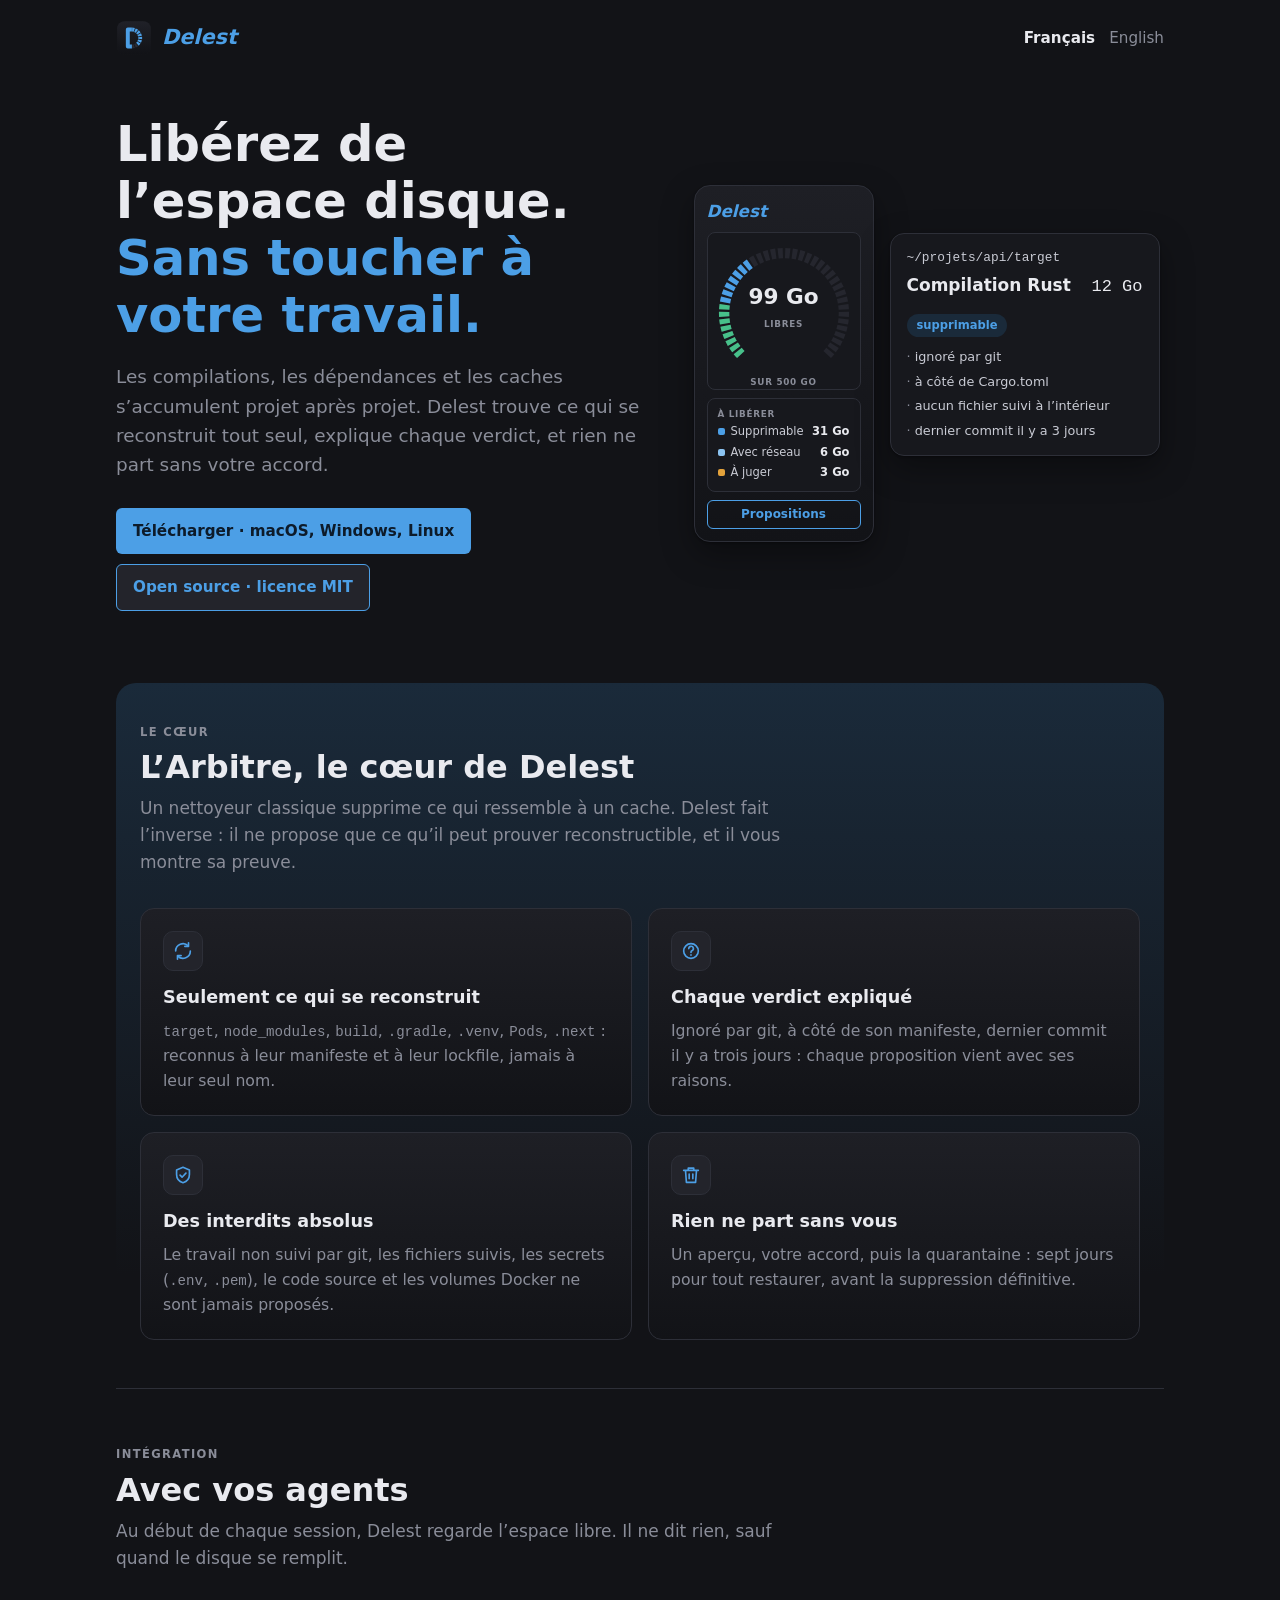
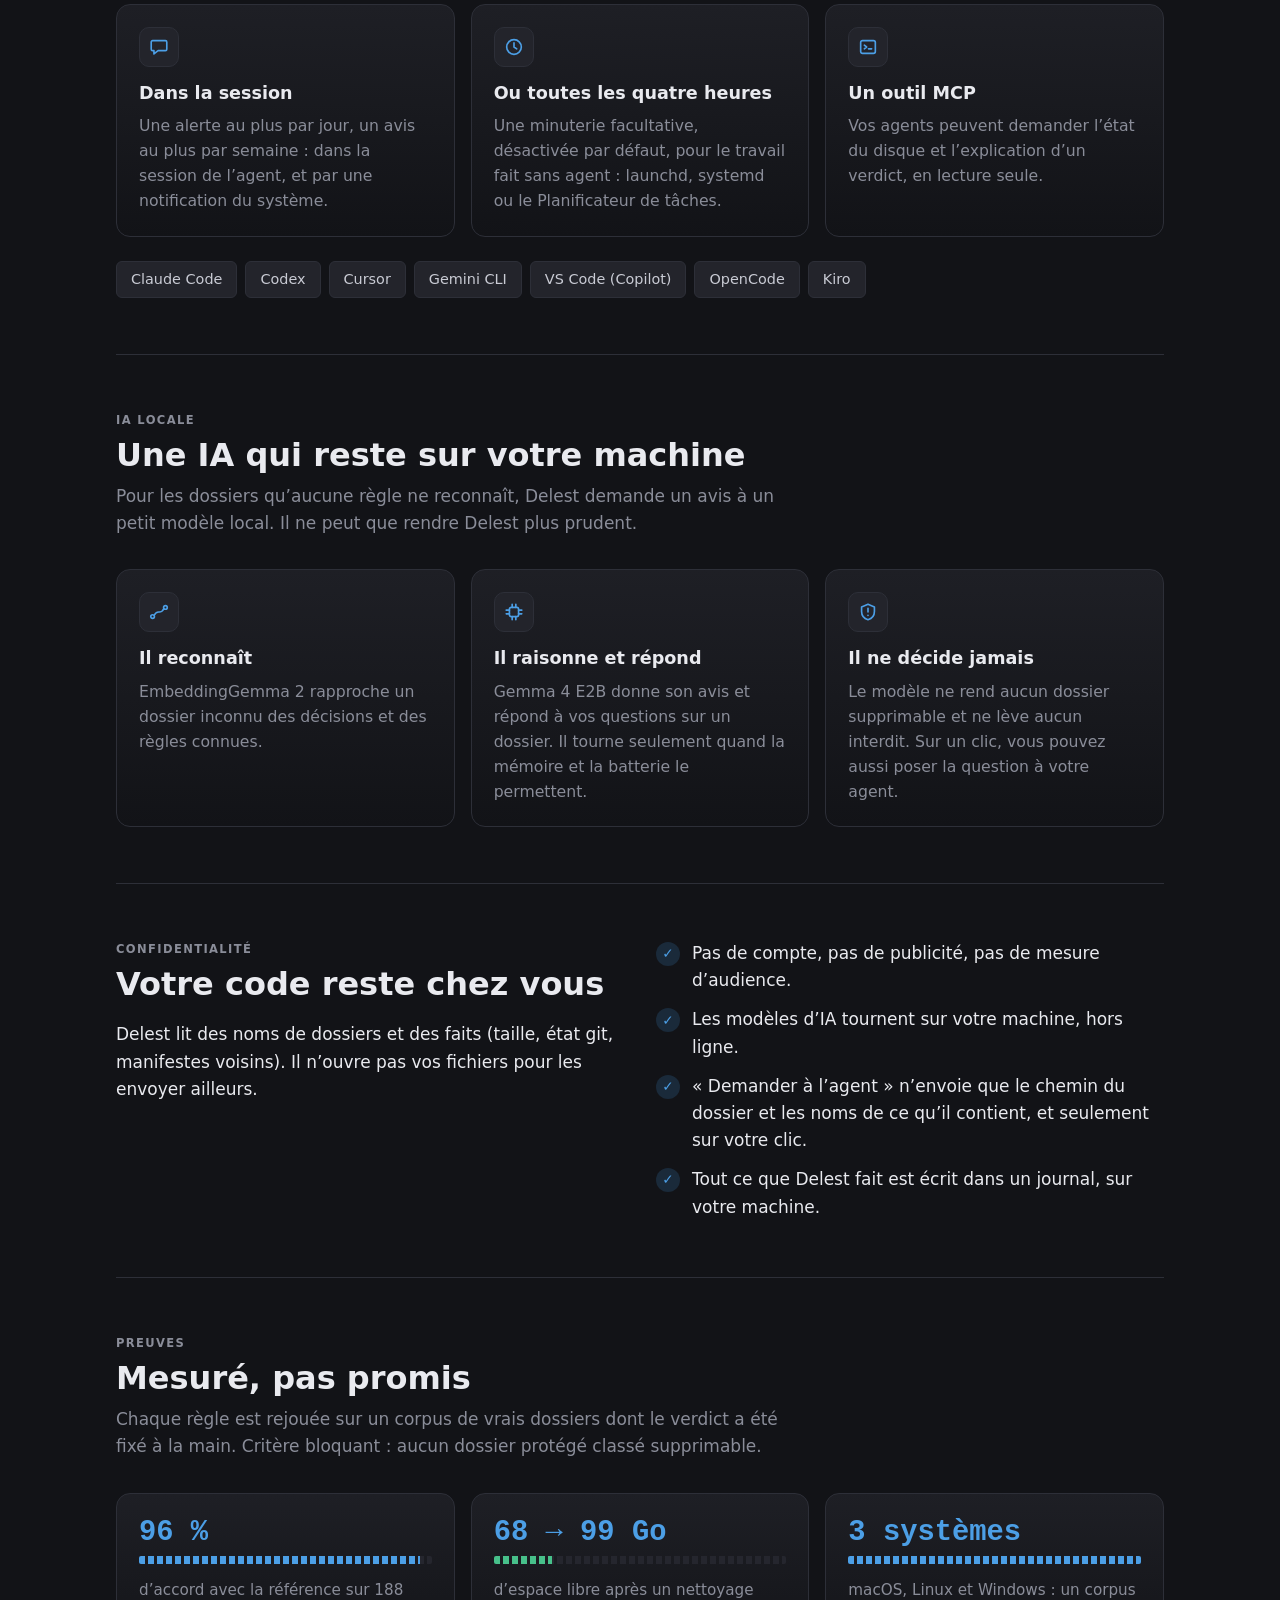
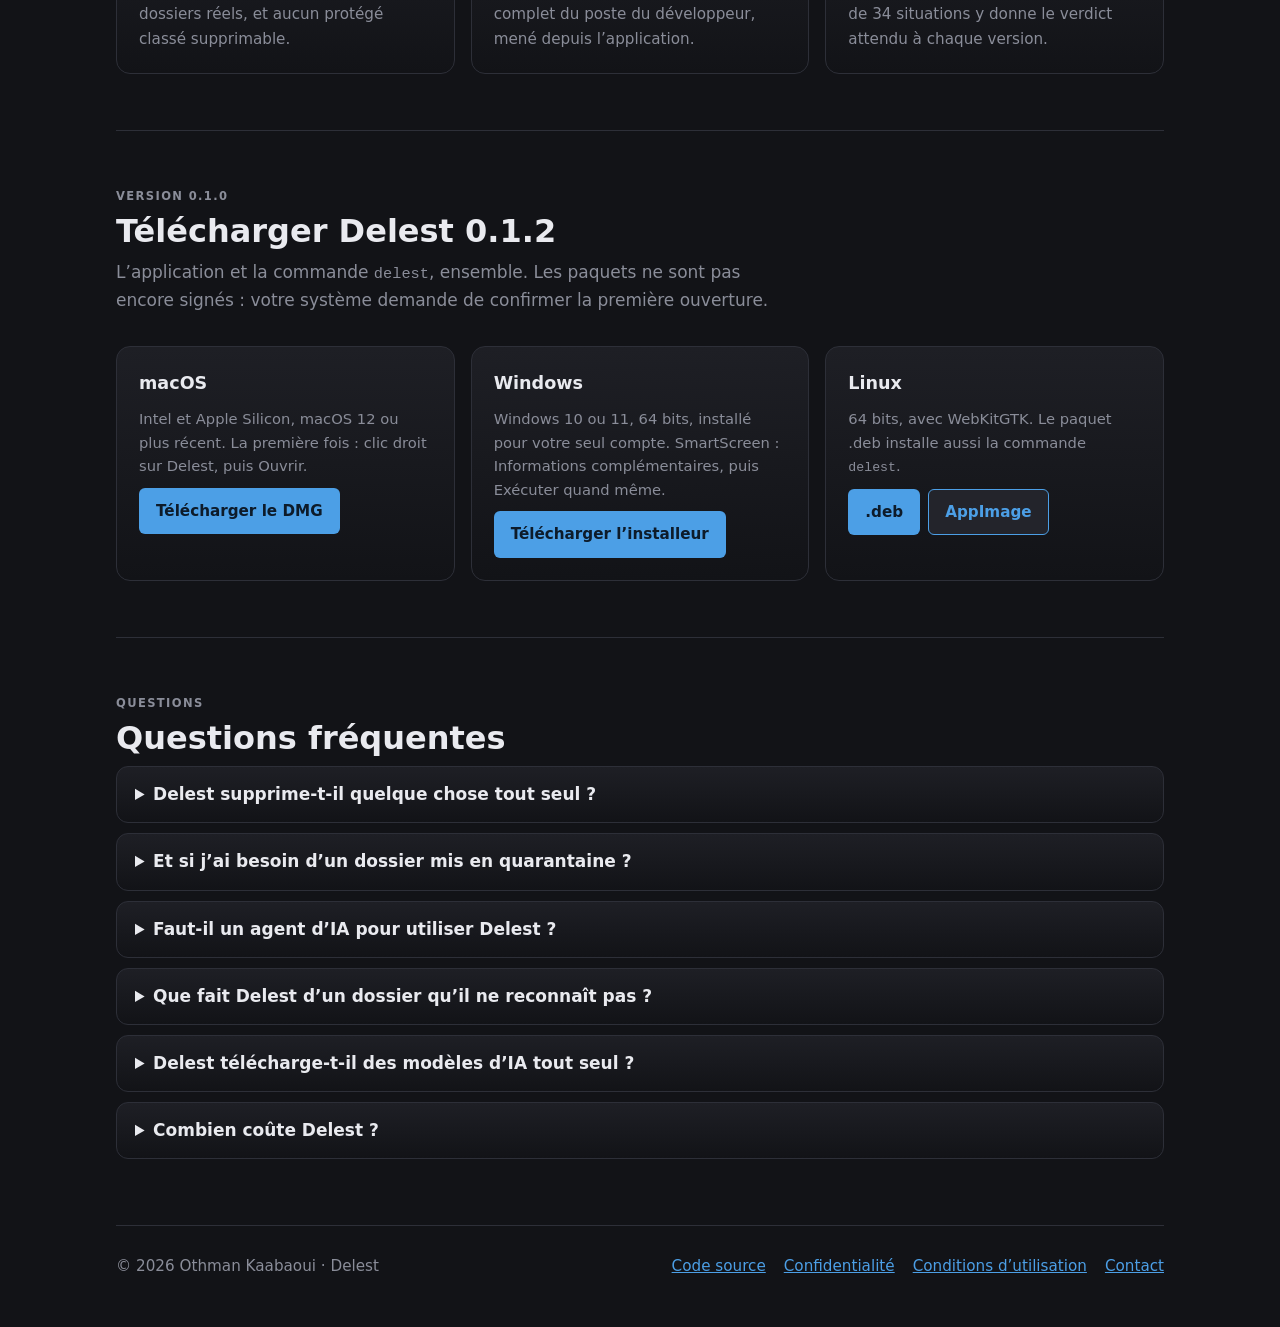
==== fr/index.html @ 6656ec19 "Delest 0.1.2 Co-Authored-By: Claude Opus 5.5 (1M context) <noreply@anthropic.com>" ====
<!doctype html>
<html lang="fr" dir="ltr">
<head>
<meta charset="utf-8">
<meta name="viewport" content="width=device-width, initial-scale=1">
<title>Delest — libérez de l’espace disque sans toucher à votre travail</title>
<meta name="description" content="Delest trouve ce qui se reconstruit sur le poste d’un développeur (compilations, dépendances, caches), explique chaque verdict, et ne libère rien sans votre accord. macOS, Windows et Linux.">
<link rel="icon" href="../icone.svg" type="image/svg+xml">
<link rel="alternate" hreflang="en" href="../index.html">
<link rel="stylesheet" href="../style.css">
</head>
<body>
<div class="vitrine">
<header class="barre">
<a class="marque" href="index.html"><img src="../icone.svg" alt="">Delest</a>
<nav class="langues" aria-label="Langue"><a href="index.html" lang="fr" aria-current="page">Français</a><a href="../index.html" lang="en">English</a></nav>
</header>

<section class="une">
<div>
<h1>Libérez de l’espace disque. <em>Sans toucher à votre travail.</em></h1>
<p class="chapeau">Les compilations, les dépendances et les caches s’accumulent projet après projet. Delest trouve ce qui se reconstruit tout seul, explique chaque verdict, et rien ne part sans votre accord.</p>
<div class="badges"><a class="badge plein" href="#telecharger">Télécharger · macOS, Windows, Linux</a><a class="badge voile" href="https://github.com/kdev1966/Delest">Open source · licence MIT</a></div>
</div>
<div class="scene" aria-hidden="true">
<div class="jauge">
<p class="nom">Delest</p>
<div class="plaque cadran"><svg viewBox="0 0 132 118"><path d="M28.5 102.1A52 52 0 0 1 25.8 99.0M24.6 97.4A52 52 0 0 1 22.2 94.0M21.1 92.3A52 52 0 0 1 19.2 88.7M18.4 86.9A52 52 0 0 1 16.9 83.0M16.2 81.1A52 52 0 0 1 15.2 77.1M14.8 75.2A52 52 0 0 1 14.2 71.1M14.1 69.1A52 52 0 0 1 14.0 65.0M14.1 63.0A52 52 0 0 1 14.5 58.9M14.8 56.9A52 52 0 0 1 15.7 52.8M16.2 50.9A52 52 0 0 1 17.6 47.0M18.3 45.2A52 52 0 0 1 20.2 41.5M21.1 39.7A52 52 0 0 1 23.4 36.2M24.5 34.6A52 52 0 0 1 27.1 31.4M28.5 30.0A52 52 0 0 1 31.5 27.1M33.0 25.8A52 52 0 0 1 36.3 23.3M37.9 22.2A52 52 0 0 1 41.5 20.1M43.3 19.2A52 52 0 0 1 47.1 17.6M48.9 16.9A52 52 0 0 1 52.9 15.7M54.8 15.2A52 52 0 0 1 58.9 14.5M60.9 14.3A52 52 0 0 1 65.0 14.0M67.0 14.0A52 52 0 0 1 71.1 14.3M73.1 14.5A52 52 0 0 1 77.2 15.2M79.1 15.7A52 52 0 0 1 83.1 16.9M84.9 17.6A52 52 0 0 1 88.7 19.2M90.5 20.1A52 52 0 0 1 94.1 22.2M95.7 23.3A52 52 0 0 1 99.0 25.8M100.5 27.1A52 52 0 0 1 103.5 30.0M104.9 31.4A52 52 0 0 1 107.5 34.6M108.6 36.2A52 52 0 0 1 110.9 39.7M111.8 41.5A52 52 0 0 1 113.7 45.2M114.4 47.0A52 52 0 0 1 115.8 50.9M116.3 52.8A52 52 0 0 1 117.2 56.9M117.5 58.9A52 52 0 0 1 117.9 63.0M118.0 65.0A52 52 0 0 1 117.9 69.1M117.8 71.1A52 52 0 0 1 117.2 75.2M116.8 77.1A52 52 0 0 1 115.8 81.1M115.1 83.0A52 52 0 0 1 113.6 86.9M112.8 88.7A52 52 0 0 1 110.9 92.3M109.8 94.0A52 52 0 0 1 107.4 97.4M106.2 99.0A52 52 0 0 1 103.5 102.1" stroke="#25262e" stroke-width="9" fill="none"/><path d="M28.5 102.1A52 52 0 0 1 25.8 99.0M24.6 97.4A52 52 0 0 1 22.2 94.0M21.1 92.3A52 52 0 0 1 19.2 88.7M18.4 86.9A52 52 0 0 1 16.9 83.0M16.2 81.1A52 52 0 0 1 15.2 77.1M14.8 75.2A52 52 0 0 1 14.2 71.1M14.1 69.1A52 52 0 0 1 14.0 65.0M14.1 63.0A52 52 0 0 1 14.5 58.9" stroke="#47c08a" stroke-width="9" fill="none"/><path d="M14.8 56.9A52 52 0 0 1 15.7 52.8M16.2 50.9A52 52 0 0 1 17.6 47.0M18.3 45.2A52 52 0 0 1 20.2 41.5M21.1 39.7A52 52 0 0 1 23.4 36.2M24.5 34.6A52 52 0 0 1 27.1 31.4M28.5 30.0A52 52 0 0 1 31.5 27.1M33.0 25.8A52 52 0 0 1 36.3 23.3" stroke="#4c9fe6" stroke-width="9" fill="none"/></svg><div class="chiffre"><b>99 Go</b><span class="legende">libres</span></div><div class="legende bas">sur 500 Go</div></div>
<div class="plaque"><div class="legende">À libérer</div><div class="ligne"><i style="background:#4c9fe6"></i>Supprimable<b>31 Go</b></div><div class="ligne"><i style="background:#8cc4f2"></i>Avec réseau<b>6 Go</b></div><div class="ligne"><i style="background:#e3a23b"></i>À juger<b>3 Go</b></div></div>
<div class="bouton-jauge">Propositions</div>
</div>
<div class="verdict">
<div class="chemin">~/projets/api/target</div>
<div class="titre">Compilation Rust<span>12 Go</span></div>
<span class="puce">supprimable</span>
<ul class="raisons"><li>ignoré par git</li><li>à côté de Cargo.toml</li><li>aucun fichier suivi à l’intérieur</li><li>dernier commit il y a 3 jours</li></ul>
</div>
</div>
</section>

<section class="section arbitre">
<span class="etiquette">Le cœur</span><h2>L’Arbitre, le cœur de Delest</h2>
<p>Un nettoyeur classique supprime ce qui ressemble à un cache. Delest fait l’inverse : il ne propose que ce qu’il peut prouver reconstructible, et il vous montre sa preuve.</p>
<div class="grille deux"><div class="carte"><div class="picto"><svg viewBox="0 0 24 24" aria-hidden="true"><path d="M4 12a8 8 0 0 1 13.7-5.6M20 12a8 8 0 0 1-13.7 5.6"/><path d="M18 3v4h-4M6 21v-4h4"/></svg></div><h3>Seulement ce qui se reconstruit</h3><p><code>target</code>, <code>node_modules</code>, <code>build</code>, <code>.gradle</code>, <code>.venv</code>, <code>Pods</code>, <code>.next</code> : reconnus à leur manifeste et à leur lockfile, jamais à leur seul nom.</p></div><div class="carte"><div class="picto"><svg viewBox="0 0 24 24" aria-hidden="true"><path d="M12 4a8 8 0 1 0 0 16a8 8 0 1 0 0-16z"/><path d="M9.6 9.4a2.5 2.5 0 1 1 3.4 2.3c-.6.3-1 .8-1 1.5v.3M12 16.3v.2"/></svg></div><h3>Chaque verdict expliqué</h3><p>Ignoré par git, à côté de son manifeste, dernier commit il y a trois jours : chaque proposition vient avec ses raisons.</p></div><div class="carte"><div class="picto"><svg viewBox="0 0 24 24" aria-hidden="true"><path d="M12 3.5l7 3v5c0 4.4-3 7.8-7 9-4-1.2-7-4.6-7-9v-5z"/><path d="M8.8 12.2l2.2 2.2 4.2-4.4"/></svg></div><h3>Des interdits absolus</h3><p>Le travail non suivi par git, les fichiers suivis, les secrets (<code>.env</code>, <code>.pem</code>), le code source et les volumes Docker ne sont jamais proposés.</p></div><div class="carte"><div class="picto"><svg viewBox="0 0 24 24" aria-hidden="true"><path d="M4 7h16M9 7V4.5h6V7M6 7l1 13h10l1-13"/><path d="M10 11v5M14 11v5"/></svg></div><h3>Rien ne part sans vous</h3><p>Un aperçu, votre accord, puis la quarantaine : sept jours pour tout restaurer, avant la suppression définitive.</p></div></div>
</section>

<section class="section">
<span class="etiquette">Intégration</span><h2>Avec vos agents</h2>
<p>Au début de chaque session, Delest regarde l’espace libre. Il ne dit rien, sauf quand le disque se remplit.</p>
<div class="grille"><div class="carte"><div class="picto"><svg viewBox="0 0 24 24" aria-hidden="true"><path d="M5 5h14a1.5 1.5 0 0 1 1.5 1.5v8A1.5 1.5 0 0 1 19 16h-8l-4.5 3.5V16H5a1.5 1.5 0 0 1-1.5-1.5v-8A1.5 1.5 0 0 1 5 5z"/></svg></div><h3>Dans la session</h3><p>Une alerte au plus par jour, un avis au plus par semaine : dans la session de l’agent, et par une notification du système.</p></div><div class="carte"><div class="picto"><svg viewBox="0 0 24 24" aria-hidden="true"><path d="M12 4a8 8 0 1 0 0 16a8 8 0 1 0 0-16z"/><path d="M12 7.5V12l3 2"/></svg></div><h3>Ou toutes les quatre heures</h3><p>Une minuterie facultative, désactivée par défaut, pour le travail fait sans agent : launchd, systemd ou le Planificateur de tâches.</p></div><div class="carte"><div class="picto"><svg viewBox="0 0 24 24" aria-hidden="true"><rect x="4" y="5" width="16" height="14" rx="2"/><path d="M8 10l2.5 2L8 14M12.5 14H16"/></svg></div><h3>Un outil MCP</h3><p>Vos agents peuvent demander l’état du disque et l’explication d’un verdict, en lecture seule.</p></div></div>
<ul class="agents"><li>Claude Code</li><li>Codex</li><li>Cursor</li><li>Gemini CLI</li><li>VS Code (Copilot)</li><li>OpenCode</li><li>Kiro</li></ul>
</section>

<section class="section">
<span class="etiquette">IA locale</span><h2>Une IA qui reste sur votre machine</h2>
<p>Pour les dossiers qu’aucune règle ne reconnaît, Delest demande un avis à un petit modèle local. Il ne peut que rendre Delest plus prudent.</p>
<div class="grille"><div class="carte"><div class="picto"><svg viewBox="0 0 24 24" aria-hidden="true"><path d="M6.8 15.6C10 8 14 16 17.2 8.4"/><circle cx="5" cy="17" r="2"/><circle cx="19" cy="7" r="2"/></svg></div><h3>Il reconnaît</h3><p>EmbeddingGemma 2 rapproche un dossier inconnu des décisions et des règles connues.</p></div><div class="carte"><div class="picto"><svg viewBox="0 0 24 24" aria-hidden="true"><rect x="7" y="7" width="10" height="10" rx="2"/><path d="M10 3.5V7M14 3.5V7M10 17v3.5M14 17v3.5M3.5 10H7M3.5 14H7M17 10h3.5M17 14h3.5"/></svg></div><h3>Il raisonne et répond</h3><p>Gemma 4 E2B donne son avis et répond à vos questions sur un dossier. Il tourne seulement quand la mémoire et la batterie le permettent.</p></div><div class="carte"><div class="picto"><svg viewBox="0 0 24 24" aria-hidden="true"><path d="M12 3.5l7 3v5c0 4.4-3 7.8-7 9-4-1.2-7-4.6-7-9v-5z"/><path d="M12 8v4M12 15.5v.2"/></svg></div><h3>Il ne décide jamais</h3><p>Le modèle ne rend aucun dossier supprimable et ne lève aucun interdit. Sur un clic, vous pouvez aussi poser la question à votre agent.</p></div></div>
</section>

<section class="section prive">
<div><span class="etiquette">Confidentialité</span><h2>Votre code reste chez vous</h2><p>Delest lit des noms de dossiers et des faits (taille, état git, manifestes voisins). Il n’ouvre pas vos fichiers pour les envoyer ailleurs.</p></div>
<ul class="coches"><li>Pas de compte, pas de publicité, pas de mesure d’audience.</li><li>Les modèles d’IA tournent sur votre machine, hors ligne.</li><li>« Demander à l’agent » n’envoie que le chemin du dossier et les noms de ce qu’il contient, et seulement sur votre clic.</li><li>Tout ce que Delest fait est écrit dans un journal, sur votre machine.</li></ul>
</section>

<section class="section">
<span class="etiquette">Preuves</span><h2>Mesuré, pas promis</h2>
<p>Chaque règle est rejouée sur un corpus de vrais dossiers dont le verdict a été fixé à la main. Critère bloquant : aucun dossier protégé classé supprimable.</p>
<div class="preuves"><div class="preuve"><b>96 %</b><div class="barre-seg" style="--part:96%"></div><p>d’accord avec la référence sur 188 dossiers réels, et aucun protégé classé supprimable.</p></div><div class="preuve"><b>68 → 99 Go</b><div class="barre-seg" style="--part:20%;--remplie:var(--libre)"></div><p>d’espace libre après un nettoyage complet du poste du développeur, mené depuis l’application.</p></div><div class="preuve"><b>3 systèmes</b><div class="barre-seg" style="--part:100%"></div><p>macOS, Linux et Windows : un corpus de 34 situations y donne le verdict attendu à chaque version.</p></div></div>
</section>

<section class="section" id="telecharger">
<span class="etiquette">Version 0.1.0</span><h2>Télécharger Delest 0.1.2</h2>
<p>L’application et la commande <code>delest</code>, ensemble. Les paquets ne sont pas encore signés : votre système demande de confirmer la première ouverture.</p>
<div class="telechargements"><div class="systeme"><h3>macOS</h3><p>Intel et Apple Silicon, macOS 12 ou plus récent. La première fois : clic droit sur Delest, puis Ouvrir.</p><a class="badge plein" href="https://github.com/kdev1966/Delest/releases/download/v0.1.2/Delest_0.1.2_universal.dmg">Télécharger le DMG</a></div><div class="systeme"><h3>Windows</h3><p>Windows 10 ou 11, 64 bits, installé pour votre seul compte. SmartScreen : Informations complémentaires, puis Exécuter quand même.</p><a class="badge plein" href="https://github.com/kdev1966/Delest/releases/download/v0.1.2/Delest_0.1.2_x64-setup.exe">Télécharger l’installeur</a></div><div class="systeme"><h3>Linux</h3><p>64 bits, avec WebKitGTK. Le paquet .deb installe aussi la commande <code>delest</code>.</p><div class="autres"><a class="badge plein" href="https://github.com/kdev1966/Delest/releases/download/v0.1.2/Delest_0.1.2_amd64.deb">.deb</a><a class="badge voile" href="https://github.com/kdev1966/Delest/releases/download/v0.1.2/Delest_0.1.2_amd64.AppImage">AppImage</a></div></div></div>
</section>

<section class="section questions">
<span class="etiquette">Questions</span><h2>Questions fréquentes</h2>
<details><summary>Delest supprime-t-il quelque chose tout seul ?</summary><p>Non. Il propose, vous choisissez, puis les dossiers vont en quarantaine pour sept jours. Rien n’est supprimé sans votre accord.</p></details><details><summary>Et si j’ai besoin d’un dossier mis en quarantaine ?</summary><p>Restaurez-le depuis la Quarantaine, ou avec <code>delest restore</code>, pendant sept jours. Au-delà, il est supprimé.</p></details><details><summary>Faut-il un agent d’IA pour utiliser Delest ?</summary><p>Non. L’application et la commande fonctionnent seules ; les agents ajoutent seulement un contrôle à chaque session.</p></details><details><summary>Que fait Delest d’un dossier qu’il ne reconnaît pas ?</summary><p>Il ne le propose pas. Le modèle local peut donner un avis, toujours vers la prudence, et la décision vous revient.</p></details><details><summary>Delest télécharge-t-il des modèles d’IA tout seul ?</summary><p>Non. Delest fonctionne sans eux. Dans Réglages › IA, « Installer l’IA locale » montre ce qu’il téléchargerait (environ 3,2 Go), et ne le fait qu’après votre accord ; chaque fichier est vérifié par son empreinte publiée. Le moteur demande macOS 13.3 ou plus récent, et sous Windows un runtime Visual C++ récent.</p></details><details><summary>Combien coûte Delest ?</summary><p>Rien. Delest est gratuit et open source, sous licence MIT : son code est <a href="https://github.com/kdev1966/Delest">sur GitHub</a>.</p></details>
</section>

<footer class="pied">
<span>© 2026 Othman Kaabaoui · Delest</span>
<span class="liens"><a href="https://github.com/kdev1966/Delest">Code source</a><a href="confidentialite.html">Confidentialité</a><a href="conditions.html">Conditions d’utilisation</a><a href="mailto:kaabaoui.othman@gmail.com">Contact</a></span>
</footer>
</div>
</body>
</html>
---- style.css ----
/* Delest — la charte de l'application (celle de Vario) : sombre, plaques en dégradé,
   légendes en petites capitales, barres segmentées, bleu Delest. Polices du système :
   rien n'est chargé ailleurs. */
:root {
  --fond: #121317; --plaque: #17181d; --panneau: #1e1f25; --ecran: #101114; --filet: #2d2f38;
  --touche: #23242b; --eteint: #25262e; --encre: #e9eaef; --doux: #c9cbd4; --graphite: #8a8d99;
  --accent: #4c9fe6; --reseau: #8cc4f2; --juger: #e3a23b; --libre: #47c08a; --alerte: #e2553f;
  --voile: #1a2a3a;
  --ombre: 0 1px 2px rgba(0, 0, 0, .3), 0 12px 32px rgba(0, 0, 0, .35);
  --mono: "SF Mono", Menlo, Consolas, "Liberation Mono", monospace;
  color-scheme: dark;
}

* { box-sizing: border-box; }
html { -webkit-text-size-adjust: 100%; }
body { margin: 0; background: var(--fond); color: var(--encre); font: 17px/1.6 -apple-system, BlinkMacSystemFont, "Segoe UI", system-ui, Roboto, sans-serif; overflow-wrap: anywhere; }
a { color: var(--accent); }
code { font-family: var(--mono); font-size: .9em; }

/* Pages de texte (confidentialité, conditions) */
main { max-width: 760px; margin: 0 auto; padding: 32px 16px 64px; }
main h1 { font-size: 1.8rem; line-height: 1.25; margin: 0 0 4px; }
main h2 { font-size: 1.2rem; margin: 32px 0 8px; }
.date, main nav, main footer { color: var(--graphite); font-size: .95rem; }
main nav { display: flex; flex-wrap: wrap; gap: 16px; margin-bottom: 24px; }
main footer { border-top: 1px solid var(--filet); margin-top: 48px; padding-top: 16px; }

/* Site vitrine */
.vitrine { max-width: 1080px; margin: 0 auto; padding: 0 16px; }
.barre { display: flex; align-items: center; justify-content: space-between; gap: 16px; padding: 20px 0; flex-wrap: wrap; }
.marque { display: flex; align-items: center; gap: 10px; font-weight: 800; font-style: italic; font-size: 1.3rem; color: var(--accent); text-decoration: none; }
.marque img { width: 36px; height: 36px; }
.langues { display: flex; gap: 14px; font-size: .95rem; }
.langues a { color: var(--graphite); text-decoration: none; }
.langues a[aria-current] { color: var(--encre); font-weight: 600; }

.une { display: grid; grid-template-columns: 1.05fr .95fr; gap: 48px; align-items: center; padding: 40px 0 72px; }
.une h1 { font-size: clamp(2rem, 5vw, 3.1rem); line-height: 1.15; margin: 0 0 18px; }
.une h1 em { font-style: normal; color: var(--accent); }
.chapeau { font-size: 1.15rem; color: var(--graphite); margin: 0 0 28px; max-width: 34em; }
.badges { display: flex; flex-wrap: wrap; gap: 10px; }
.badge { display: inline-flex; align-items: center; gap: 8px; padding: 10px 16px; border-radius: 6px; border: 1px solid transparent; font-weight: 600; font-size: .95rem; text-decoration: none; }
.badge.plein { background: var(--accent); color: #0d1b2a; }
.badge.voile { background: var(--touche); color: var(--accent); border-color: var(--accent); }

/* L'illustration : la jauge et un verdict, dessinés comme dans l'application */
.scene { justify-self: center; display: flex; gap: 16px; align-items: flex-start; }
.jauge { width: 180px; flex: none; border-radius: 16px; border: 1px solid #2d2f38; background: linear-gradient(180deg, #1e1f25, #121317); padding: 12px; color: #e9eaef; box-shadow: var(--ombre); }
.jauge .nom { font-weight: 800; font-style: italic; color: #4c9fe6; font-size: 1.05rem; margin: 0 0 8px; }
.plaque { border-radius: 8px; background: #17181d; border: 1px solid #2d2f38; padding: 8px 10px; margin-bottom: 8px; }
.cadran { position: relative; padding: 4px 0 0; }
.cadran svg { display: block; width: 100%; height: auto; }
.cadran .chiffre { position: absolute; left: 0; right: 0; top: 34%; text-align: center; }
.cadran .chiffre b { display: block; font-size: 1.35rem; line-height: 1; }
.legende { font-size: .55rem; font-weight: 700; letter-spacing: .08em; text-transform: uppercase; color: #8a8d99; }
.cadran .legende.bas { text-align: center; margin-top: 2px; }
.ligne { display: flex; align-items: center; gap: 6px; font-size: .72rem; color: #c9cbd4; padding: 1px 0; }
.ligne b { margin-left: auto; color: #e9eaef; }
.ligne i { width: 7px; height: 7px; border-radius: 2px; flex: none; }
.bouton-jauge { text-align: center; border: 1px solid #4c9fe6; color: #4c9fe6; border-radius: 6px; font-size: .75rem; font-weight: 600; padding: 4px 0; }

.verdict { width: 270px; border-radius: 14px; background: #17181d; border: 1px solid #2d2f38; padding: 14px 16px; color: #e9eaef; box-shadow: var(--ombre); margin-top: 48px; }
.verdict .chemin { font-family: var(--mono); font-size: .8rem; color: #c9cbd4; }
.verdict .titre { display: flex; justify-content: space-between; align-items: baseline; gap: 8px; margin: 4px 0 10px; font-weight: 700; }
.verdict .titre span { font-family: var(--mono); font-weight: 500; }
.puce { display: inline-block; font-size: .72rem; font-weight: 700; padding: 2px 10px; border-radius: 999px; background: #1a2a3a; color: #4c9fe6; }
.raisons { list-style: none; padding: 0; margin: 10px 0 0; display: grid; gap: 4px; font-size: .8rem; color: #c9cbd4; }
.raisons li::before { content: "· "; color: #8a8d99; }

.section { padding: 56px 0; border-top: 1px solid var(--filet); }
.section h2 { font-size: clamp(1.5rem, 3.5vw, 2rem); line-height: 1.25; margin: 0 0 8px; }
/* Les légendes de l'application : petites capitales espacées, au-dessus des titres. */
.etiquette { display: block; font-size: .72rem; font-weight: 700; letter-spacing: .12em; text-transform: uppercase; color: var(--graphite); margin-bottom: 6px; }
.section > p { color: var(--graphite); margin: 0 0 32px; max-width: 40em; }
.grille { display: grid; grid-template-columns: repeat(3, 1fr); gap: 16px; }
/* Les plaques de l'application : un dégradé du panneau au fond, un filet. */
.carte, .preuve, .systeme, .questions details { background: linear-gradient(180deg, var(--panneau), var(--fond)); border: 1px solid var(--filet); }
.carte { border-radius: 14px; padding: 22px; }
.carte h3 { margin: 12px 0 6px; font-size: 1.1rem; }
.carte p { margin: 0; color: var(--graphite); font-size: .98rem; }
.picto { width: 40px; height: 40px; border-radius: 10px; background: var(--touche); border: 1px solid var(--filet); color: var(--accent); display: grid; place-items: center; }
.picto svg { width: 22px; height: 22px; stroke: currentColor; fill: none; stroke-width: 1.8; stroke-linecap: round; stroke-linejoin: round; }

.agents { display: flex; flex-wrap: wrap; gap: 8px; margin: 24px 0 0; padding: 0; list-style: none; }
.agents li { font-size: .9rem; padding: 6px 14px; border-radius: 6px; background: var(--touche); border: 1px solid var(--filet); color: var(--doux); }

.prive { display: grid; grid-template-columns: 1fr 1fr; gap: 32px; align-items: start; }
.coches { list-style: none; padding: 0; margin: 0; display: grid; gap: 12px; }
.coches li { display: flex; gap: 12px; align-items: flex-start; }
.coches li::before { content: "✓"; flex: 0 0 24px; height: 24px; margin-top: 2px; border-radius: 50%; background: var(--voile); color: var(--accent); font-weight: 700; font-size: .85rem; display: grid; place-items: center; }

.preuves { display: grid; grid-template-columns: repeat(3, 1fr); gap: 16px; }
.preuve { border-radius: 14px; padding: 22px; }
.preuve b { display: block; font-family: var(--mono); font-size: 1.8rem; line-height: 1.2; color: var(--accent); margin-bottom: 6px; }
.preuve p { margin: 0; color: var(--graphite); font-size: .95rem; }
/* Une barre segmentée, comme celles de la fenêtre principale. */
.preuve .barre-seg { height: 8px; margin: 4px 0 14px; border-radius: 2px;
  background: repeating-linear-gradient(90deg, var(--remplie, var(--accent)) 0 6px, transparent 6px 9px),
              repeating-linear-gradient(90deg, var(--eteint) 0 6px, transparent 6px 9px);
  background-size: var(--part, 100%) 100%, 100% 100%; background-repeat: no-repeat; }

.telechargements { display: grid; grid-template-columns: repeat(3, 1fr); gap: 16px; }
.systeme { border-radius: 14px; padding: 22px; display: flex; flex-direction: column; gap: 10px; }
.systeme h3 { margin: 0; font-size: 1.1rem; }
.systeme p { margin: 0; color: var(--graphite); font-size: .92rem; }
.systeme .badge { align-self: flex-start; }
.systeme .autres { display: flex; flex-wrap: wrap; gap: 8px; }

.questions details { border-radius: 12px; padding: 14px 18px; margin-bottom: 10px; }
.questions summary { cursor: pointer; font-weight: 600; }
.questions details p { color: var(--graphite); margin: 10px 0 2px; }

.pied { display: flex; flex-wrap: wrap; gap: 8px 24px; justify-content: space-between; padding: 28px 0 48px; border-top: 1px solid var(--filet); color: var(--graphite); font-size: .95rem; }
.pied .liens { display: flex; flex-wrap: wrap; gap: 18px; }

/* L'Arbitre : la section qui distingue Delest, en tête */
.arbitre { background: linear-gradient(180deg, var(--voile), transparent 85%); border-radius: 20px; padding: 40px 24px; border-top: 0; margin-bottom: 8px; }
.grille.deux { grid-template-columns: repeat(2, 1fr); }

@media (max-width: 860px) {
  .une { grid-template-columns: 1fr; gap: 40px; padding-top: 16px; }
  .grille, .grille.deux, .prive, .preuves, .telechargements { grid-template-columns: 1fr; }
  .arbitre { padding: 28px 16px; }
}
@media (max-width: 560px) {
  .scene { flex-direction: column; align-items: center; }
  .verdict { margin-top: 0; width: min(300px, 100%); }
}
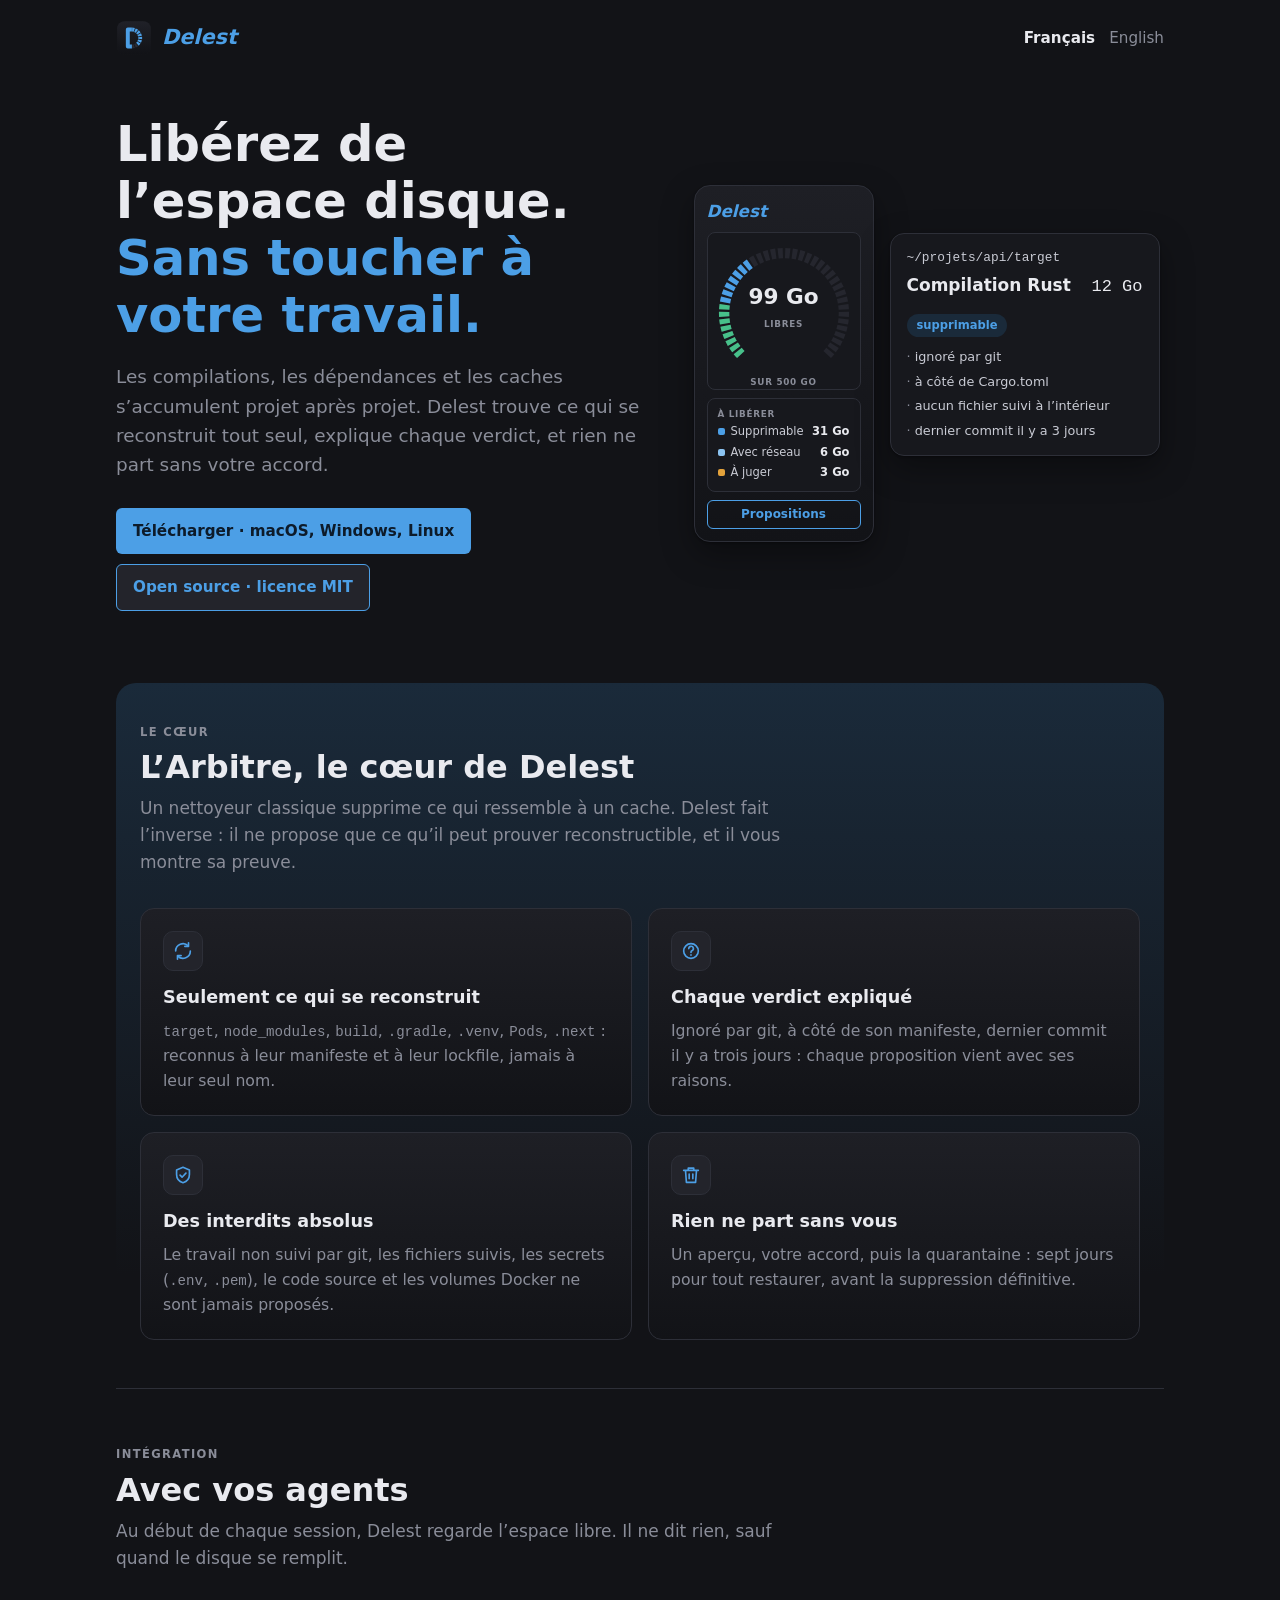
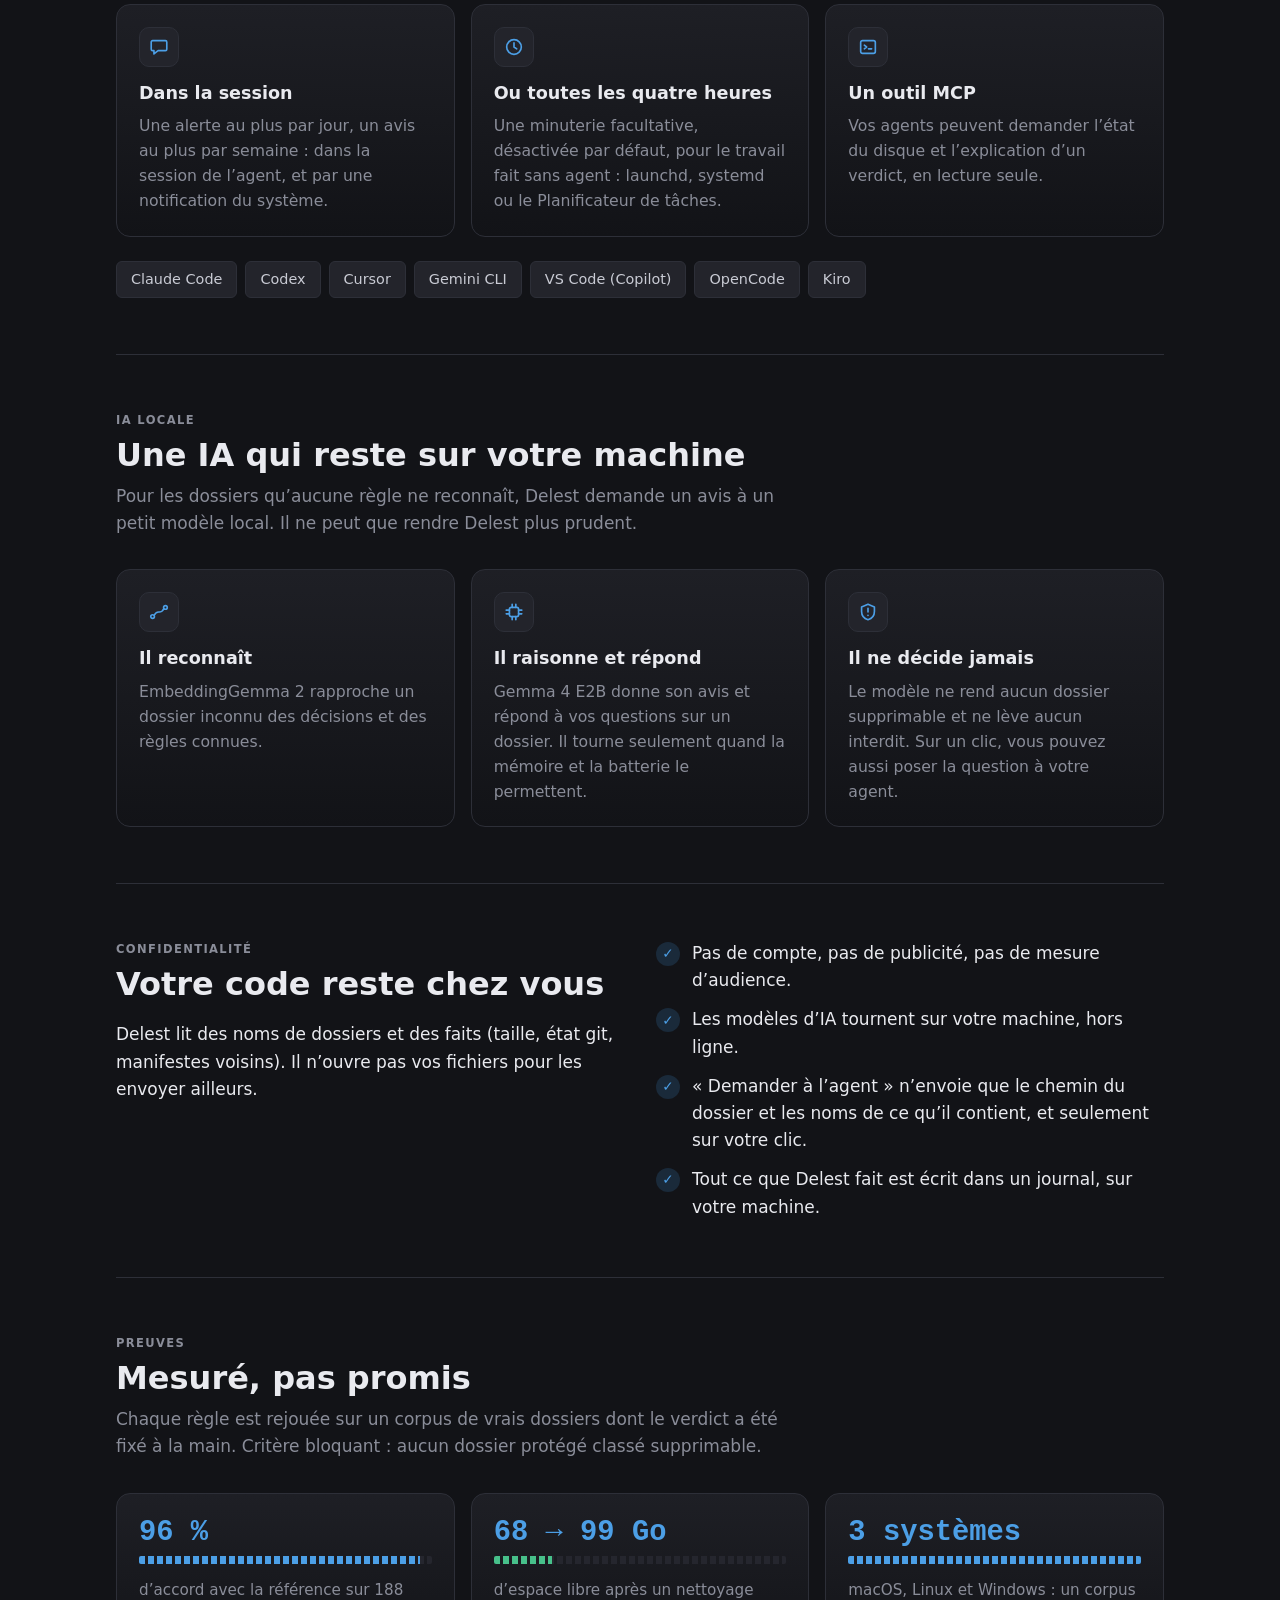
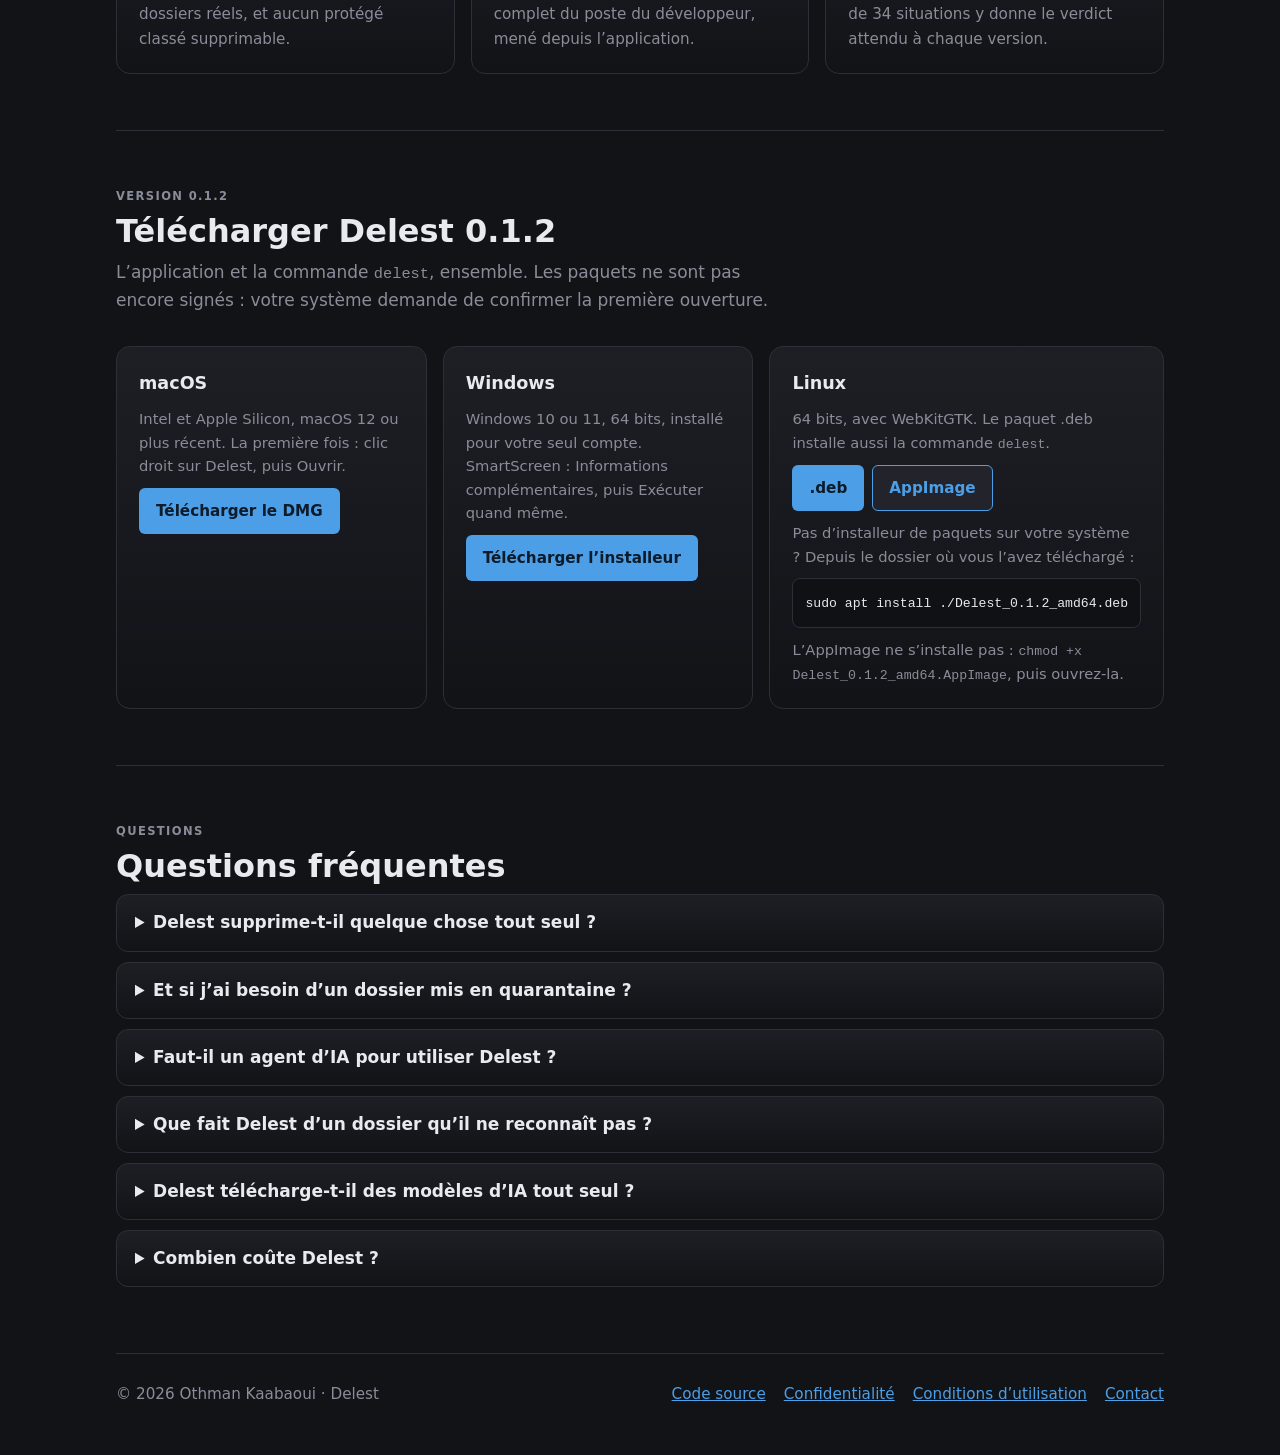
==== commit d170d100: "Linux downloads: the apt command for systems without a package installer, and how to run the AppImag" ====
--- a/fr/index.html
+++ b/fr/index.html
@@ -69,9 +69,9 @@
 </section>
 
 <section class="section" id="telecharger">
-<span class="etiquette">Version 0.1.0</span><h2>Télécharger Delest 0.1.2</h2>
+<span class="etiquette">Version 0.1.2</span><h2>Télécharger Delest 0.1.2</h2>
 <p>L’application et la commande <code>delest</code>, ensemble. Les paquets ne sont pas encore signés : votre système demande de confirmer la première ouverture.</p>
-<div class="telechargements"><div class="systeme"><h3>macOS</h3><p>Intel et Apple Silicon, macOS 12 ou plus récent. La première fois : clic droit sur Delest, puis Ouvrir.</p><a class="badge plein" href="https://github.com/kdev1966/Delest/releases/download/v0.1.2/Delest_0.1.2_universal.dmg">Télécharger le DMG</a></div><div class="systeme"><h3>Windows</h3><p>Windows 10 ou 11, 64 bits, installé pour votre seul compte. SmartScreen : Informations complémentaires, puis Exécuter quand même.</p><a class="badge plein" href="https://github.com/kdev1966/Delest/releases/download/v0.1.2/Delest_0.1.2_x64-setup.exe">Télécharger l’installeur</a></div><div class="systeme"><h3>Linux</h3><p>64 bits, avec WebKitGTK. Le paquet .deb installe aussi la commande <code>delest</code>.</p><div class="autres"><a class="badge plein" href="https://github.com/kdev1966/Delest/releases/download/v0.1.2/Delest_0.1.2_amd64.deb">.deb</a><a class="badge voile" href="https://github.com/kdev1966/Delest/releases/download/v0.1.2/Delest_0.1.2_amd64.AppImage">AppImage</a></div></div></div>
+<div class="telechargements"><div class="systeme"><h3>macOS</h3><p>Intel et Apple Silicon, macOS 12 ou plus récent. La première fois : clic droit sur Delest, puis Ouvrir.</p><a class="badge plein" href="https://github.com/kdev1966/Delest/releases/download/v0.1.2/Delest_0.1.2_universal.dmg">Télécharger le DMG</a></div><div class="systeme"><h3>Windows</h3><p>Windows 10 ou 11, 64 bits, installé pour votre seul compte. SmartScreen : Informations complémentaires, puis Exécuter quand même.</p><a class="badge plein" href="https://github.com/kdev1966/Delest/releases/download/v0.1.2/Delest_0.1.2_x64-setup.exe">Télécharger l’installeur</a></div><div class="systeme"><h3>Linux</h3><p>64 bits, avec WebKitGTK. Le paquet .deb installe aussi la commande <code>delest</code>.</p><div class="autres"><a class="badge plein" href="https://github.com/kdev1966/Delest/releases/download/v0.1.2/Delest_0.1.2_amd64.deb">.deb</a><a class="badge voile" href="https://github.com/kdev1966/Delest/releases/download/v0.1.2/Delest_0.1.2_amd64.AppImage">AppImage</a></div><p>Pas d’installeur de paquets sur votre système ? Depuis le dossier où vous l’avez téléchargé :</p><pre class="commande"><code>sudo apt install ./Delest_0.1.2_amd64.deb</code></pre><p>L’AppImage ne s’installe pas : <code>chmod +x Delest_0.1.2_amd64.AppImage</code>, puis ouvrez-la.</p></div></div>
 </section>
 
 <section class="section questions">
--- a/style.css
+++ b/style.css
@@ -105,6 +105,9 @@
 .systeme p { margin: 0; color: var(--graphite); font-size: .92rem; }
 .systeme .badge { align-self: flex-start; }
 .systeme .autres { display: flex; flex-wrap: wrap; gap: 8px; }
+/* A command to copy, as the app's display plates. */
+.commande { margin: 0; padding: 10px 12px; border-radius: 8px; background: var(--ecran); border: 1px solid var(--filet); overflow-x: auto; }
+.commande code { font-size: .82rem; color: var(--encre); user-select: all; white-space: pre; }
 
 .questions details { border-radius: 12px; padding: 14px 18px; margin-bottom: 10px; }
 .questions summary { cursor: pointer; font-weight: 600; }
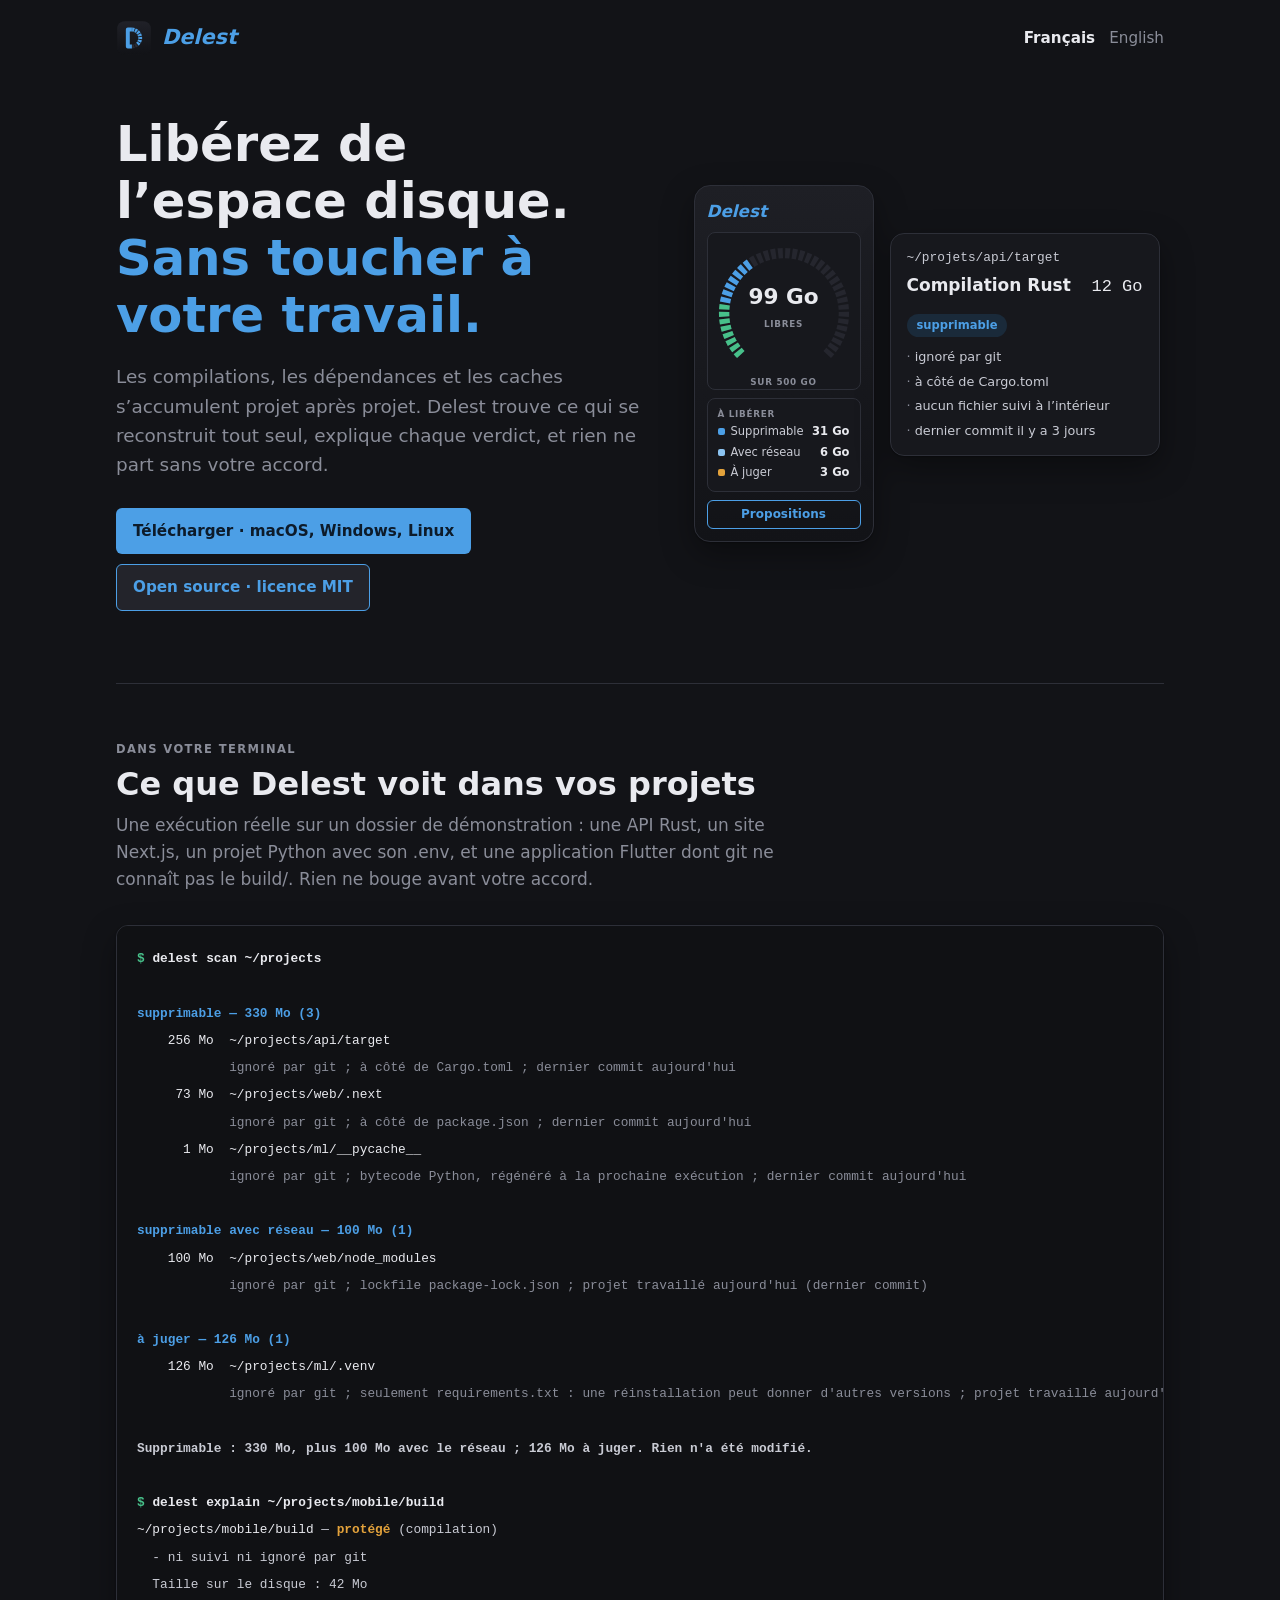
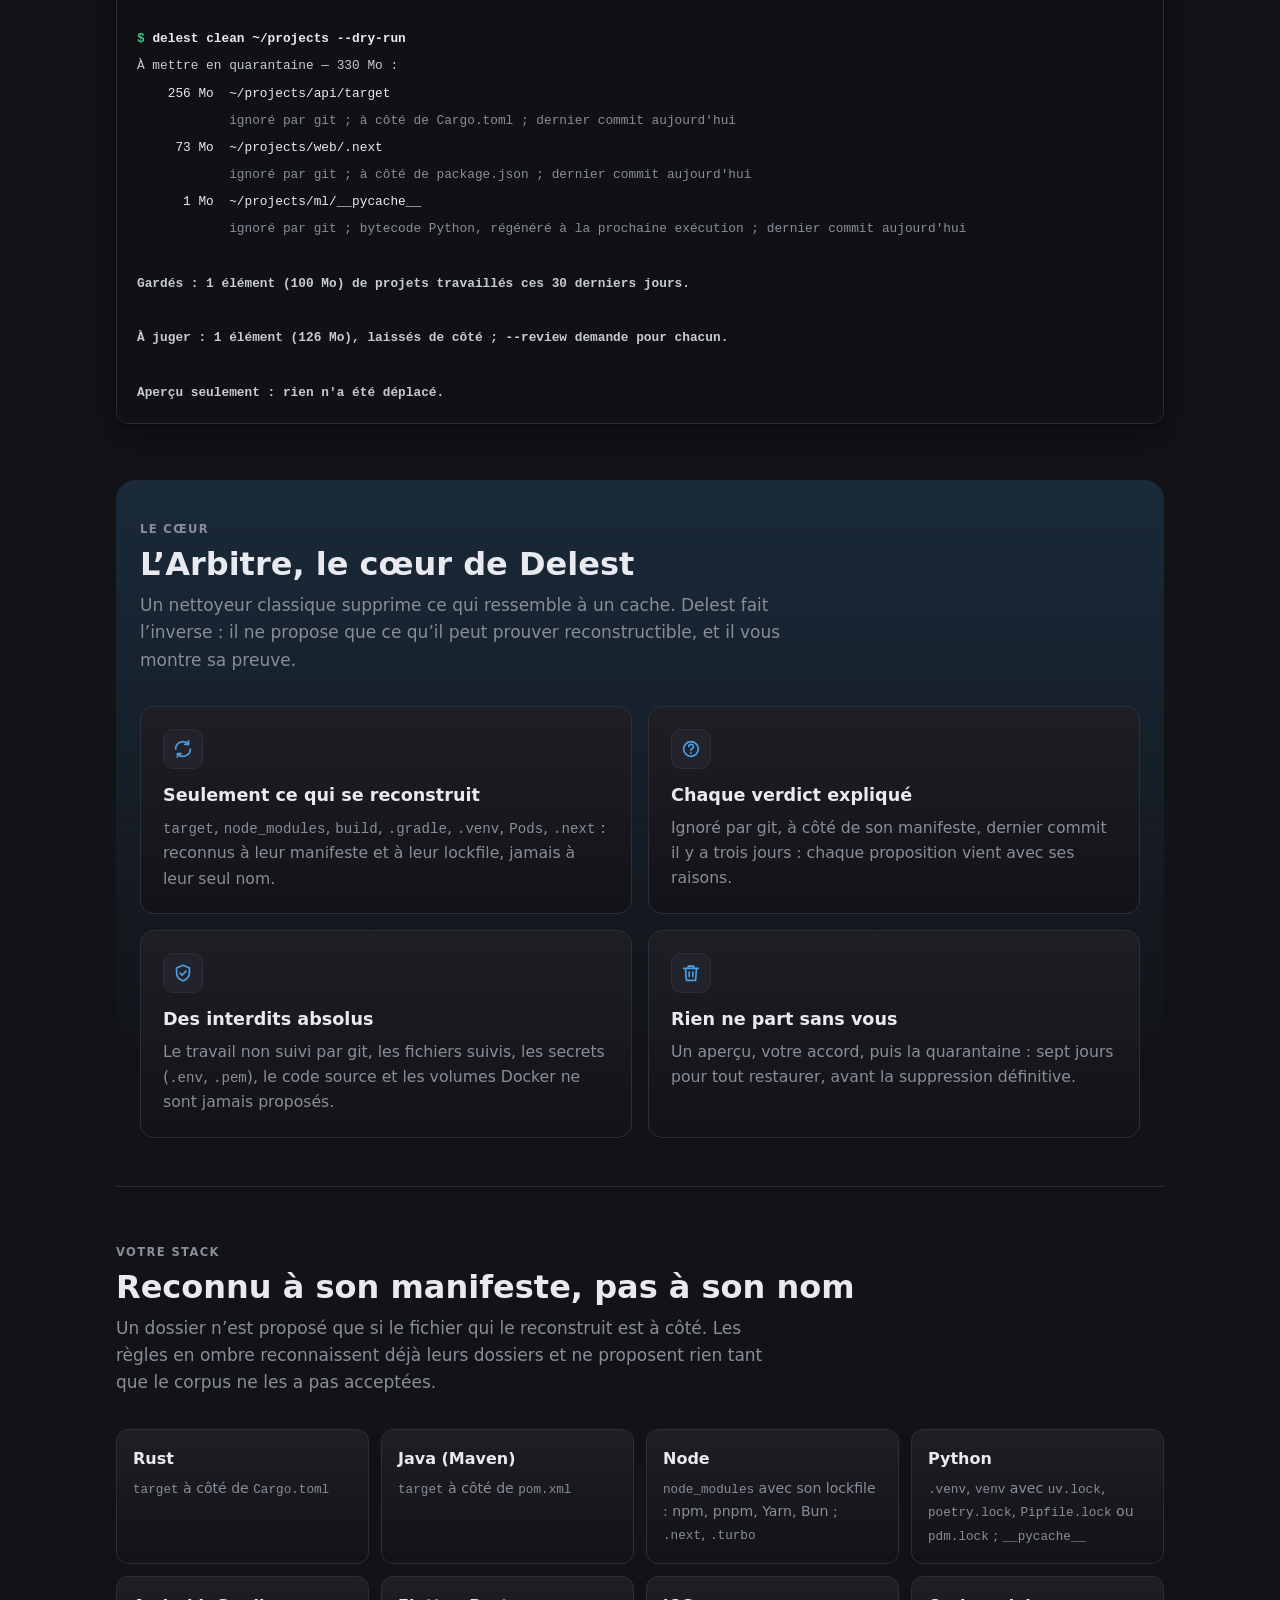
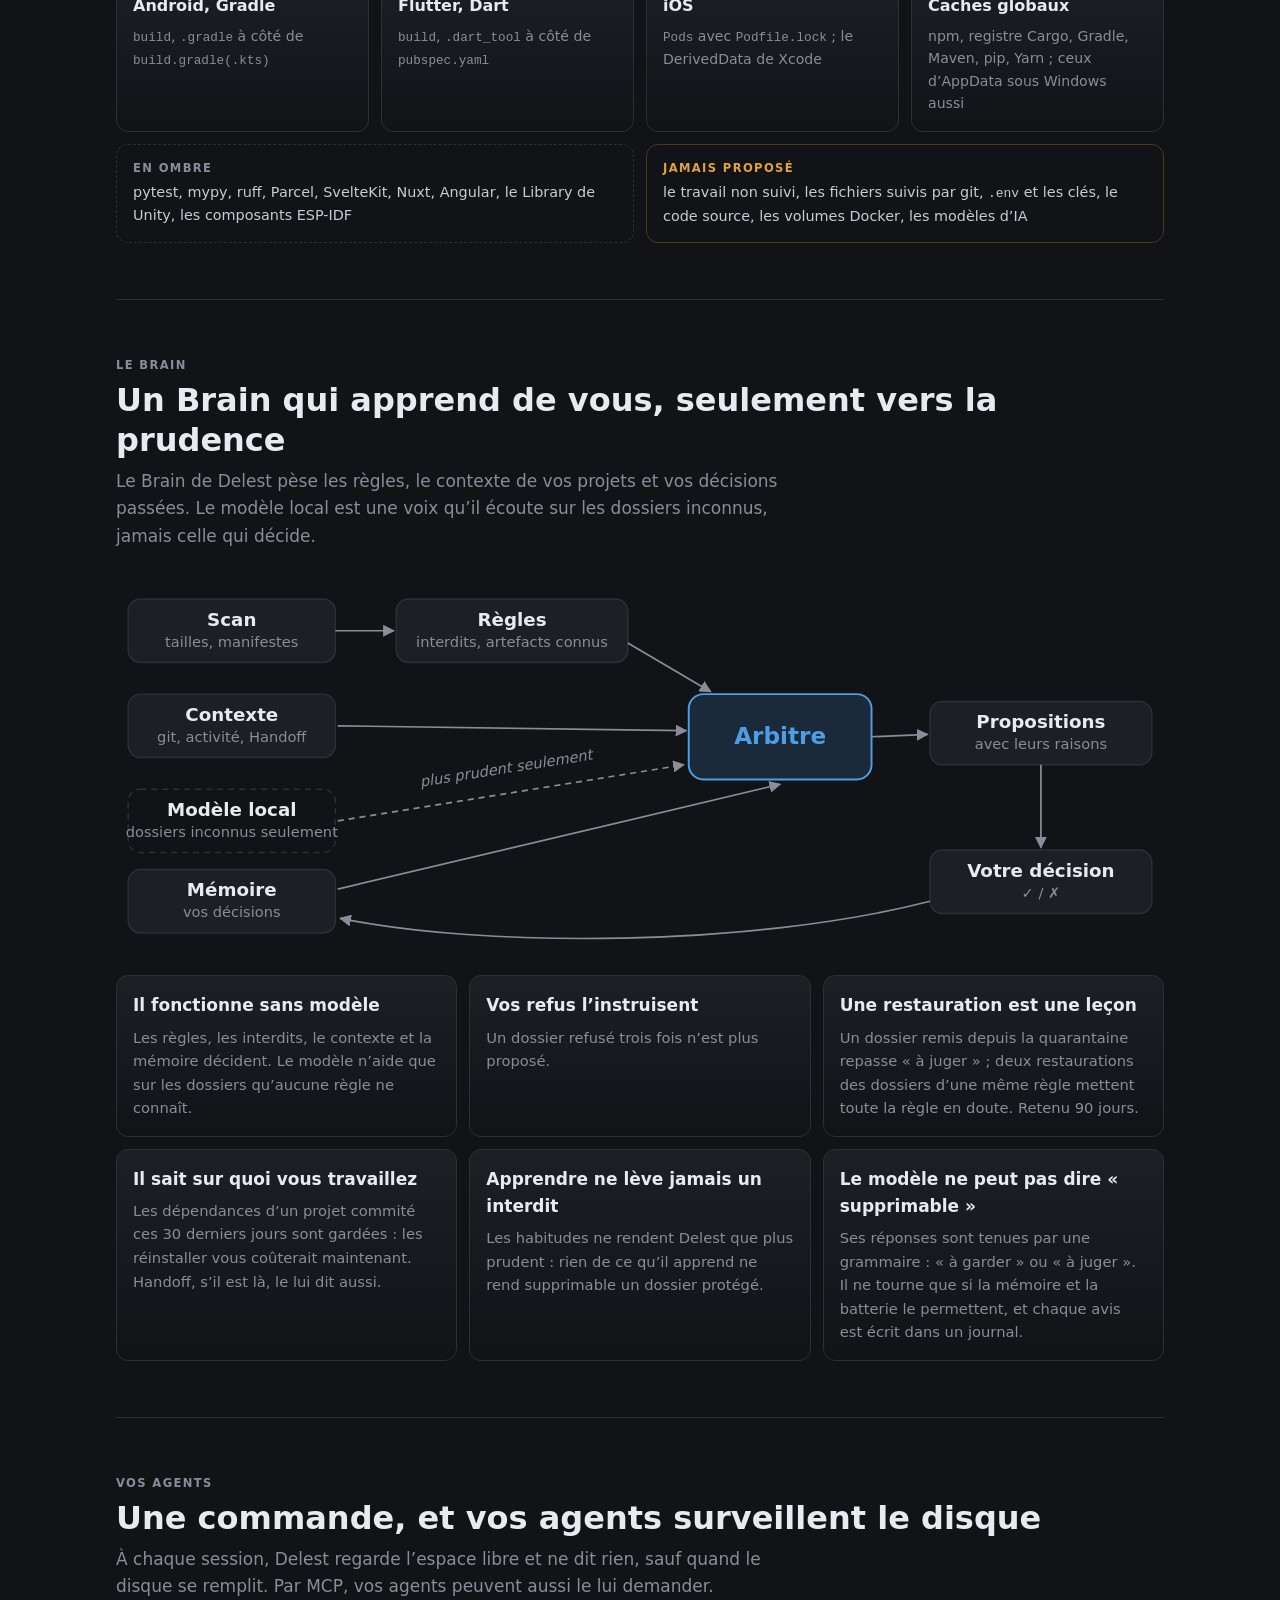
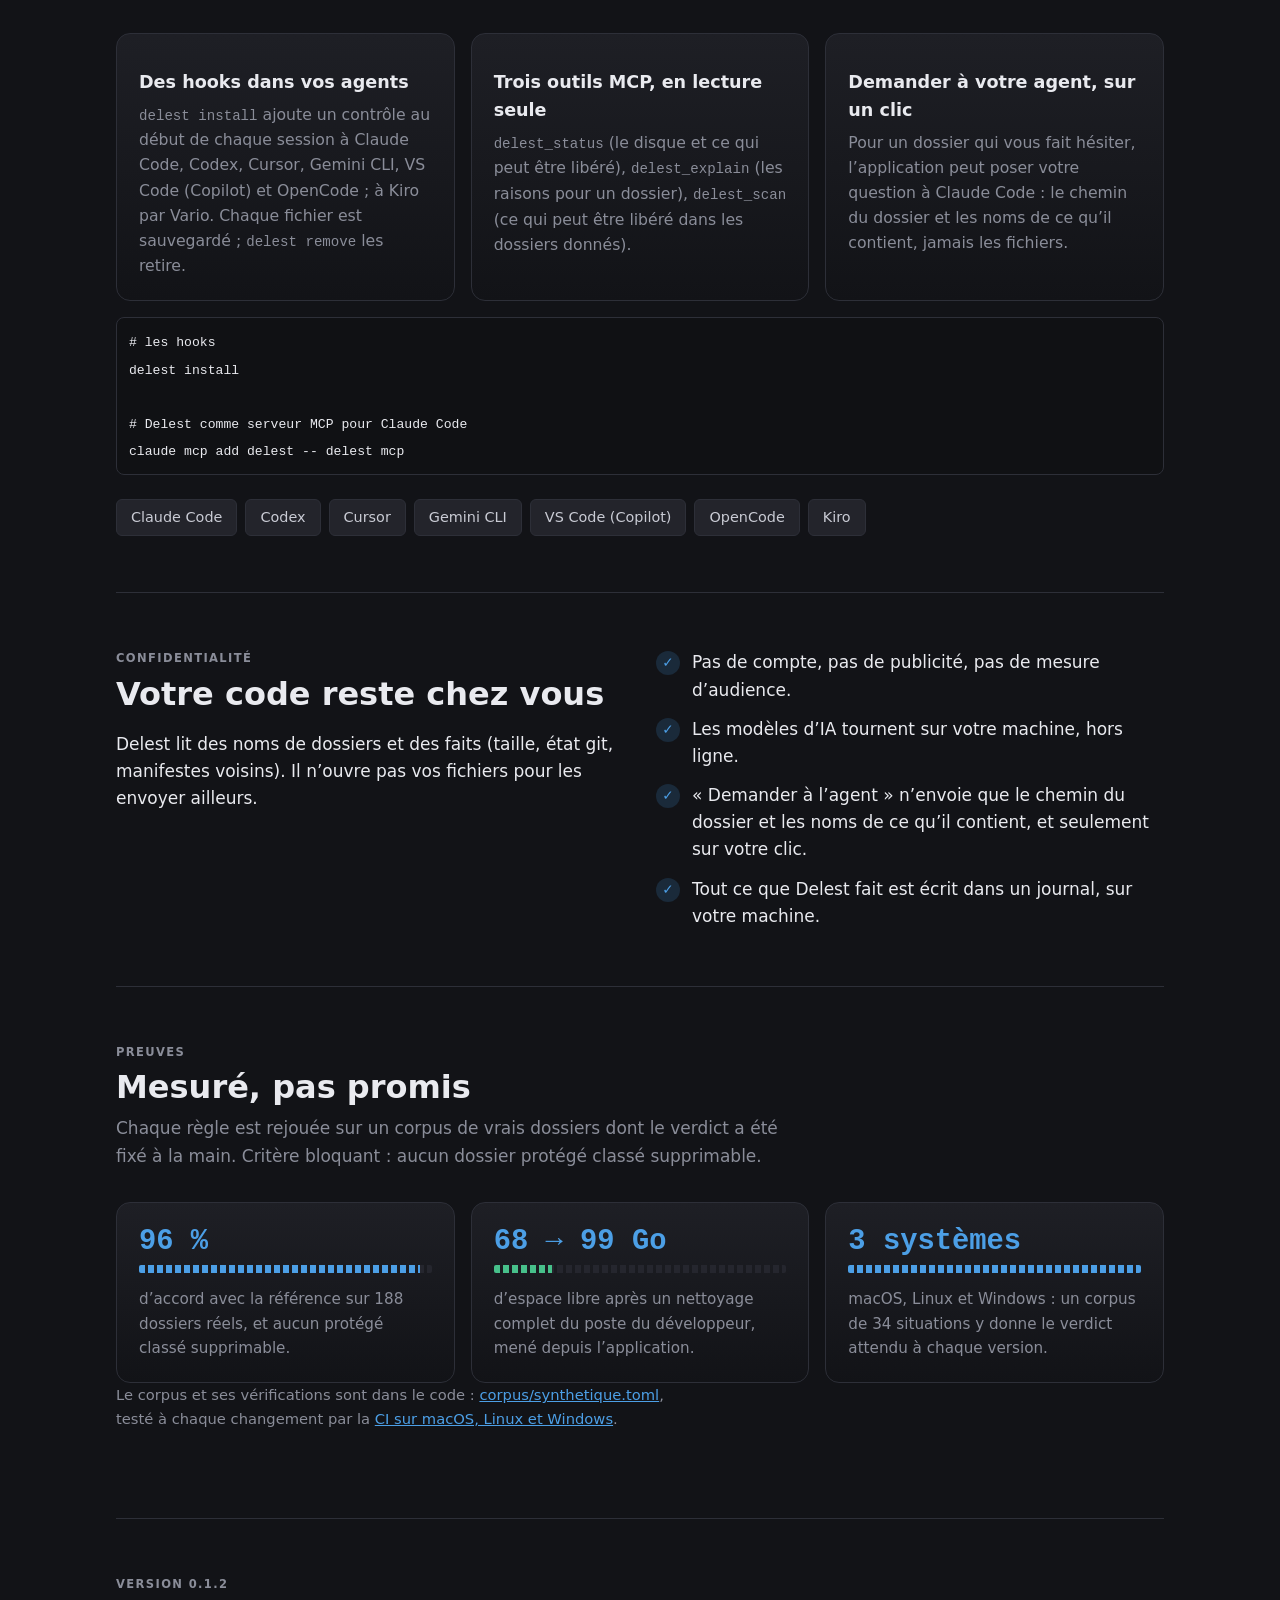
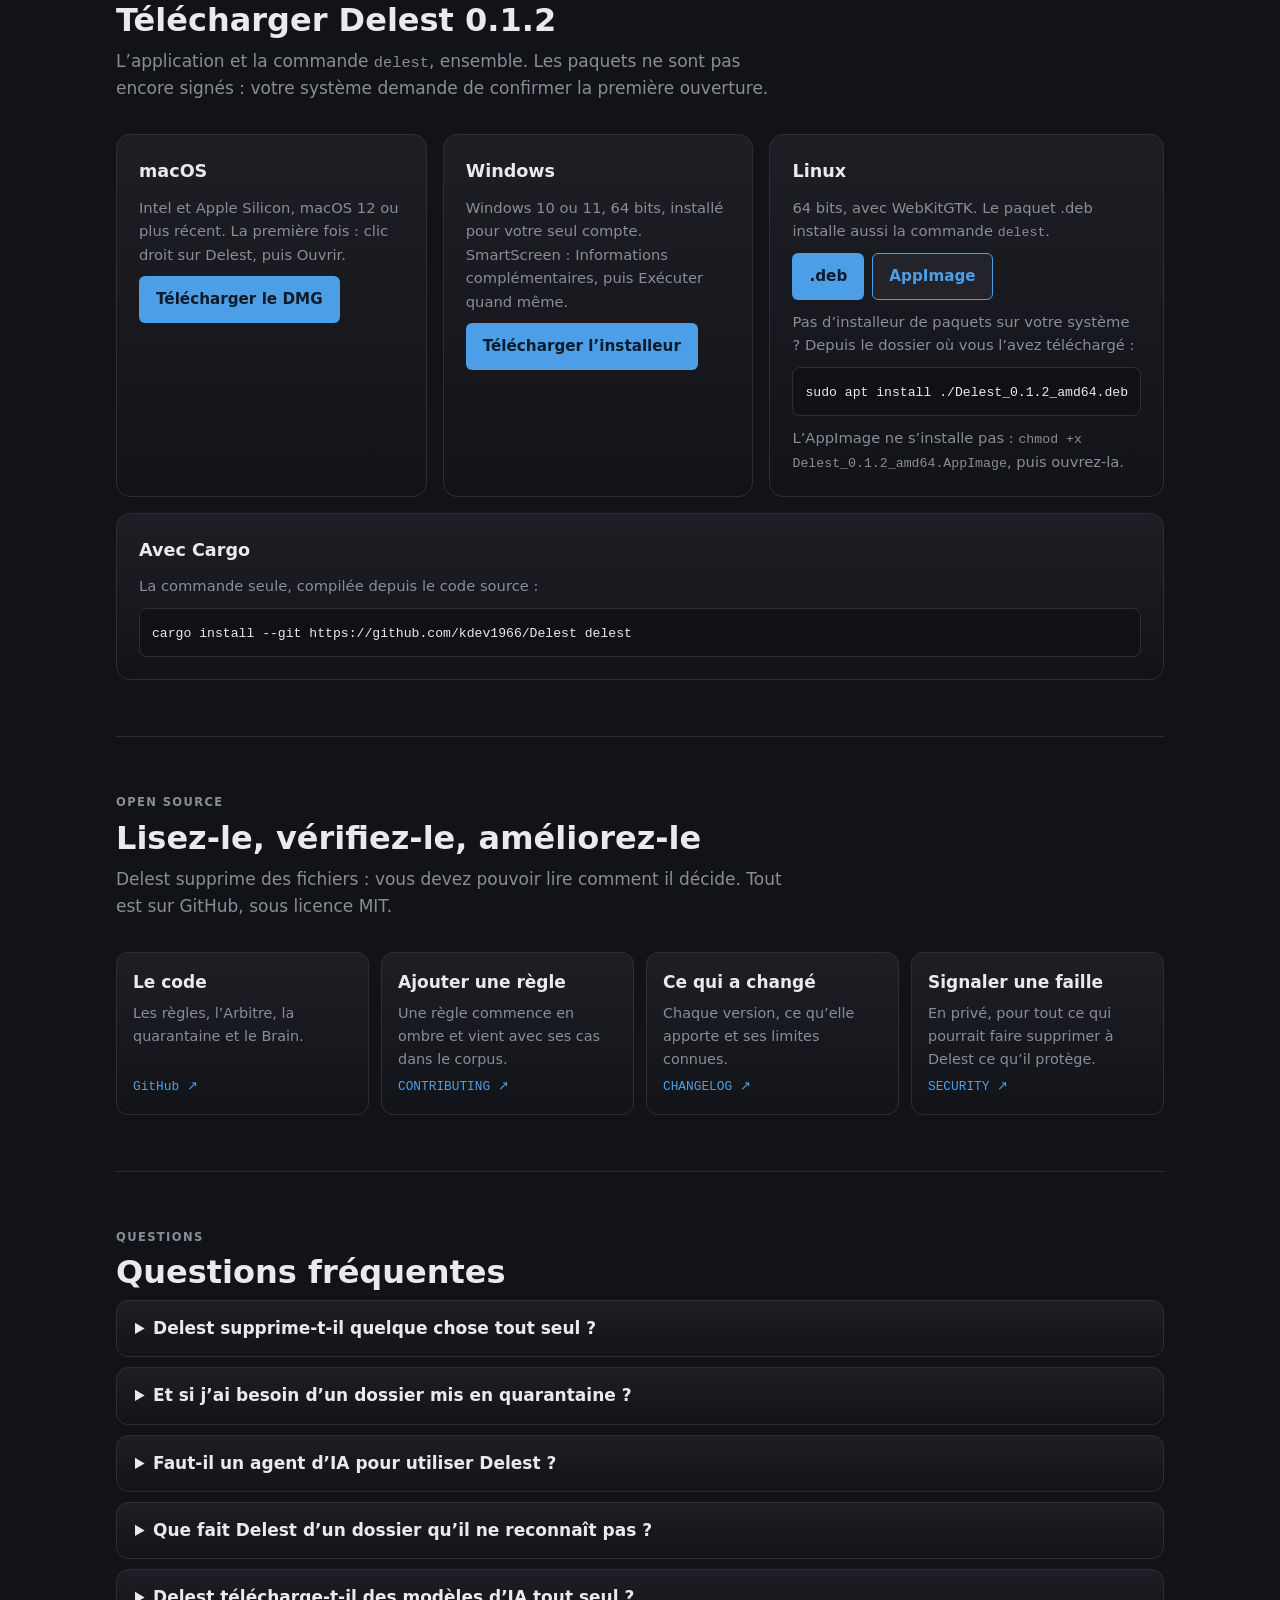
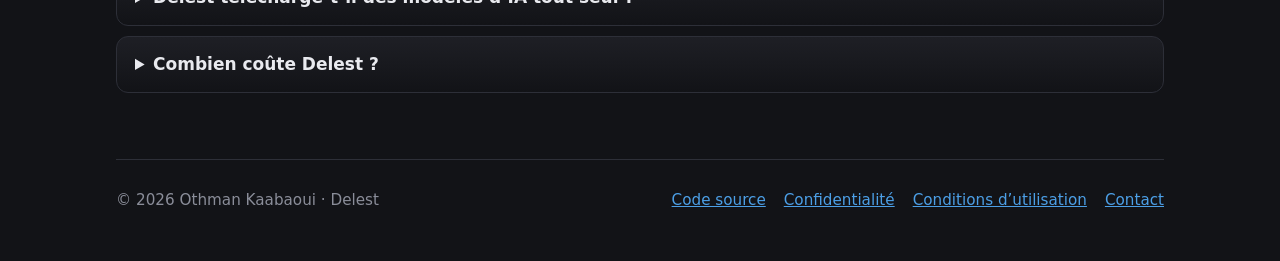
==== commit 44c36700: "For developers: a real terminal run, the stacks recognised, the Brain and its rules, the agents' com" ====
--- a/fr/index.html
+++ b/fr/index.html
@@ -7,6 +7,14 @@
 <meta name="description" content="Delest trouve ce qui se reconstruit sur le poste d’un développeur (compilations, dépendances, caches), explique chaque verdict, et ne libère rien sans votre accord. macOS, Windows et Linux.">
 <link rel="icon" href="../icone.svg" type="image/svg+xml">
 <link rel="alternate" hreflang="en" href="../index.html">
+<meta property="og:type" content="website">
+<meta property="og:title" content="Delest — libérez de l’espace disque sans toucher à votre travail">
+<meta property="og:description" content="Compilations, dépendances et caches qui se reconstruisent, reconnus à leur manifeste ; chaque verdict expliqué ; rien supprimé sans votre accord. macOS, Windows, Linux. Open source.">
+<meta property="og:url" content="https://kdev1966.github.io/delest-site/fr/">
+<meta property="og:image" content="https://kdev1966.github.io/delest-site/carte.png">
+<meta property="og:image:width" content="1200">
+<meta property="og:image:height" content="630">
+<meta name="twitter:card" content="summary_large_image">
 <link rel="stylesheet" href="../style.css">
 </head>
 <body>
@@ -38,23 +46,82 @@
 </div>
 </section>
 
+<section class="section" id="terminal">
+<span class="etiquette">Dans votre terminal</span><h2>Ce que Delest voit dans vos projets</h2>
+<p>Une exécution réelle sur un dossier de démonstration : une API Rust, un site Next.js, un projet Python avec son .env, et une application Flutter dont git ne connaît pas le build/. Rien ne bouge avant votre accord.</p>
+<pre class="terminal"><code><span class="t-prompt">$</span> <span class="t-cmd">delest scan ~/projects</span>
+
+<span class="t-head">supprimable — 330 Mo (3)</span>
+<span class="t-size">    256 Mo</span>  <span class="t-path">~/projects/api/target</span>
+<span class="t-why">            ignoré par git ; à côté de Cargo.toml ; dernier commit aujourd&#x27;hui</span>
+<span class="t-size">     73 Mo</span>  <span class="t-path">~/projects/web/.next</span>
+<span class="t-why">            ignoré par git ; à côté de package.json ; dernier commit aujourd&#x27;hui</span>
+<span class="t-size">      1 Mo</span>  <span class="t-path">~/projects/ml/__pycache__</span>
+<span class="t-why">            ignoré par git ; bytecode Python, régénéré à la prochaine exécution ; dernier commit aujourd&#x27;hui</span>
+
+<span class="t-head">supprimable avec réseau — 100 Mo (1)</span>
+<span class="t-size">    100 Mo</span>  <span class="t-path">~/projects/web/node_modules</span>
+<span class="t-why">            ignoré par git ; lockfile package-lock.json ; projet travaillé aujourd&#x27;hui (dernier commit)</span>
+
+<span class="t-head">à juger — 126 Mo (1)</span>
+<span class="t-size">    126 Mo</span>  <span class="t-path">~/projects/ml/.venv</span>
+<span class="t-why">            ignoré par git ; seulement requirements.txt : une réinstallation peut donner d&#x27;autres versions ; projet travaillé aujourd&#x27;hui (dernier commit)</span>
+
+<span class="t-sum">Supprimable : 330 Mo, plus 100 Mo avec le réseau ; 126 Mo à juger. Rien n&#x27;a été modifié.</span>
+
+<span class="t-prompt">$</span> <span class="t-cmd">delest explain ~/projects/mobile/build</span>
+<span class="t-path">~/projects/mobile/build</span> — <span class="t-protected">protégé</span> (compilation)
+  - ni suivi ni ignoré par git
+  Taille sur le disque : 42 Mo
+
+<span class="t-prompt">$</span> <span class="t-cmd">delest clean ~/projects --dry-run</span>
+À mettre en quarantaine — 330 Mo :
+<span class="t-size">    256 Mo</span>  <span class="t-path">~/projects/api/target</span>
+<span class="t-why">            ignoré par git ; à côté de Cargo.toml ; dernier commit aujourd&#x27;hui</span>
+<span class="t-size">     73 Mo</span>  <span class="t-path">~/projects/web/.next</span>
+<span class="t-why">            ignoré par git ; à côté de package.json ; dernier commit aujourd&#x27;hui</span>
+<span class="t-size">      1 Mo</span>  <span class="t-path">~/projects/ml/__pycache__</span>
+<span class="t-why">            ignoré par git ; bytecode Python, régénéré à la prochaine exécution ; dernier commit aujourd&#x27;hui</span>
+
+<span class="t-sum">Gardés : 1 élément (100 Mo) de projets travaillés ces 30 derniers jours.</span>
+
+<span class="t-sum">À juger : 1 élément (126 Mo), laissés de côté ; --review demande pour chacun.</span>
+
+<span class="t-sum">Aperçu seulement : rien n&#x27;a été déplacé.</span></code></pre>
+</section>
+
 <section class="section arbitre">
 <span class="etiquette">Le cœur</span><h2>L’Arbitre, le cœur de Delest</h2>
 <p>Un nettoyeur classique supprime ce qui ressemble à un cache. Delest fait l’inverse : il ne propose que ce qu’il peut prouver reconstructible, et il vous montre sa preuve.</p>
 <div class="grille deux"><div class="carte"><div class="picto"><svg viewBox="0 0 24 24" aria-hidden="true"><path d="M4 12a8 8 0 0 1 13.7-5.6M20 12a8 8 0 0 1-13.7 5.6"/><path d="M18 3v4h-4M6 21v-4h4"/></svg></div><h3>Seulement ce qui se reconstruit</h3><p><code>target</code>, <code>node_modules</code>, <code>build</code>, <code>.gradle</code>, <code>.venv</code>, <code>Pods</code>, <code>.next</code> : reconnus à leur manifeste et à leur lockfile, jamais à leur seul nom.</p></div><div class="carte"><div class="picto"><svg viewBox="0 0 24 24" aria-hidden="true"><path d="M12 4a8 8 0 1 0 0 16a8 8 0 1 0 0-16z"/><path d="M9.6 9.4a2.5 2.5 0 1 1 3.4 2.3c-.6.3-1 .8-1 1.5v.3M12 16.3v.2"/></svg></div><h3>Chaque verdict expliqué</h3><p>Ignoré par git, à côté de son manifeste, dernier commit il y a trois jours : chaque proposition vient avec ses raisons.</p></div><div class="carte"><div class="picto"><svg viewBox="0 0 24 24" aria-hidden="true"><path d="M12 3.5l7 3v5c0 4.4-3 7.8-7 9-4-1.2-7-4.6-7-9v-5z"/><path d="M8.8 12.2l2.2 2.2 4.2-4.4"/></svg></div><h3>Des interdits absolus</h3><p>Le travail non suivi par git, les fichiers suivis, les secrets (<code>.env</code>, <code>.pem</code>), le code source et les volumes Docker ne sont jamais proposés.</p></div><div class="carte"><div class="picto"><svg viewBox="0 0 24 24" aria-hidden="true"><path d="M4 7h16M9 7V4.5h6V7M6 7l1 13h10l1-13"/><path d="M10 11v5M14 11v5"/></svg></div><h3>Rien ne part sans vous</h3><p>Un aperçu, votre accord, puis la quarantaine : sept jours pour tout restaurer, avant la suppression définitive.</p></div></div>
 </section>
 
-<section class="section">
-<span class="etiquette">Intégration</span><h2>Avec vos agents</h2>
-<p>Au début de chaque session, Delest regarde l’espace libre. Il ne dit rien, sauf quand le disque se remplit.</p>
-<div class="grille"><div class="carte"><div class="picto"><svg viewBox="0 0 24 24" aria-hidden="true"><path d="M5 5h14a1.5 1.5 0 0 1 1.5 1.5v8A1.5 1.5 0 0 1 19 16h-8l-4.5 3.5V16H5a1.5 1.5 0 0 1-1.5-1.5v-8A1.5 1.5 0 0 1 5 5z"/></svg></div><h3>Dans la session</h3><p>Une alerte au plus par jour, un avis au plus par semaine : dans la session de l’agent, et par une notification du système.</p></div><div class="carte"><div class="picto"><svg viewBox="0 0 24 24" aria-hidden="true"><path d="M12 4a8 8 0 1 0 0 16a8 8 0 1 0 0-16z"/><path d="M12 7.5V12l3 2"/></svg></div><h3>Ou toutes les quatre heures</h3><p>Une minuterie facultative, désactivée par défaut, pour le travail fait sans agent : launchd, systemd ou le Planificateur de tâches.</p></div><div class="carte"><div class="picto"><svg viewBox="0 0 24 24" aria-hidden="true"><rect x="4" y="5" width="16" height="14" rx="2"/><path d="M8 10l2.5 2L8 14M12.5 14H16"/></svg></div><h3>Un outil MCP</h3><p>Vos agents peuvent demander l’état du disque et l’explication d’un verdict, en lecture seule.</p></div></div>
-<ul class="agents"><li>Claude Code</li><li>Codex</li><li>Cursor</li><li>Gemini CLI</li><li>VS Code (Copilot)</li><li>OpenCode</li><li>Kiro</li></ul>
+<section class="section" id="stack">
+<span class="etiquette">Votre stack</span><h2>Reconnu à son manifeste, pas à son nom</h2>
+<p>Un dossier n’est proposé que si le fichier qui le reconstruit est à côté. Les règles en ombre reconnaissent déjà leurs dossiers et ne proposent rien tant que le corpus ne les a pas acceptées.</p>
+<div class="piles"><div class="pile"><b>Rust</b><span><code>target</code> à côté de <code>Cargo.toml</code></span></div><div class="pile"><b>Java (Maven)</b><span><code>target</code> à côté de <code>pom.xml</code></span></div><div class="pile"><b>Node</b><span><code>node_modules</code> avec son lockfile : npm, pnpm, Yarn, Bun ; <code>.next</code>, <code>.turbo</code></span></div><div class="pile"><b>Python</b><span><code>.venv</code>, <code>venv</code> avec <code>uv.lock</code>, <code>poetry.lock</code>, <code>Pipfile.lock</code> ou <code>pdm.lock</code> ; <code>__pycache__</code></span></div><div class="pile"><b>Android, Gradle</b><span><code>build</code>, <code>.gradle</code> à côté de <code>build.gradle(.kts)</code></span></div><div class="pile"><b>Flutter, Dart</b><span><code>build</code>, <code>.dart_tool</code> à côté de <code>pubspec.yaml</code></span></div><div class="pile"><b>iOS</b><span><code>Pods</code> avec <code>Podfile.lock</code> ; le DerivedData de Xcode</span></div><div class="pile"><b>Caches globaux</b><span>npm, registre Cargo, Gradle, Maven, pip, Yarn ; ceux d’AppData sous Windows aussi</span></div></div>
+<div class="encadres"><div class="encadre"><b>En ombre</b><span>pytest, mypy, ruff, Parcel, SvelteKit, Nuxt, Angular, le Library de Unity, les composants ESP-IDF</span></div><div class="encadre interdit"><b>Jamais proposé</b><span>le travail non suivi, les fichiers suivis par git, <code>.env</code> et les clés, le code source, les volumes Docker, les modèles d’IA</span></div></div>
 </section>
 
-<section class="section">
-<span class="etiquette">IA locale</span><h2>Une IA qui reste sur votre machine</h2>
-<p>Pour les dossiers qu’aucune règle ne reconnaît, Delest demande un avis à un petit modèle local. Il ne peut que rendre Delest plus prudent.</p>
-<div class="grille"><div class="carte"><div class="picto"><svg viewBox="0 0 24 24" aria-hidden="true"><path d="M6.8 15.6C10 8 14 16 17.2 8.4"/><circle cx="5" cy="17" r="2"/><circle cx="19" cy="7" r="2"/></svg></div><h3>Il reconnaît</h3><p>EmbeddingGemma 2 rapproche un dossier inconnu des décisions et des règles connues.</p></div><div class="carte"><div class="picto"><svg viewBox="0 0 24 24" aria-hidden="true"><rect x="7" y="7" width="10" height="10" rx="2"/><path d="M10 3.5V7M14 3.5V7M10 17v3.5M14 17v3.5M3.5 10H7M3.5 14H7M17 10h3.5M17 14h3.5"/></svg></div><h3>Il raisonne et répond</h3><p>Gemma 4 E2B donne son avis et répond à vos questions sur un dossier. Il tourne seulement quand la mémoire et la batterie le permettent.</p></div><div class="carte"><div class="picto"><svg viewBox="0 0 24 24" aria-hidden="true"><path d="M12 3.5l7 3v5c0 4.4-3 7.8-7 9-4-1.2-7-4.6-7-9v-5z"/><path d="M12 8v4M12 15.5v.2"/></svg></div><h3>Il ne décide jamais</h3><p>Le modèle ne rend aucun dossier supprimable et ne lève aucun interdit. Sur un clic, vous pouvez aussi poser la question à votre agent.</p></div></div>
+
+
+<section class="section brain" id="brain">
+<span class="etiquette">Le Brain</span><h2>Un Brain qui apprend de vous, seulement vers la prudence</h2>
+<p>Le Brain de Delest pèse les règles, le contexte de vos projets et vos décisions passées. Le modèle local est une voix qu’il écoute sur les dossiers inconnus, jamais celle qui décide.</p>
+<svg class="schema" viewBox="0 0 860 300" role="img" aria-label="Brain"><defs><marker id="a" viewBox="0 0 10 10" refX="9" refY="5" markerWidth="7" markerHeight="7" orient="auto-start-reverse"><path d="M0 0L10 5L0 10z" class="d-head"/></marker></defs><g><rect class="d-box" x="10" y="14" width="170" height="52" rx="10"/><text class="d-title" x="95.0" y="36">Scan</text><text class="d-sub" x="95.0" y="53">tailles, manifestes</text></g><g><rect class="d-box" x="10" y="92" width="170" height="52" rx="10"/><text class="d-title" x="95.0" y="114">Contexte</text><text class="d-sub" x="95.0" y="131">git, activité, Handoff</text></g><g><rect class="d-box d-dashed" x="10" y="170" width="170" height="52" rx="10"/><text class="d-title" x="95.0" y="192">Modèle local</text><text class="d-sub" x="95.0" y="209">dossiers inconnus seulement</text></g><g><rect class="d-box" x="10" y="236" width="170" height="52" rx="10"/><text class="d-title" x="95.0" y="258">Mémoire</text><text class="d-sub" x="95.0" y="275">vos décisions</text></g><g><rect class="d-box" x="230" y="14" width="190" height="52" rx="10"/><text class="d-title" x="325.0" y="36">Règles</text><text class="d-sub" x="325.0" y="53">interdits, artefacts connus</text></g><g><rect class="d-arb" x="470" y="92" width="150" height="70" rx="12"/><text class="d-big" x="545" y="133">Arbitre</text></g><g><rect class="d-box" x="668" y="98" width="182" height="52" rx="10"/><text class="d-title" x="759.0" y="120">Propositions</text><text class="d-sub" x="759.0" y="137">avec leurs raisons</text></g><g><rect class="d-box" x="668" y="220" width="182" height="52" rx="10"/><text class="d-title" x="759.0" y="242">Votre décision</text><text class="d-sub" x="759.0" y="259">✓ / ✗</text></g><path class="d-line" d="M180 40 L228 40" marker-end="url(#a)"/><path class="d-line" d="M420 50 L488 90" marker-end="url(#a)"/><path class="d-line" d="M182 118 L468 122" marker-end="url(#a)"/><path class="d-line d-dash" d="M182 196 L466 150" marker-end="url(#a)"/><text class="d-note" x="250" y="168" transform="rotate(-9 250 168)">plus prudent seulement</text><path class="d-line" d="M182 252 L545 166" marker-end="url(#a)"/><path class="d-line" d="M620 127 L666 125" marker-end="url(#a)"/><path class="d-line" d="M759 150 L759 218" marker-end="url(#a)"/><path class="d-line" d="M668 262 C 520 300 300 300 184 276" marker-end="url(#a)"/></svg>
+<ul class="lois"><li><b>Il fonctionne sans modèle</b><span>Les règles, les interdits, le contexte et la mémoire décident. Le modèle n’aide que sur les dossiers qu’aucune règle ne connaît.</span></li><li><b>Vos refus l’instruisent</b><span>Un dossier refusé trois fois n’est plus proposé.</span></li><li><b>Une restauration est une leçon</b><span>Un dossier remis depuis la quarantaine repasse « à juger » ; deux restaurations des dossiers d’une même règle mettent toute la règle en doute. Retenu 90 jours.</span></li><li><b>Il sait sur quoi vous travaillez</b><span>Les dépendances d’un projet commité ces 30 derniers jours sont gardées : les réinstaller vous coûterait maintenant. Handoff, s’il est là, le lui dit aussi.</span></li><li><b>Apprendre ne lève jamais un interdit</b><span>Les habitudes ne rendent Delest que plus prudent : rien de ce qu’il apprend ne rend supprimable un dossier protégé.</span></li><li><b>Le modèle ne peut pas dire « supprimable »</b><span>Ses réponses sont tenues par une grammaire : « à garder » ou « à juger ». Il ne tourne que si la mémoire et la batterie le permettent, et chaque avis est écrit dans un journal.</span></li></ul>
+</section>
+
+<section class="section" id="agents">
+<span class="etiquette">Vos agents</span><h2>Une commande, et vos agents surveillent le disque</h2>
+<p>À chaque session, Delest regarde l’espace libre et ne dit rien, sauf quand le disque se remplit. Par MCP, vos agents peuvent aussi le lui demander.</p>
+<div class="grille"><div class="carte"><h3>Des hooks dans vos agents</h3><p><code>delest install</code> ajoute un contrôle au début de chaque session à Claude Code, Codex, Cursor, Gemini CLI, VS Code (Copilot) et OpenCode ; à Kiro par Vario. Chaque fichier est sauvegardé ; <code>delest remove</code> les retire.</p></div><div class="carte"><h3>Trois outils MCP, en lecture seule</h3><p><code>delest_status</code> (le disque et ce qui peut être libéré), <code>delest_explain</code> (les raisons pour un dossier), <code>delest_scan</code> (ce qui peut être libéré dans les dossiers donnés).</p></div><div class="carte"><h3>Demander à votre agent, sur un clic</h3><p>Pour un dossier qui vous fait hésiter, l’application peut poser votre question à Claude Code : le chemin du dossier et les noms de ce qu’il contient, jamais les fichiers.</p></div></div>
+<pre class="commande"><code># les hooks
+delest install
+
+# Delest comme serveur MCP pour Claude Code
+claude mcp add delest -- delest mcp</code></pre>
+<ul class="agents"><li>Claude Code</li><li>Codex</li><li>Cursor</li><li>Gemini CLI</li><li>VS Code (Copilot)</li><li>OpenCode</li><li>Kiro</li></ul>
 </section>
 
 <section class="section prive">
@@ -66,12 +133,19 @@
 <span class="etiquette">Preuves</span><h2>Mesuré, pas promis</h2>
 <p>Chaque règle est rejouée sur un corpus de vrais dossiers dont le verdict a été fixé à la main. Critère bloquant : aucun dossier protégé classé supprimable.</p>
 <div class="preuves"><div class="preuve"><b>96 %</b><div class="barre-seg" style="--part:96%"></div><p>d’accord avec la référence sur 188 dossiers réels, et aucun protégé classé supprimable.</p></div><div class="preuve"><b>68 → 99 Go</b><div class="barre-seg" style="--part:20%;--remplie:var(--libre)"></div><p>d’espace libre après un nettoyage complet du poste du développeur, mené depuis l’application.</p></div><div class="preuve"><b>3 systèmes</b><div class="barre-seg" style="--part:100%"></div><p>macOS, Linux et Windows : un corpus de 34 situations y donne le verdict attendu à chaque version.</p></div></div>
+<p class="liens-preuves">Le corpus et ses vérifications sont dans le code : <a href="https://github.com/kdev1966/Delest/blob/main/corpus/synthetique.toml">corpus/synthetique.toml</a>, testé à chaque changement par la <a href="https://github.com/kdev1966/Delest/actions">CI sur macOS, Linux et Windows</a>.</p>
 </section>
 
 <section class="section" id="telecharger">
 <span class="etiquette">Version 0.1.2</span><h2>Télécharger Delest 0.1.2</h2>
 <p>L’application et la commande <code>delest</code>, ensemble. Les paquets ne sont pas encore signés : votre système demande de confirmer la première ouverture.</p>
-<div class="telechargements"><div class="systeme"><h3>macOS</h3><p>Intel et Apple Silicon, macOS 12 ou plus récent. La première fois : clic droit sur Delest, puis Ouvrir.</p><a class="badge plein" href="https://github.com/kdev1966/Delest/releases/download/v0.1.2/Delest_0.1.2_universal.dmg">Télécharger le DMG</a></div><div class="systeme"><h3>Windows</h3><p>Windows 10 ou 11, 64 bits, installé pour votre seul compte. SmartScreen : Informations complémentaires, puis Exécuter quand même.</p><a class="badge plein" href="https://github.com/kdev1966/Delest/releases/download/v0.1.2/Delest_0.1.2_x64-setup.exe">Télécharger l’installeur</a></div><div class="systeme"><h3>Linux</h3><p>64 bits, avec WebKitGTK. Le paquet .deb installe aussi la commande <code>delest</code>.</p><div class="autres"><a class="badge plein" href="https://github.com/kdev1966/Delest/releases/download/v0.1.2/Delest_0.1.2_amd64.deb">.deb</a><a class="badge voile" href="https://github.com/kdev1966/Delest/releases/download/v0.1.2/Delest_0.1.2_amd64.AppImage">AppImage</a></div><p>Pas d’installeur de paquets sur votre système ? Depuis le dossier où vous l’avez téléchargé :</p><pre class="commande"><code>sudo apt install ./Delest_0.1.2_amd64.deb</code></pre><p>L’AppImage ne s’installe pas : <code>chmod +x Delest_0.1.2_amd64.AppImage</code>, puis ouvrez-la.</p></div></div>
+<div class="telechargements"><div class="systeme"><h3>macOS</h3><p>Intel et Apple Silicon, macOS 12 ou plus récent. La première fois : clic droit sur Delest, puis Ouvrir.</p><a class="badge plein" href="https://github.com/kdev1966/Delest/releases/download/v0.1.2/Delest_0.1.2_universal.dmg">Télécharger le DMG</a></div><div class="systeme"><h3>Windows</h3><p>Windows 10 ou 11, 64 bits, installé pour votre seul compte. SmartScreen : Informations complémentaires, puis Exécuter quand même.</p><a class="badge plein" href="https://github.com/kdev1966/Delest/releases/download/v0.1.2/Delest_0.1.2_x64-setup.exe">Télécharger l’installeur</a></div><div class="systeme"><h3>Linux</h3><p>64 bits, avec WebKitGTK. Le paquet .deb installe aussi la commande <code>delest</code>.</p><div class="autres"><a class="badge plein" href="https://github.com/kdev1966/Delest/releases/download/v0.1.2/Delest_0.1.2_amd64.deb">.deb</a><a class="badge voile" href="https://github.com/kdev1966/Delest/releases/download/v0.1.2/Delest_0.1.2_amd64.AppImage">AppImage</a></div><p>Pas d’installeur de paquets sur votre système ? Depuis le dossier où vous l’avez téléchargé :</p><pre class="commande"><code>sudo apt install ./Delest_0.1.2_amd64.deb</code></pre><p>L’AppImage ne s’installe pas : <code>chmod +x Delest_0.1.2_amd64.AppImage</code>, puis ouvrez-la.</p></div><div class="systeme cargo"><h3>Avec Cargo</h3><p>La commande seule, compilée depuis le code source :</p><pre class="commande"><code>cargo install --git https://github.com/kdev1966/Delest delest</code></pre></div></div>
+</section>
+
+<section class="section" id="source">
+<span class="etiquette">Open source</span><h2>Lisez-le, vérifiez-le, améliorez-le</h2>
+<p>Delest supprime des fichiers : vous devez pouvoir lire comment il décide. Tout est sur GitHub, sous licence MIT.</p>
+<div class="sources"><a class="source" href="https://github.com/kdev1966/Delest"><b>Le code</b><span>Les règles, l’Arbitre, la quarantaine et le Brain.</span><em>GitHub ↗</em></a><a class="source" href="https://github.com/kdev1966/Delest/blob/main/CONTRIBUTING.md"><b>Ajouter une règle</b><span>Une règle commence en ombre et vient avec ses cas dans le corpus.</span><em>CONTRIBUTING ↗</em></a><a class="source" href="https://github.com/kdev1966/Delest/blob/main/CHANGELOG.md"><b>Ce qui a changé</b><span>Chaque version, ce qu’elle apporte et ses limites connues.</span><em>CHANGELOG ↗</em></a><a class="source" href="https://github.com/kdev1966/Delest/blob/main/SECURITY.md"><b>Signaler une faille</b><span>En privé, pour tout ce qui pourrait faire supprimer à Delest ce qu’il protège.</span><em>SECURITY ↗</em></a></div>
 </section>
 
 <section class="section questions">
--- a/style.css
+++ b/style.css
@@ -129,3 +129,73 @@
   .scene { flex-direction: column; align-items: center; }
   .verdict { margin-top: 0; width: min(300px, 100%); }
 }
+
+/* ---- Developer sections ---- */
+
+/* The terminal: a real run, coloured as a terminal would. */
+.terminal { margin: 0; padding: 18px 20px; border-radius: 12px; background: var(--ecran); border: 1px solid var(--filet);
+  overflow-x: auto; box-shadow: var(--ombre); }
+.terminal code { font-family: var(--mono); font-size: .8rem; line-height: 1.4; color: var(--doux); white-space: pre; }
+.t-prompt { color: var(--libre); font-weight: 700; }
+.t-cmd { color: var(--encre); font-weight: 600; }
+.t-head { color: var(--accent); font-weight: 700; }
+.t-size { color: var(--encre); }
+.t-path { color: var(--encre); }
+.t-why { color: var(--graphite); }
+.t-sum { color: var(--doux); font-weight: 600; }
+.t-protected { color: var(--juger); font-weight: 700; }
+
+/* The stacks Delest knows. */
+.piles { display: grid; grid-template-columns: repeat(4, 1fr); gap: 12px; }
+.pile { display: flex; flex-direction: column; gap: 6px; padding: 16px; border-radius: 12px;
+  background: linear-gradient(180deg, var(--panneau), var(--fond)); border: 1px solid var(--filet); }
+.pile b { font-size: 1rem; }
+.pile span { color: var(--graphite); font-size: .88rem; }
+.encadres { display: grid; grid-template-columns: 1fr 1fr; gap: 12px; margin-top: 12px; }
+.encadre { display: flex; flex-direction: column; gap: 4px; padding: 14px 16px; border-radius: 12px; border: 1px dashed var(--filet); }
+.encadre b { font-size: .72rem; font-weight: 700; letter-spacing: .12em; text-transform: uppercase; color: var(--graphite); }
+.encadre span { color: var(--doux); font-size: .9rem; }
+.encadre.interdit { border-style: solid; border-color: #4a3a1c; }
+.encadre.interdit b { color: var(--juger); }
+
+/* The Brain: its diagram and its rules. */
+.brain .schema { display: block; width: 100%; height: auto; margin: 8px 0 28px; }
+.d-box { fill: var(--panneau); stroke: var(--filet); stroke-width: 1.2; }
+.d-dashed { stroke-dasharray: 5 4; fill: transparent; }
+.d-arb { fill: var(--voile); stroke: var(--accent); stroke-width: 1.6; }
+.d-title { fill: var(--encre); font: 700 15px -apple-system, system-ui, sans-serif; text-anchor: middle; }
+.d-sub { fill: var(--graphite); font: 12px -apple-system, system-ui, sans-serif; text-anchor: middle; }
+.d-big { fill: var(--accent); font: 800 19px -apple-system, system-ui, sans-serif; text-anchor: middle; }
+.d-line { fill: none; stroke: var(--graphite); stroke-width: 1.4; }
+.d-dash { stroke-dasharray: 5 4; }
+.d-head { fill: var(--graphite); }
+.d-note { fill: var(--graphite); font: italic 12px -apple-system, system-ui, sans-serif; }
+.lois { list-style: none; margin: 0; padding: 0; display: grid; grid-template-columns: repeat(3, 1fr); gap: 12px; }
+.lois li { display: flex; flex-direction: column; gap: 6px; padding: 16px; border-radius: 12px;
+  background: linear-gradient(180deg, var(--panneau), var(--fond)); border: 1px solid var(--filet); }
+.lois b { color: var(--encre); }
+.lois span { color: var(--graphite); font-size: .92rem; }
+
+/* Agents: the commands under the cards. */
+#agents .commande { margin-top: 16px; }
+#agents .commande code { white-space: pre; }
+
+/* Proof and download. */
+.liens-preuves { margin: 18px 0 0; color: var(--graphite); font-size: .92rem; }
+.systeme.cargo { grid-column: 1 / -1; }
+
+/* Open source. */
+.sources { display: grid; grid-template-columns: repeat(4, 1fr); gap: 12px; }
+.source { display: flex; flex-direction: column; gap: 6px; padding: 16px; border-radius: 12px; text-decoration: none;
+  background: linear-gradient(180deg, var(--panneau), var(--fond)); border: 1px solid var(--filet); color: var(--encre); }
+.source:hover { border-color: var(--accent); }
+.source span { color: var(--graphite); font-size: .9rem; }
+.source em { font-style: normal; font-family: var(--mono); font-size: .8rem; color: var(--accent); margin-top: auto; }
+
+@media (max-width: 860px) {
+  .piles, .sources { grid-template-columns: 1fr 1fr; }
+  .lois, .encadres { grid-template-columns: 1fr; }
+}
+@media (max-width: 520px) {
+  .piles, .sources { grid-template-columns: 1fr; }
+}
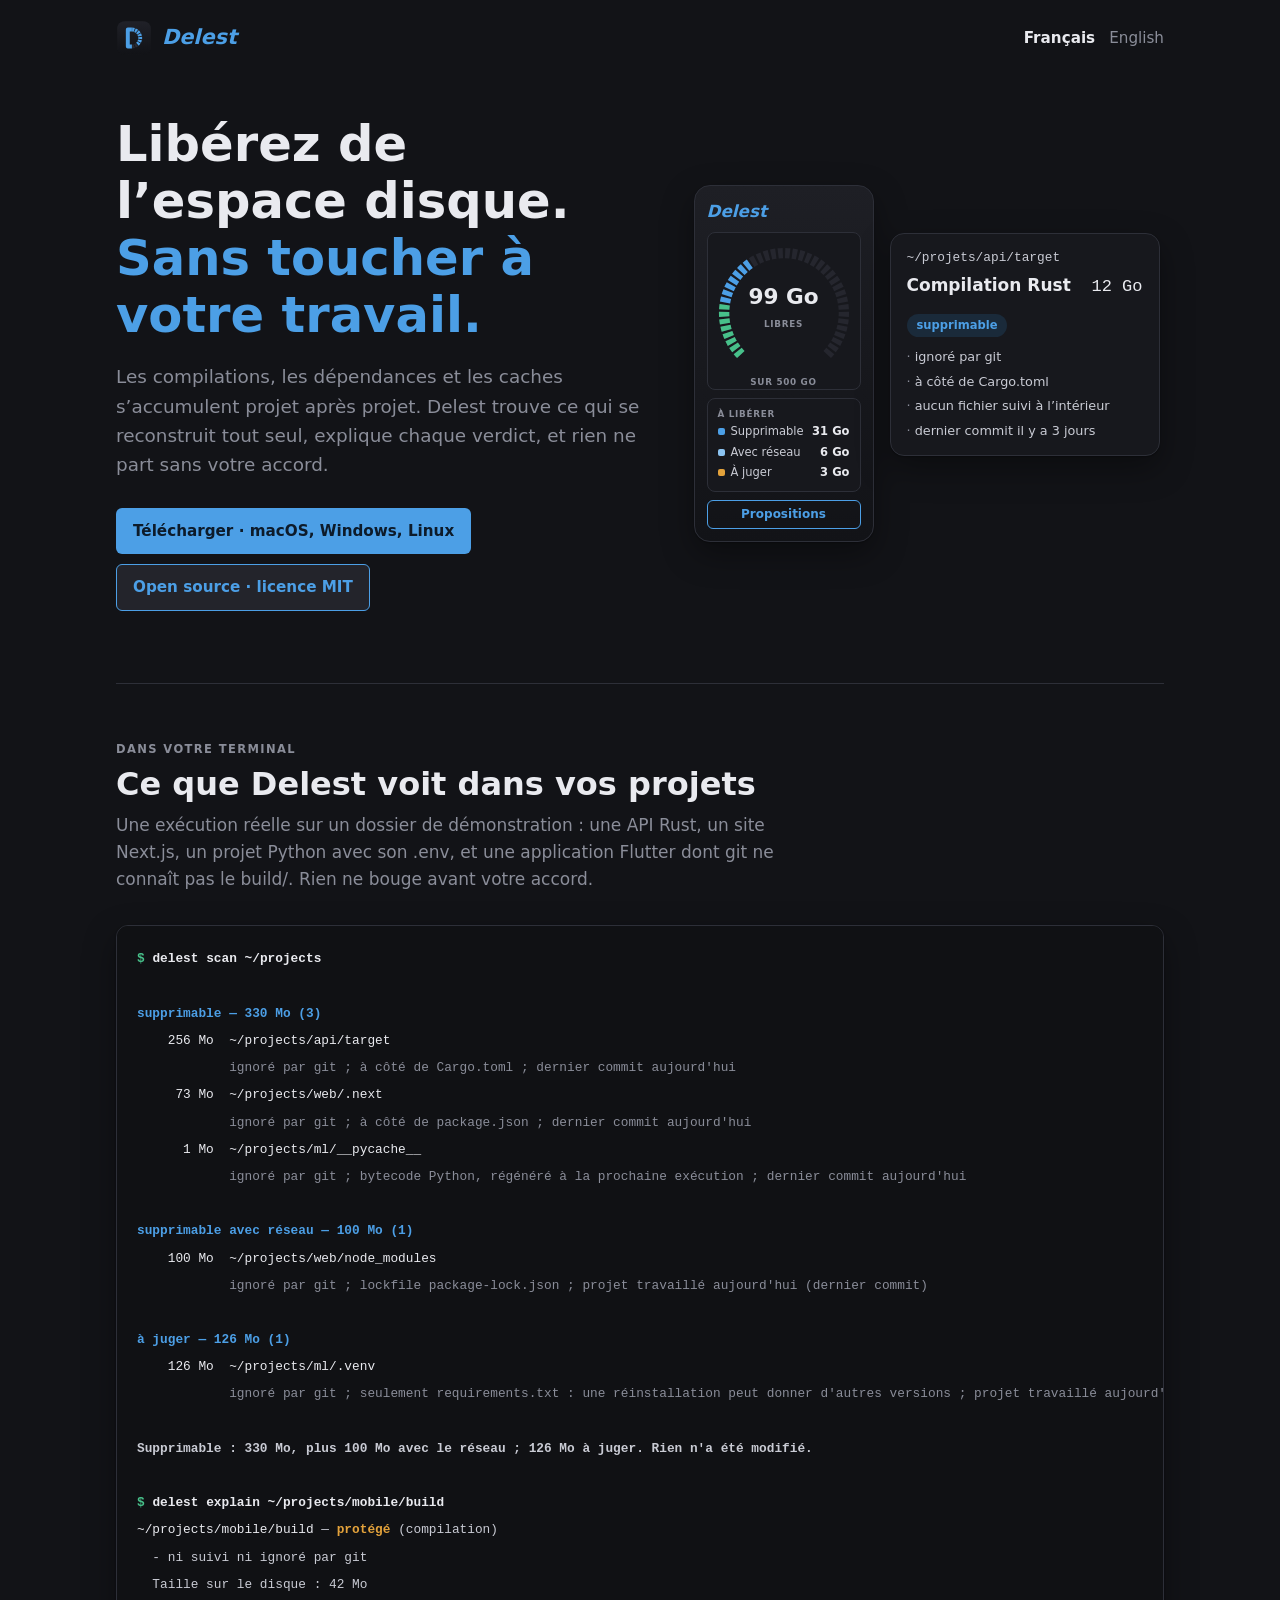
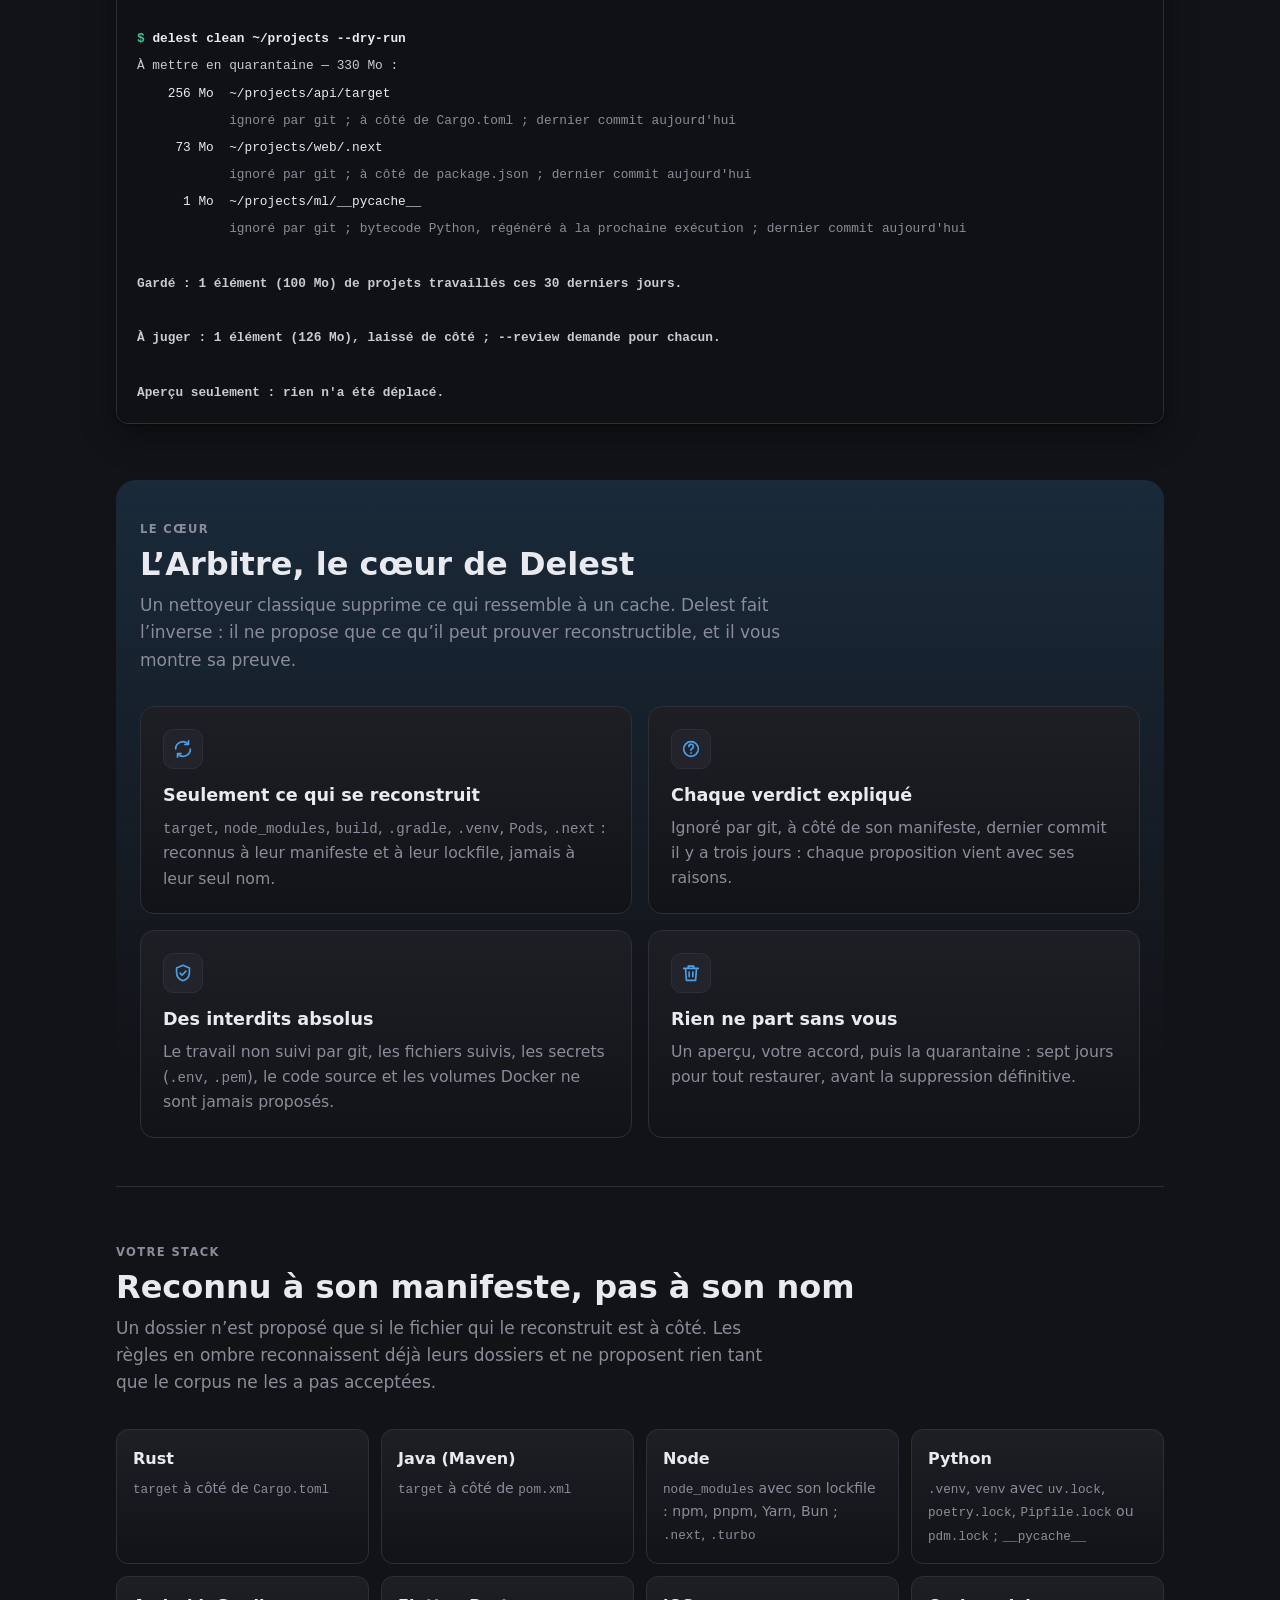
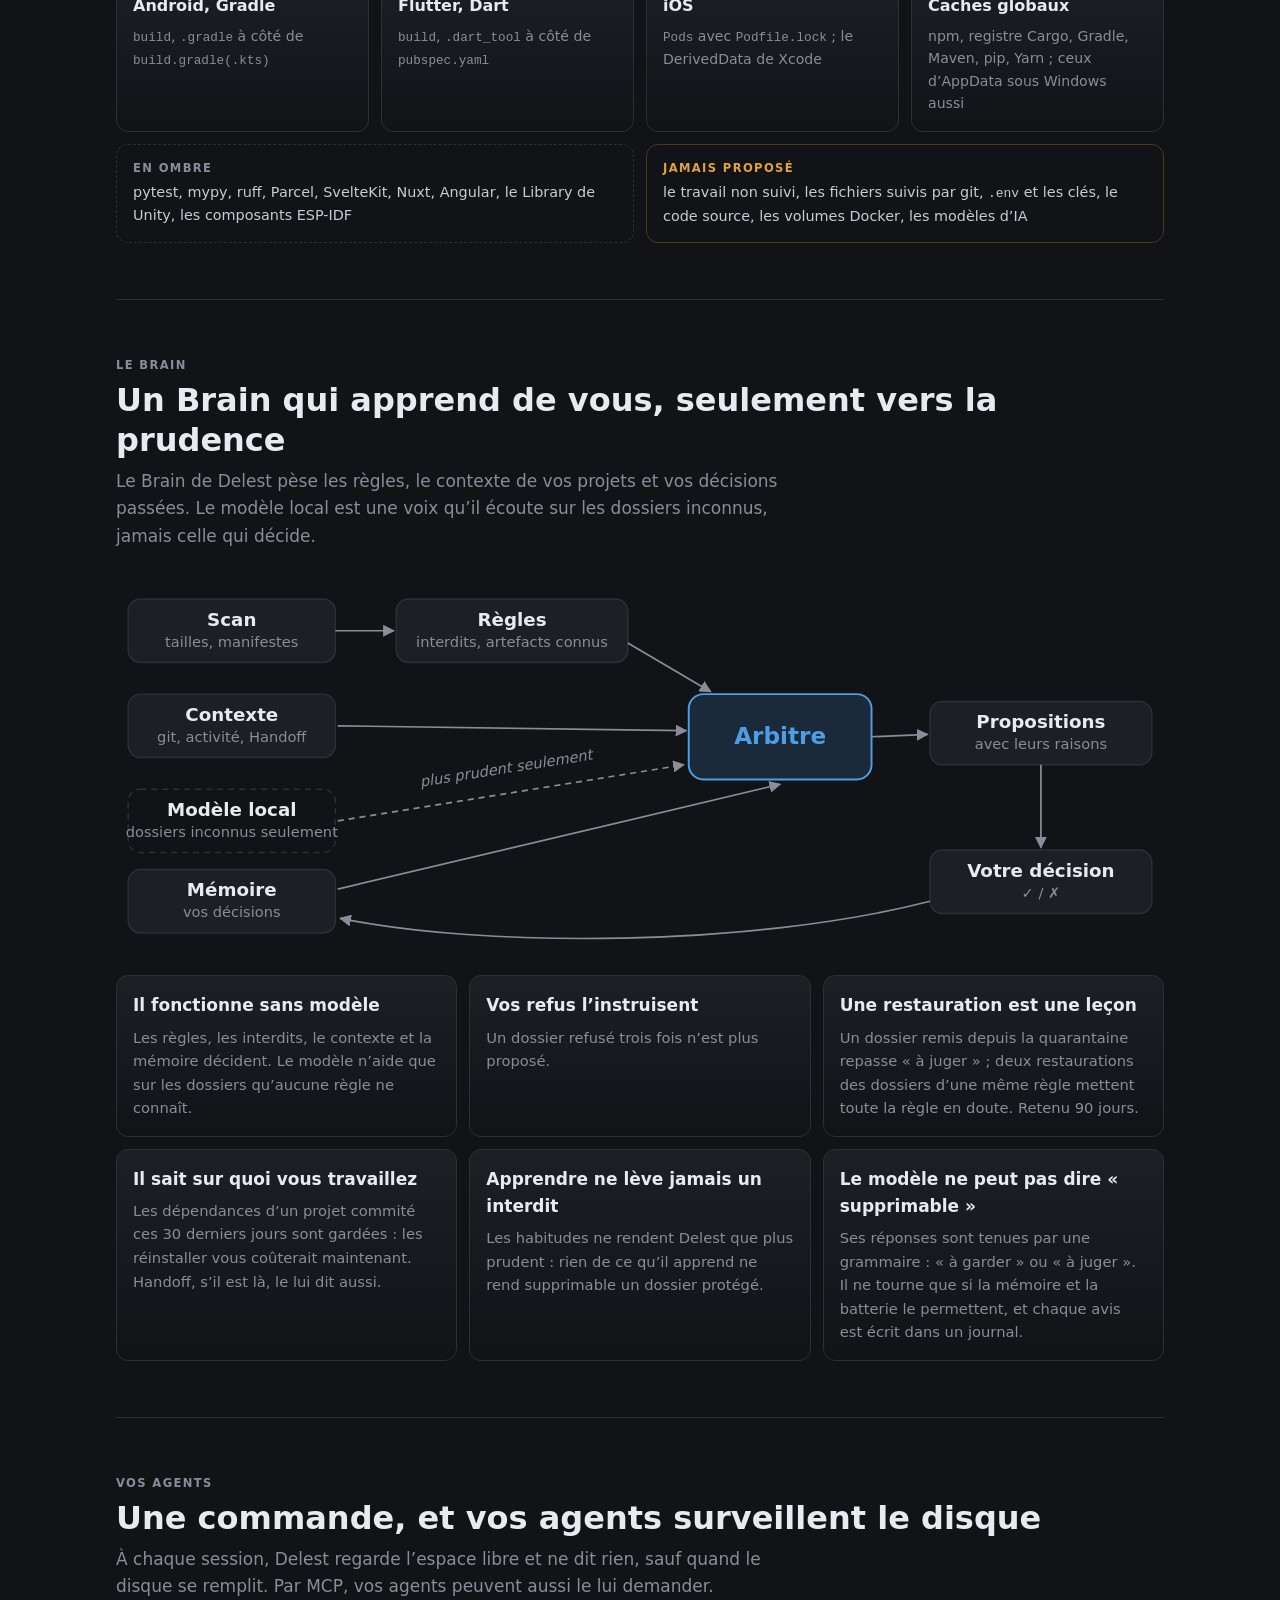
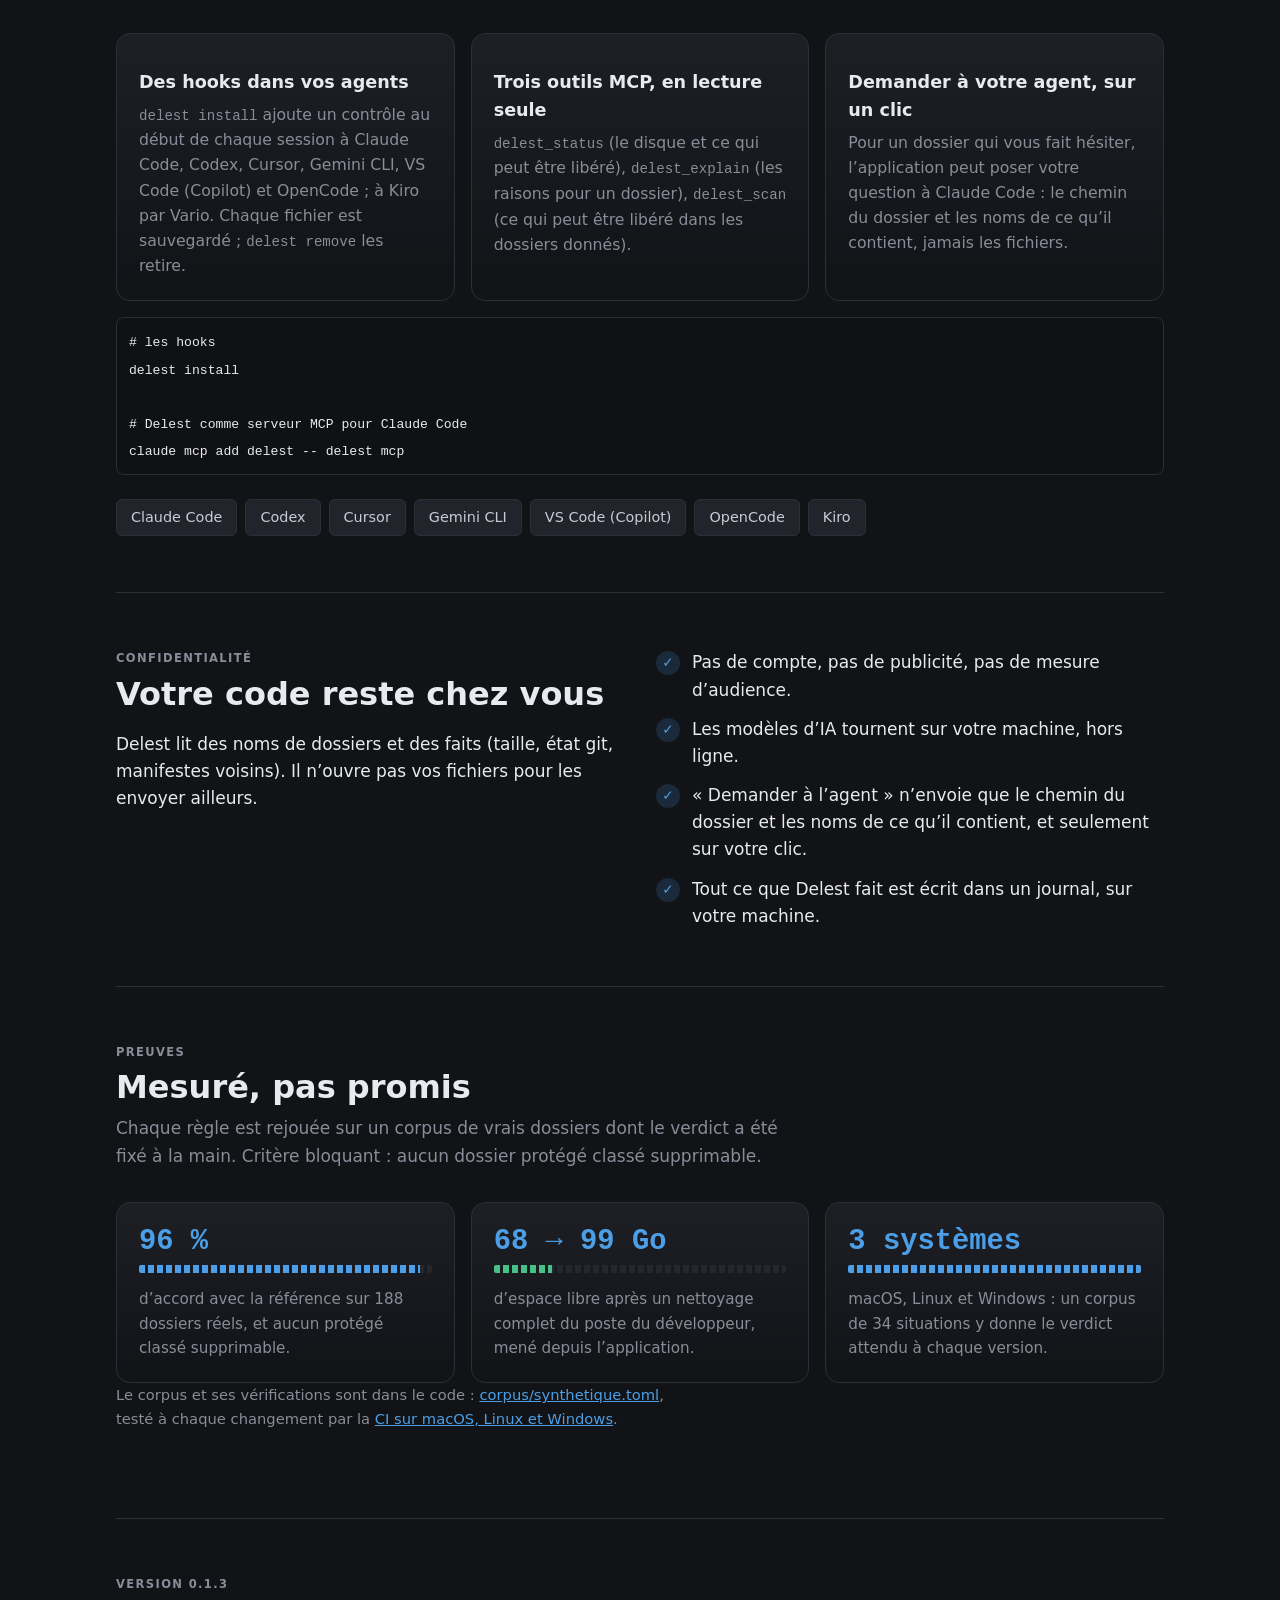
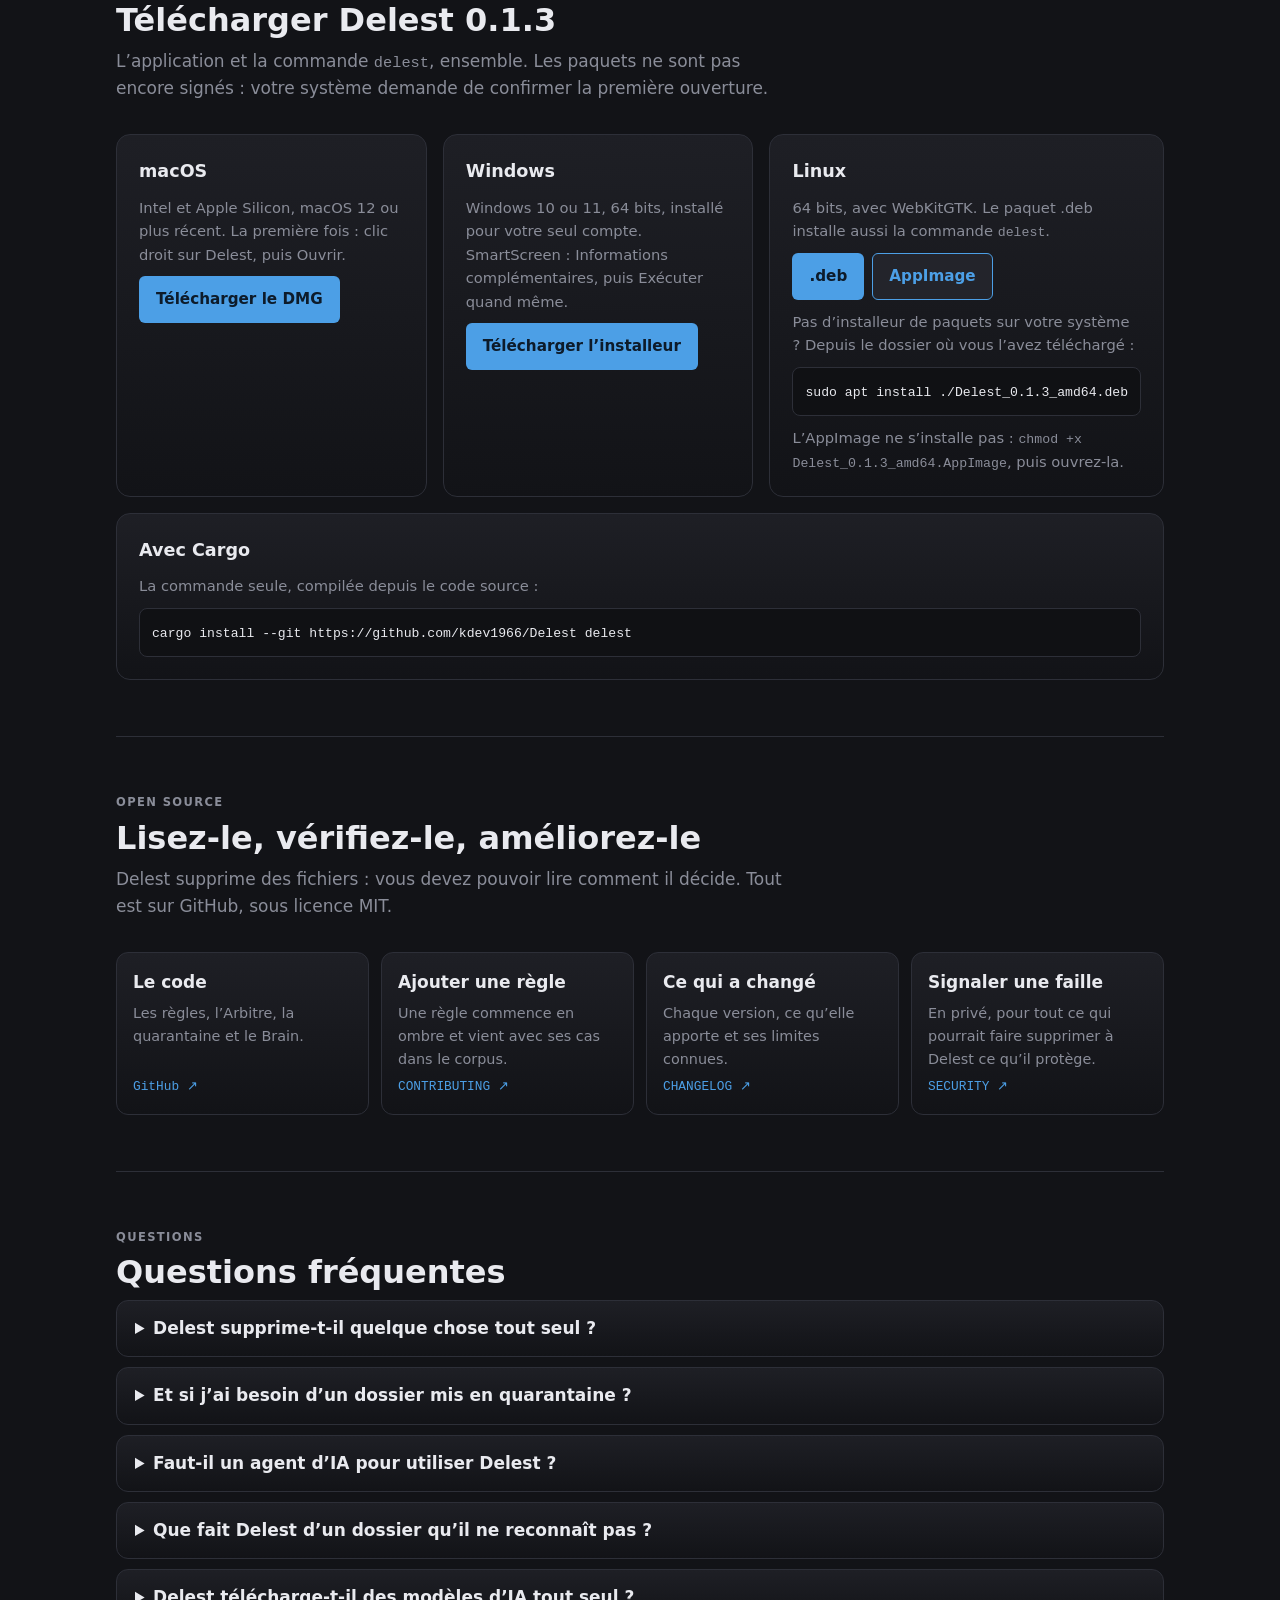
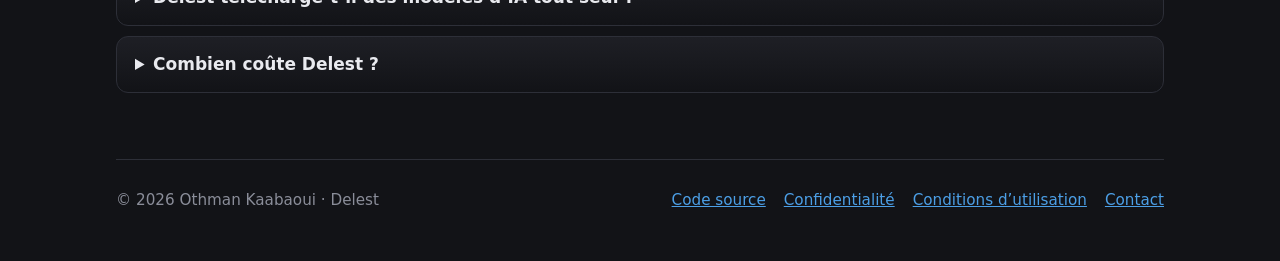
==== commit 697a2a23: "Delest 0.1.3 Co-Authored-By: Claude Opus 5.5 (1M context) <noreply@anthropic.com>" ====
--- a/fr/index.html
+++ b/fr/index.html
@@ -83,9 +83,9 @@
 <span class="t-size">      1 Mo</span>  <span class="t-path">~/projects/ml/__pycache__</span>
 <span class="t-why">            ignoré par git ; bytecode Python, régénéré à la prochaine exécution ; dernier commit aujourd&#x27;hui</span>
 
-<span class="t-sum">Gardés : 1 élément (100 Mo) de projets travaillés ces 30 derniers jours.</span>
+<span class="t-sum">Gardé : 1 élément (100 Mo) de projets travaillés ces 30 derniers jours.</span>
 
-<span class="t-sum">À juger : 1 élément (126 Mo), laissés de côté ; --review demande pour chacun.</span>
+<span class="t-sum">À juger : 1 élément (126 Mo), laissé de côté ; --review demande pour chacun.</span>
 
 <span class="t-sum">Aperçu seulement : rien n&#x27;a été déplacé.</span></code></pre>
 </section>
@@ -137,9 +137,9 @@
 </section>
 
 <section class="section" id="telecharger">
-<span class="etiquette">Version 0.1.2</span><h2>Télécharger Delest 0.1.2</h2>
+<span class="etiquette">Version 0.1.3</span><h2>Télécharger Delest 0.1.3</h2>
 <p>L’application et la commande <code>delest</code>, ensemble. Les paquets ne sont pas encore signés : votre système demande de confirmer la première ouverture.</p>
-<div class="telechargements"><div class="systeme"><h3>macOS</h3><p>Intel et Apple Silicon, macOS 12 ou plus récent. La première fois : clic droit sur Delest, puis Ouvrir.</p><a class="badge plein" href="https://github.com/kdev1966/Delest/releases/download/v0.1.2/Delest_0.1.2_universal.dmg">Télécharger le DMG</a></div><div class="systeme"><h3>Windows</h3><p>Windows 10 ou 11, 64 bits, installé pour votre seul compte. SmartScreen : Informations complémentaires, puis Exécuter quand même.</p><a class="badge plein" href="https://github.com/kdev1966/Delest/releases/download/v0.1.2/Delest_0.1.2_x64-setup.exe">Télécharger l’installeur</a></div><div class="systeme"><h3>Linux</h3><p>64 bits, avec WebKitGTK. Le paquet .deb installe aussi la commande <code>delest</code>.</p><div class="autres"><a class="badge plein" href="https://github.com/kdev1966/Delest/releases/download/v0.1.2/Delest_0.1.2_amd64.deb">.deb</a><a class="badge voile" href="https://github.com/kdev1966/Delest/releases/download/v0.1.2/Delest_0.1.2_amd64.AppImage">AppImage</a></div><p>Pas d’installeur de paquets sur votre système ? Depuis le dossier où vous l’avez téléchargé :</p><pre class="commande"><code>sudo apt install ./Delest_0.1.2_amd64.deb</code></pre><p>L’AppImage ne s’installe pas : <code>chmod +x Delest_0.1.2_amd64.AppImage</code>, puis ouvrez-la.</p></div><div class="systeme cargo"><h3>Avec Cargo</h3><p>La commande seule, compilée depuis le code source :</p><pre class="commande"><code>cargo install --git https://github.com/kdev1966/Delest delest</code></pre></div></div>
+<div class="telechargements"><div class="systeme"><h3>macOS</h3><p>Intel et Apple Silicon, macOS 12 ou plus récent. La première fois : clic droit sur Delest, puis Ouvrir.</p><a class="badge plein" href="https://github.com/kdev1966/Delest/releases/download/v0.1.3/Delest_0.1.3_universal.dmg">Télécharger le DMG</a></div><div class="systeme"><h3>Windows</h3><p>Windows 10 ou 11, 64 bits, installé pour votre seul compte. SmartScreen : Informations complémentaires, puis Exécuter quand même.</p><a class="badge plein" href="https://github.com/kdev1966/Delest/releases/download/v0.1.3/Delest_0.1.3_x64-setup.exe">Télécharger l’installeur</a></div><div class="systeme"><h3>Linux</h3><p>64 bits, avec WebKitGTK. Le paquet .deb installe aussi la commande <code>delest</code>.</p><div class="autres"><a class="badge plein" href="https://github.com/kdev1966/Delest/releases/download/v0.1.3/Delest_0.1.3_amd64.deb">.deb</a><a class="badge voile" href="https://github.com/kdev1966/Delest/releases/download/v0.1.3/Delest_0.1.3_amd64.AppImage">AppImage</a></div><p>Pas d’installeur de paquets sur votre système ? Depuis le dossier où vous l’avez téléchargé :</p><pre class="commande"><code>sudo apt install ./Delest_0.1.3_amd64.deb</code></pre><p>L’AppImage ne s’installe pas : <code>chmod +x Delest_0.1.3_amd64.AppImage</code>, puis ouvrez-la.</p></div><div class="systeme cargo"><h3>Avec Cargo</h3><p>La commande seule, compilée depuis le code source :</p><pre class="commande"><code>cargo install --git https://github.com/kdev1966/Delest delest</code></pre></div></div>
 </section>
 
 <section class="section" id="source">
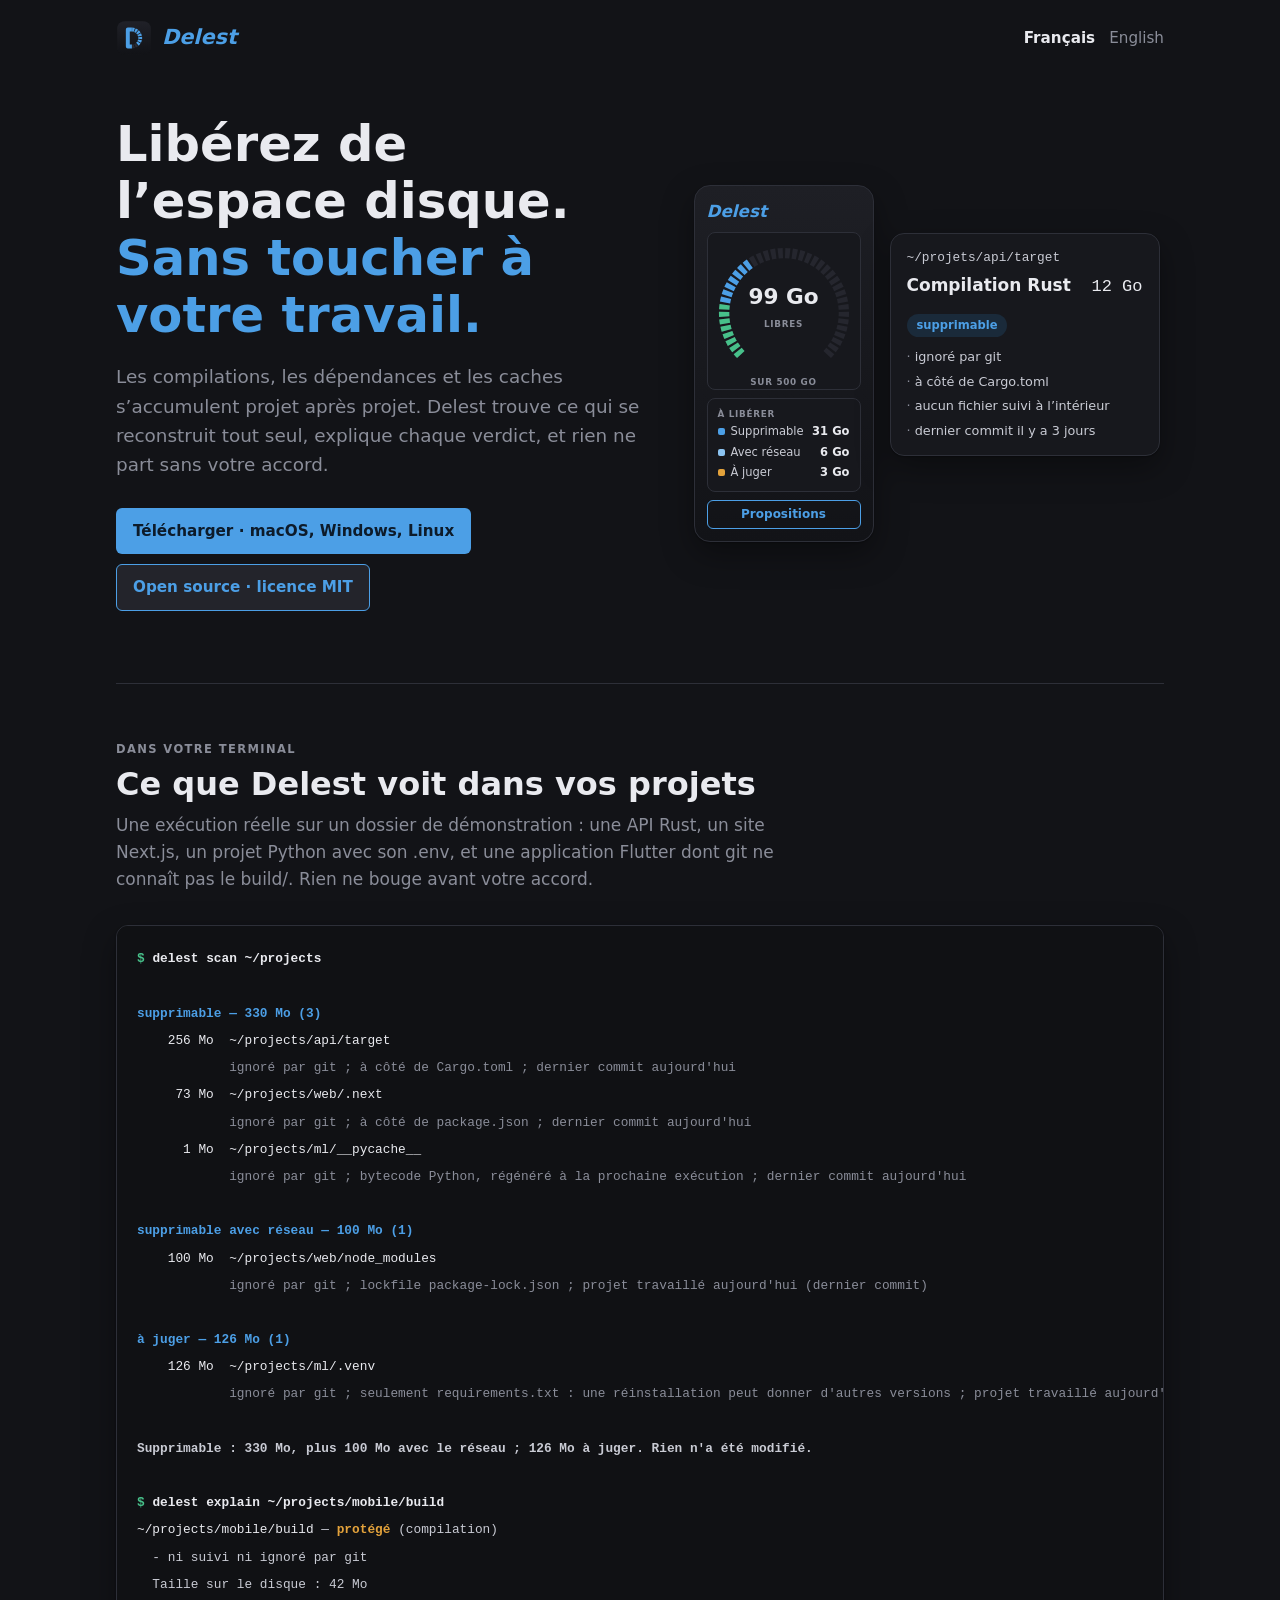
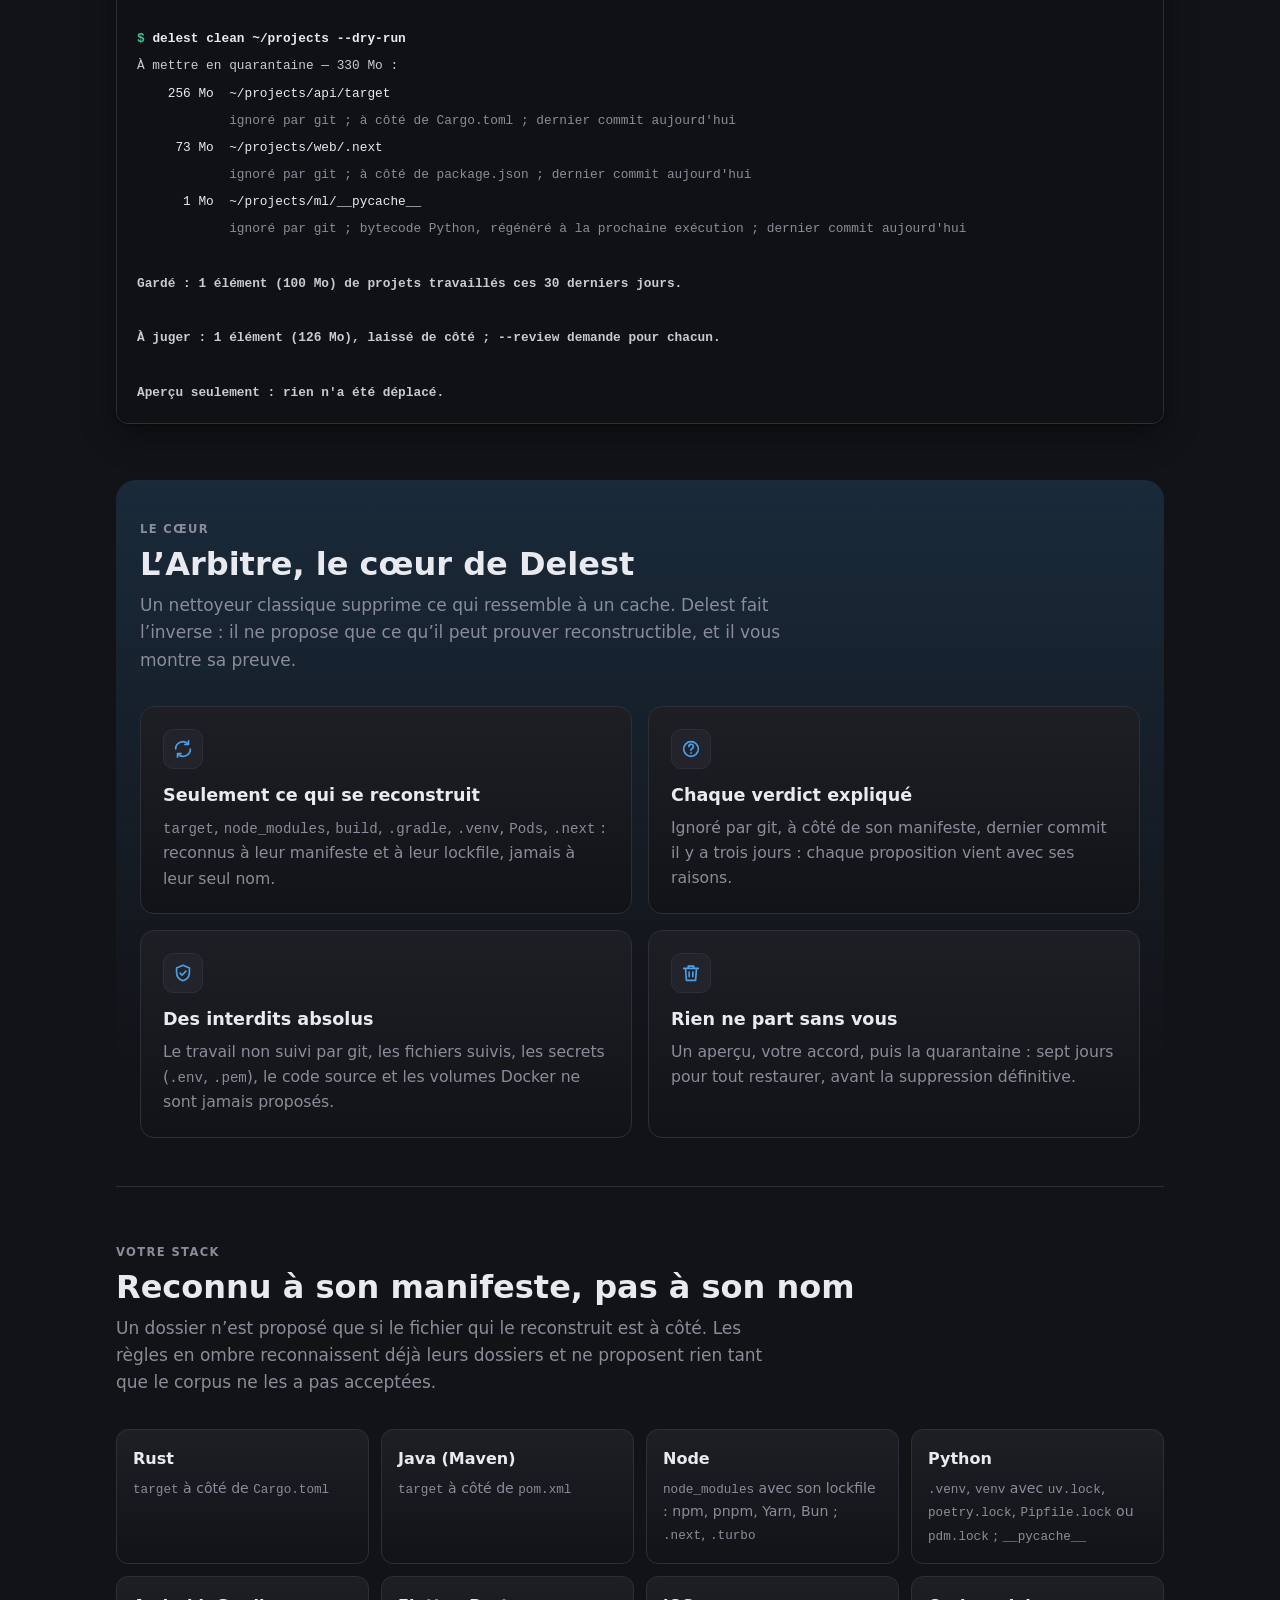
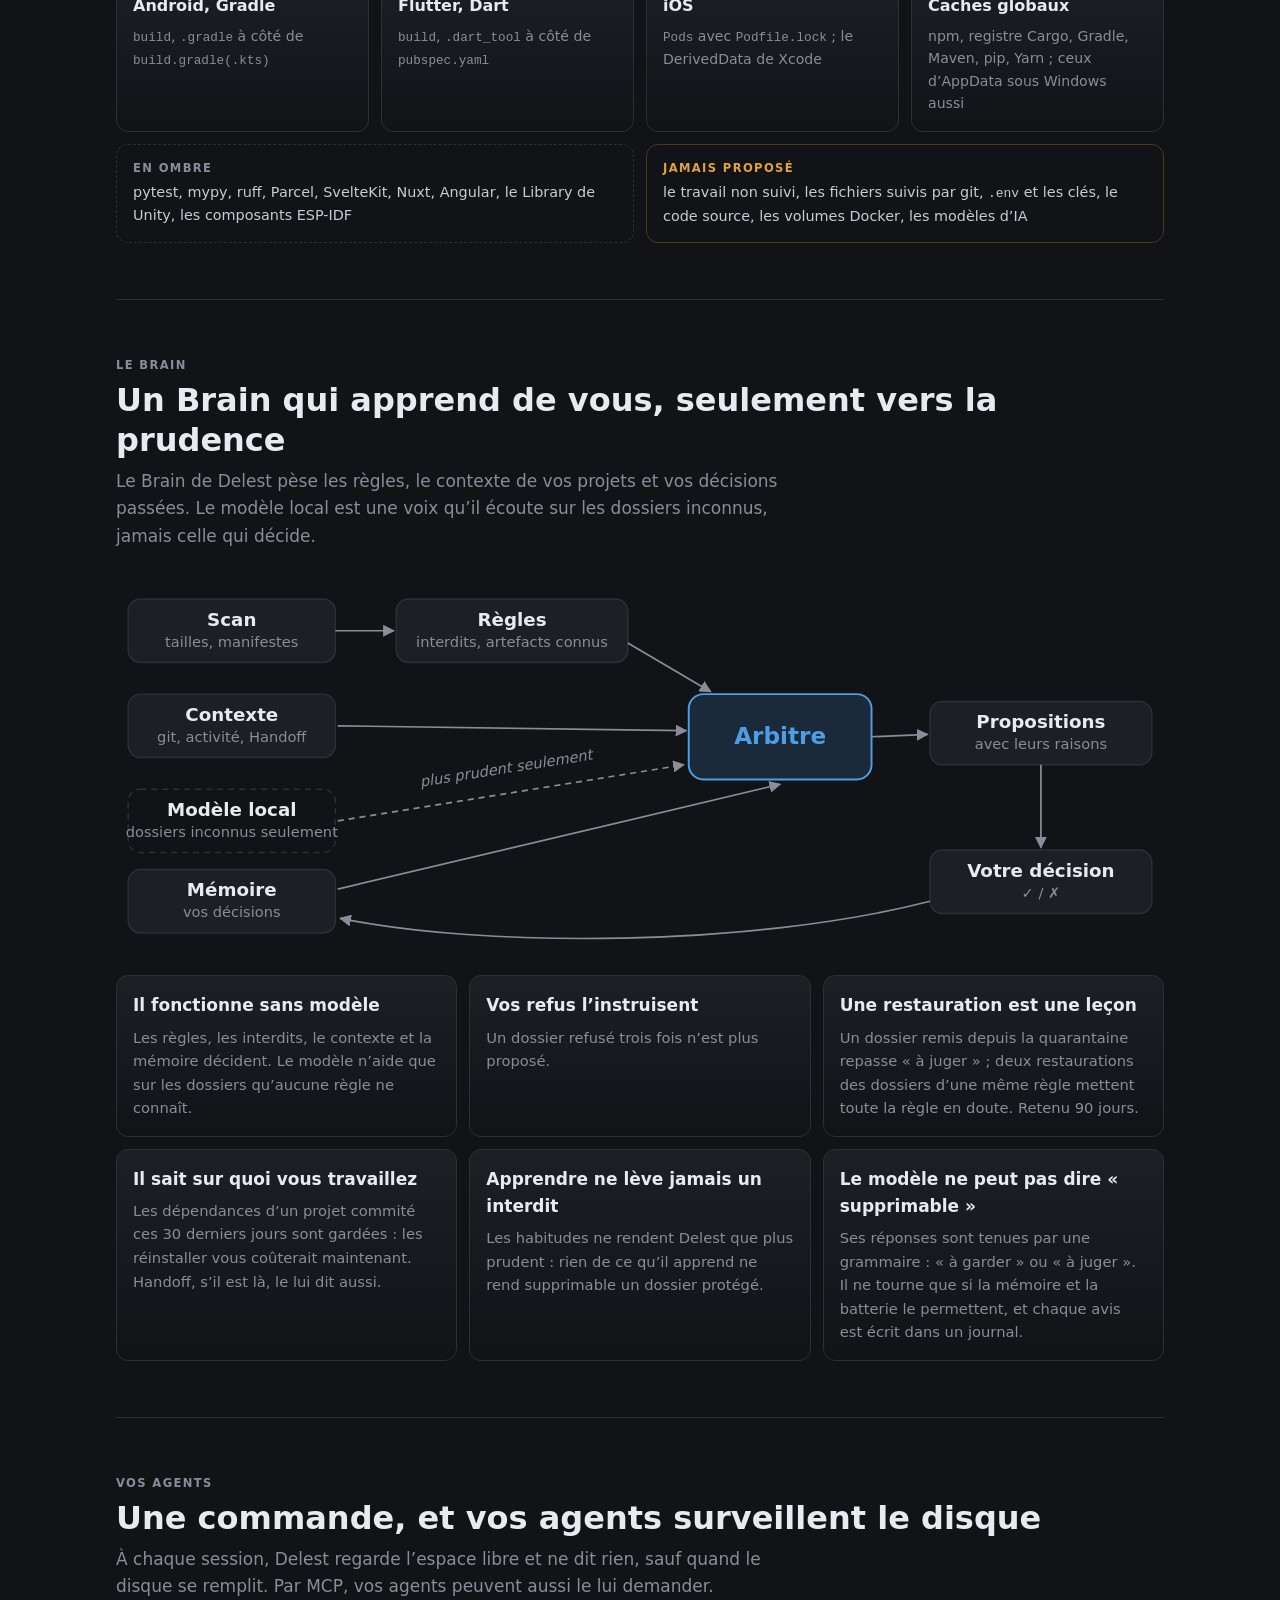
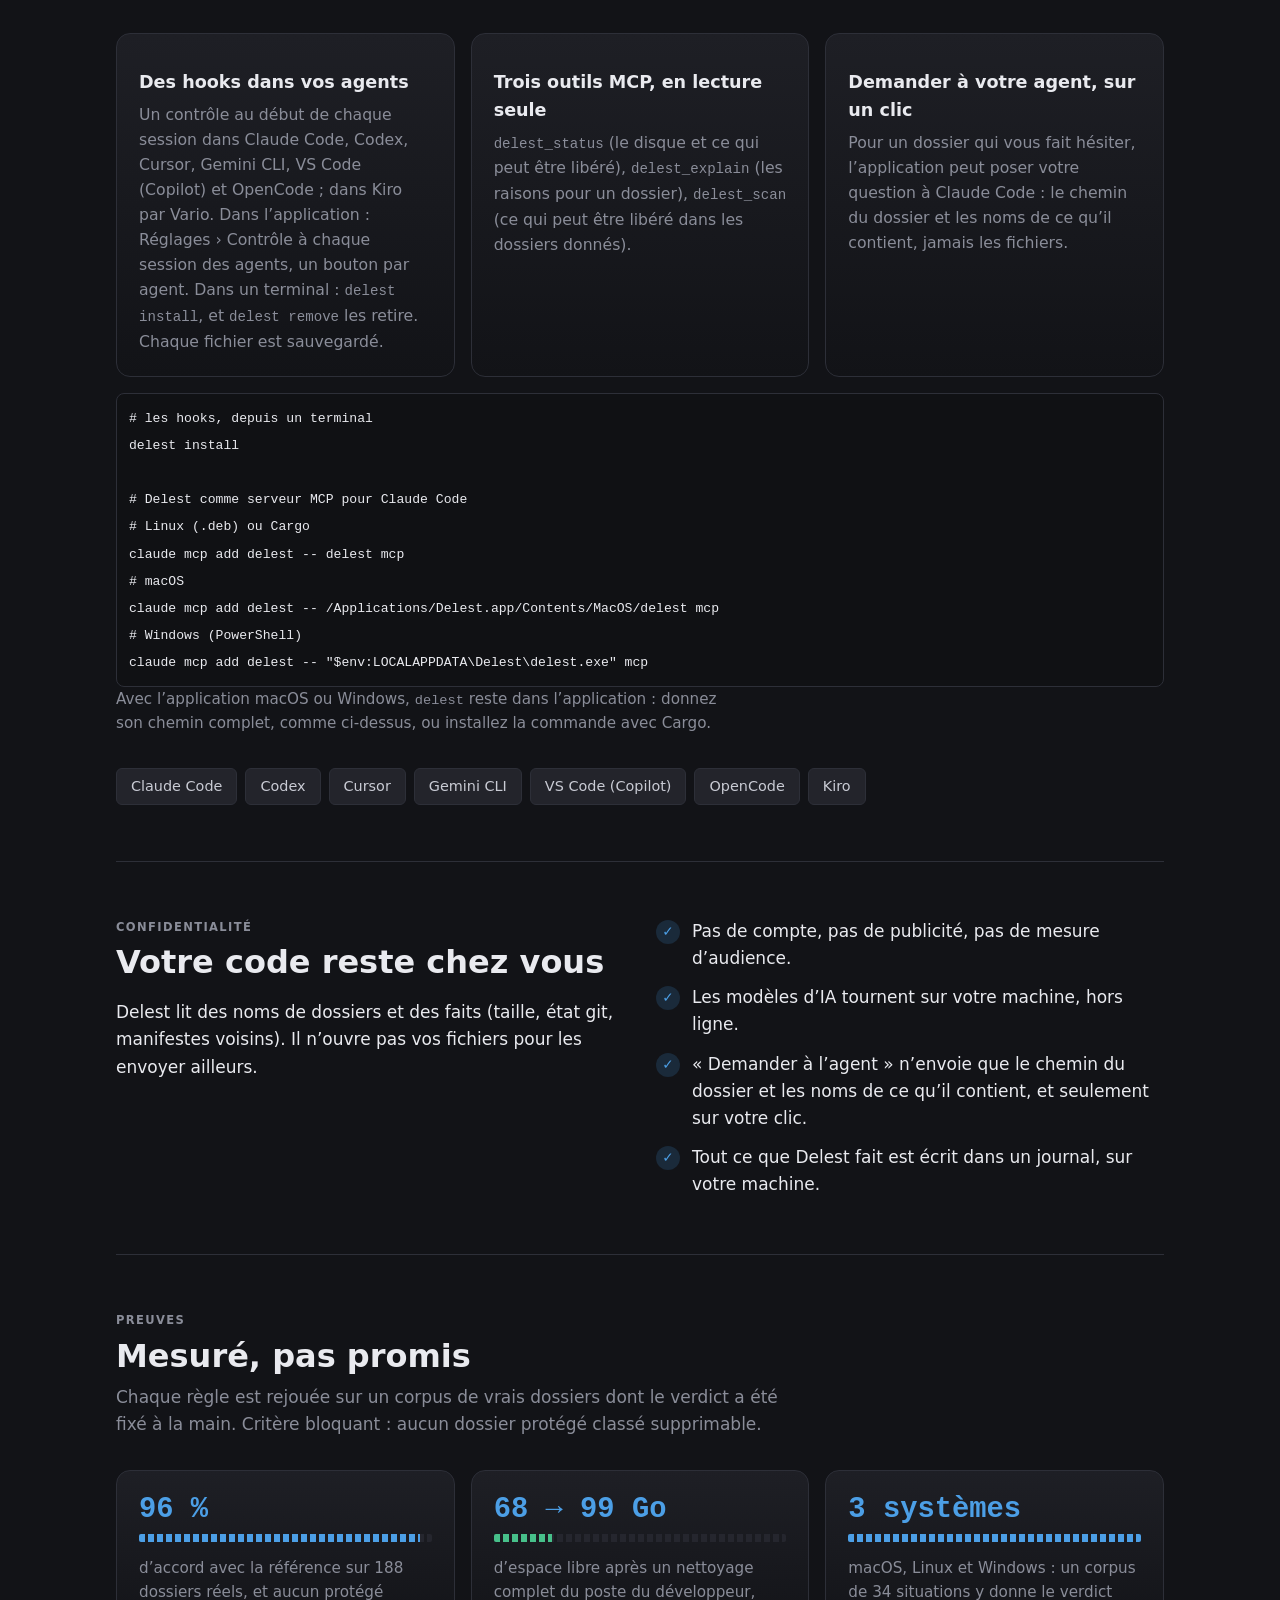
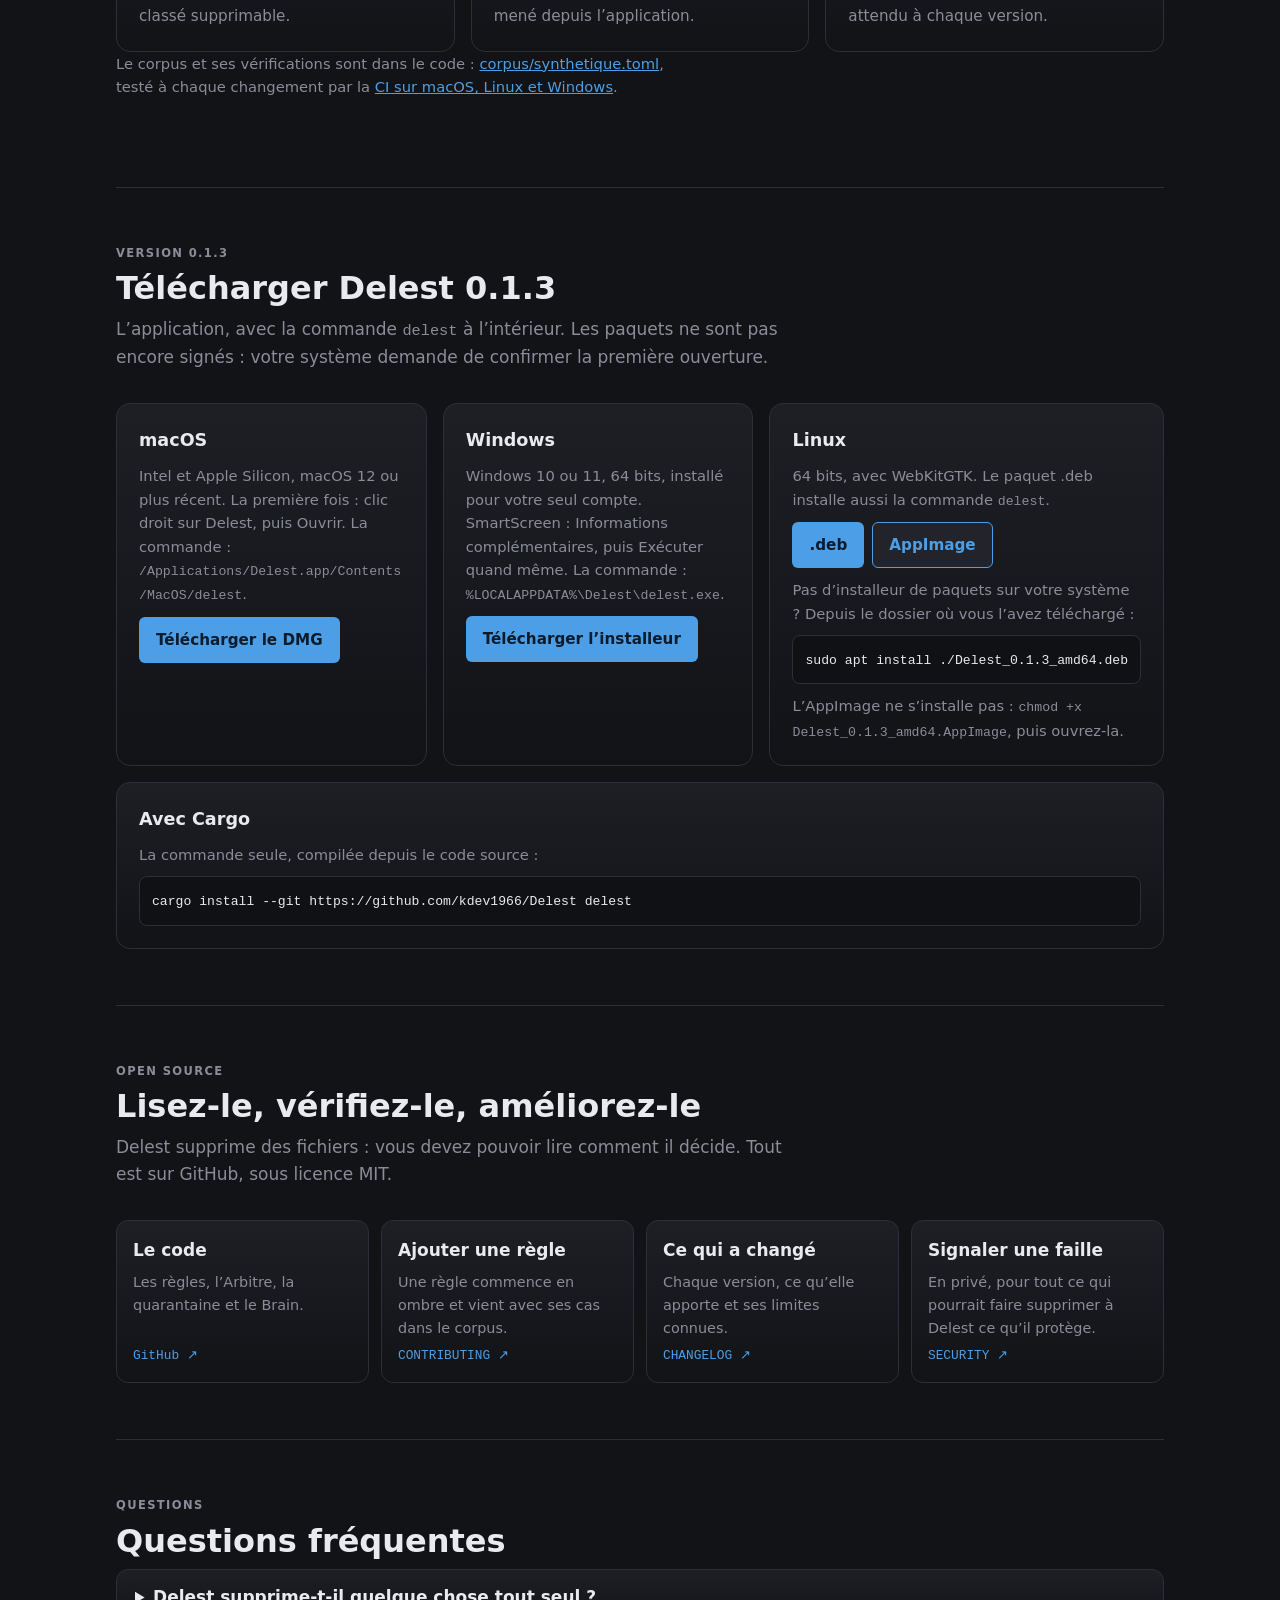
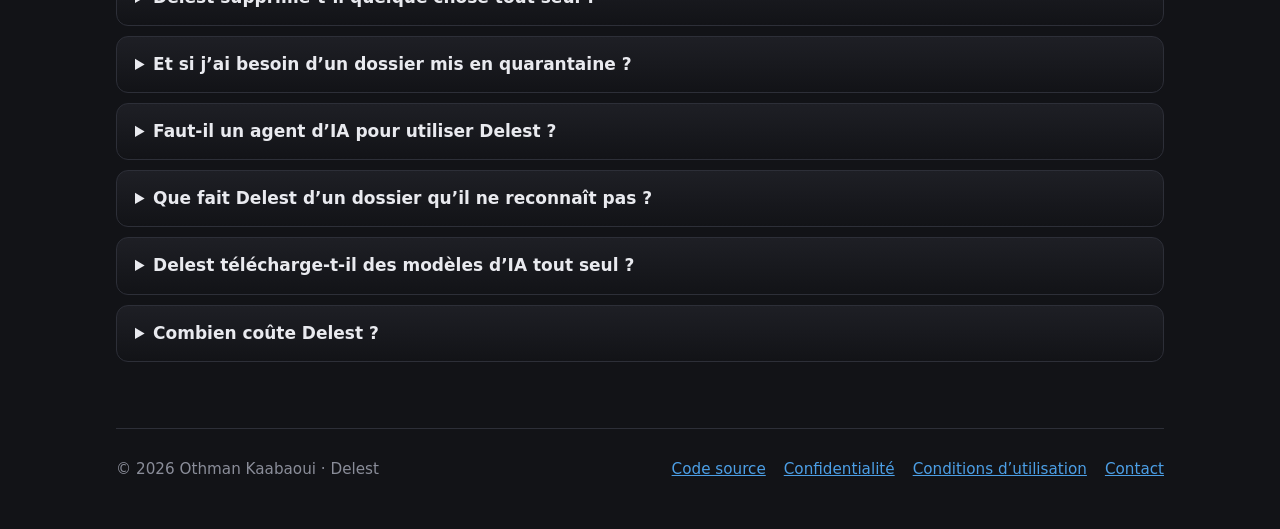
==== commit 75d0c0d2: "The delest command's place with the macOS and Windows apps, the MCP command for each system, and the" ====
--- a/fr/index.html
+++ b/fr/index.html
@@ -115,12 +115,18 @@
 <section class="section" id="agents">
 <span class="etiquette">Vos agents</span><h2>Une commande, et vos agents surveillent le disque</h2>
 <p>À chaque session, Delest regarde l’espace libre et ne dit rien, sauf quand le disque se remplit. Par MCP, vos agents peuvent aussi le lui demander.</p>
-<div class="grille"><div class="carte"><h3>Des hooks dans vos agents</h3><p><code>delest install</code> ajoute un contrôle au début de chaque session à Claude Code, Codex, Cursor, Gemini CLI, VS Code (Copilot) et OpenCode ; à Kiro par Vario. Chaque fichier est sauvegardé ; <code>delest remove</code> les retire.</p></div><div class="carte"><h3>Trois outils MCP, en lecture seule</h3><p><code>delest_status</code> (le disque et ce qui peut être libéré), <code>delest_explain</code> (les raisons pour un dossier), <code>delest_scan</code> (ce qui peut être libéré dans les dossiers donnés).</p></div><div class="carte"><h3>Demander à votre agent, sur un clic</h3><p>Pour un dossier qui vous fait hésiter, l’application peut poser votre question à Claude Code : le chemin du dossier et les noms de ce qu’il contient, jamais les fichiers.</p></div></div>
-<pre class="commande"><code># les hooks
+<div class="grille"><div class="carte"><h3>Des hooks dans vos agents</h3><p>Un contrôle au début de chaque session dans Claude Code, Codex, Cursor, Gemini CLI, VS Code (Copilot) et OpenCode ; dans Kiro par Vario. Dans l’application : Réglages › Contrôle à chaque session des agents, un bouton par agent. Dans un terminal : <code>delest install</code>, et <code>delest remove</code> les retire. Chaque fichier est sauvegardé.</p></div><div class="carte"><h3>Trois outils MCP, en lecture seule</h3><p><code>delest_status</code> (le disque et ce qui peut être libéré), <code>delest_explain</code> (les raisons pour un dossier), <code>delest_scan</code> (ce qui peut être libéré dans les dossiers donnés).</p></div><div class="carte"><h3>Demander à votre agent, sur un clic</h3><p>Pour un dossier qui vous fait hésiter, l’application peut poser votre question à Claude Code : le chemin du dossier et les noms de ce qu’il contient, jamais les fichiers.</p></div></div>
+<pre class="commande"><code># les hooks, depuis un terminal
 delest install
 
 # Delest comme serveur MCP pour Claude Code
-claude mcp add delest -- delest mcp</code></pre>
+# Linux (.deb) ou Cargo
+claude mcp add delest -- delest mcp
+# macOS
+claude mcp add delest -- /Applications/Delest.app/Contents/MacOS/delest mcp
+# Windows (PowerShell)
+claude mcp add delest -- "$env:LOCALAPPDATA\Delest\delest.exe" mcp</code></pre>
+<p class="note">Avec l’application macOS ou Windows, <code>delest</code> reste dans l’application : donnez son chemin complet, comme ci-dessus, ou installez la commande avec Cargo.</p>
 <ul class="agents"><li>Claude Code</li><li>Codex</li><li>Cursor</li><li>Gemini CLI</li><li>VS Code (Copilot)</li><li>OpenCode</li><li>Kiro</li></ul>
 </section>
 
@@ -138,8 +144,8 @@
 
 <section class="section" id="telecharger">
 <span class="etiquette">Version 0.1.3</span><h2>Télécharger Delest 0.1.3</h2>
-<p>L’application et la commande <code>delest</code>, ensemble. Les paquets ne sont pas encore signés : votre système demande de confirmer la première ouverture.</p>
-<div class="telechargements"><div class="systeme"><h3>macOS</h3><p>Intel et Apple Silicon, macOS 12 ou plus récent. La première fois : clic droit sur Delest, puis Ouvrir.</p><a class="badge plein" href="https://github.com/kdev1966/Delest/releases/download/v0.1.3/Delest_0.1.3_universal.dmg">Télécharger le DMG</a></div><div class="systeme"><h3>Windows</h3><p>Windows 10 ou 11, 64 bits, installé pour votre seul compte. SmartScreen : Informations complémentaires, puis Exécuter quand même.</p><a class="badge plein" href="https://github.com/kdev1966/Delest/releases/download/v0.1.3/Delest_0.1.3_x64-setup.exe">Télécharger l’installeur</a></div><div class="systeme"><h3>Linux</h3><p>64 bits, avec WebKitGTK. Le paquet .deb installe aussi la commande <code>delest</code>.</p><div class="autres"><a class="badge plein" href="https://github.com/kdev1966/Delest/releases/download/v0.1.3/Delest_0.1.3_amd64.deb">.deb</a><a class="badge voile" href="https://github.com/kdev1966/Delest/releases/download/v0.1.3/Delest_0.1.3_amd64.AppImage">AppImage</a></div><p>Pas d’installeur de paquets sur votre système ? Depuis le dossier où vous l’avez téléchargé :</p><pre class="commande"><code>sudo apt install ./Delest_0.1.3_amd64.deb</code></pre><p>L’AppImage ne s’installe pas : <code>chmod +x Delest_0.1.3_amd64.AppImage</code>, puis ouvrez-la.</p></div><div class="systeme cargo"><h3>Avec Cargo</h3><p>La commande seule, compilée depuis le code source :</p><pre class="commande"><code>cargo install --git https://github.com/kdev1966/Delest delest</code></pre></div></div>
+<p>L’application, avec la commande <code>delest</code> à l’intérieur. Les paquets ne sont pas encore signés : votre système demande de confirmer la première ouverture.</p>
+<div class="telechargements"><div class="systeme"><h3>macOS</h3><p>Intel et Apple Silicon, macOS 12 ou plus récent. La première fois : clic droit sur Delest, puis Ouvrir. La commande : <code>/Applications/Delest.app/Contents/MacOS/delest</code>.</p><a class="badge plein" href="https://github.com/kdev1966/Delest/releases/download/v0.1.3/Delest_0.1.3_universal.dmg">Télécharger le DMG</a></div><div class="systeme"><h3>Windows</h3><p>Windows 10 ou 11, 64 bits, installé pour votre seul compte. SmartScreen : Informations complémentaires, puis Exécuter quand même. La commande : <code>%LOCALAPPDATA%\Delest\delest.exe</code>.</p><a class="badge plein" href="https://github.com/kdev1966/Delest/releases/download/v0.1.3/Delest_0.1.3_x64-setup.exe">Télécharger l’installeur</a></div><div class="systeme"><h3>Linux</h3><p>64 bits, avec WebKitGTK. Le paquet .deb installe aussi la commande <code>delest</code>.</p><div class="autres"><a class="badge plein" href="https://github.com/kdev1966/Delest/releases/download/v0.1.3/Delest_0.1.3_amd64.deb">.deb</a><a class="badge voile" href="https://github.com/kdev1966/Delest/releases/download/v0.1.3/Delest_0.1.3_amd64.AppImage">AppImage</a></div><p>Pas d’installeur de paquets sur votre système ? Depuis le dossier où vous l’avez téléchargé :</p><pre class="commande"><code>sudo apt install ./Delest_0.1.3_amd64.deb</code></pre><p>L’AppImage ne s’installe pas : <code>chmod +x Delest_0.1.3_amd64.AppImage</code>, puis ouvrez-la.</p></div><div class="systeme cargo"><h3>Avec Cargo</h3><p>La commande seule, compilée depuis le code source :</p><pre class="commande"><code>cargo install --git https://github.com/kdev1966/Delest delest</code></pre></div></div>
 </section>
 
 <section class="section" id="source">
--- a/style.css
+++ b/style.css
@@ -108,6 +108,7 @@
 /* A command to copy, as the app's display plates. */
 .commande { margin: 0; padding: 10px 12px; border-radius: 8px; background: var(--ecran); border: 1px solid var(--filet); overflow-x: auto; }
 .commande code { font-size: .82rem; color: var(--encre); user-select: all; white-space: pre; }
+.note { color: var(--graphite); font-size: .95rem; margin: 10px 0 0; }
 
 .questions details { border-radius: 12px; padding: 14px 18px; margin-bottom: 10px; }
 .questions summary { cursor: pointer; font-weight: 600; }
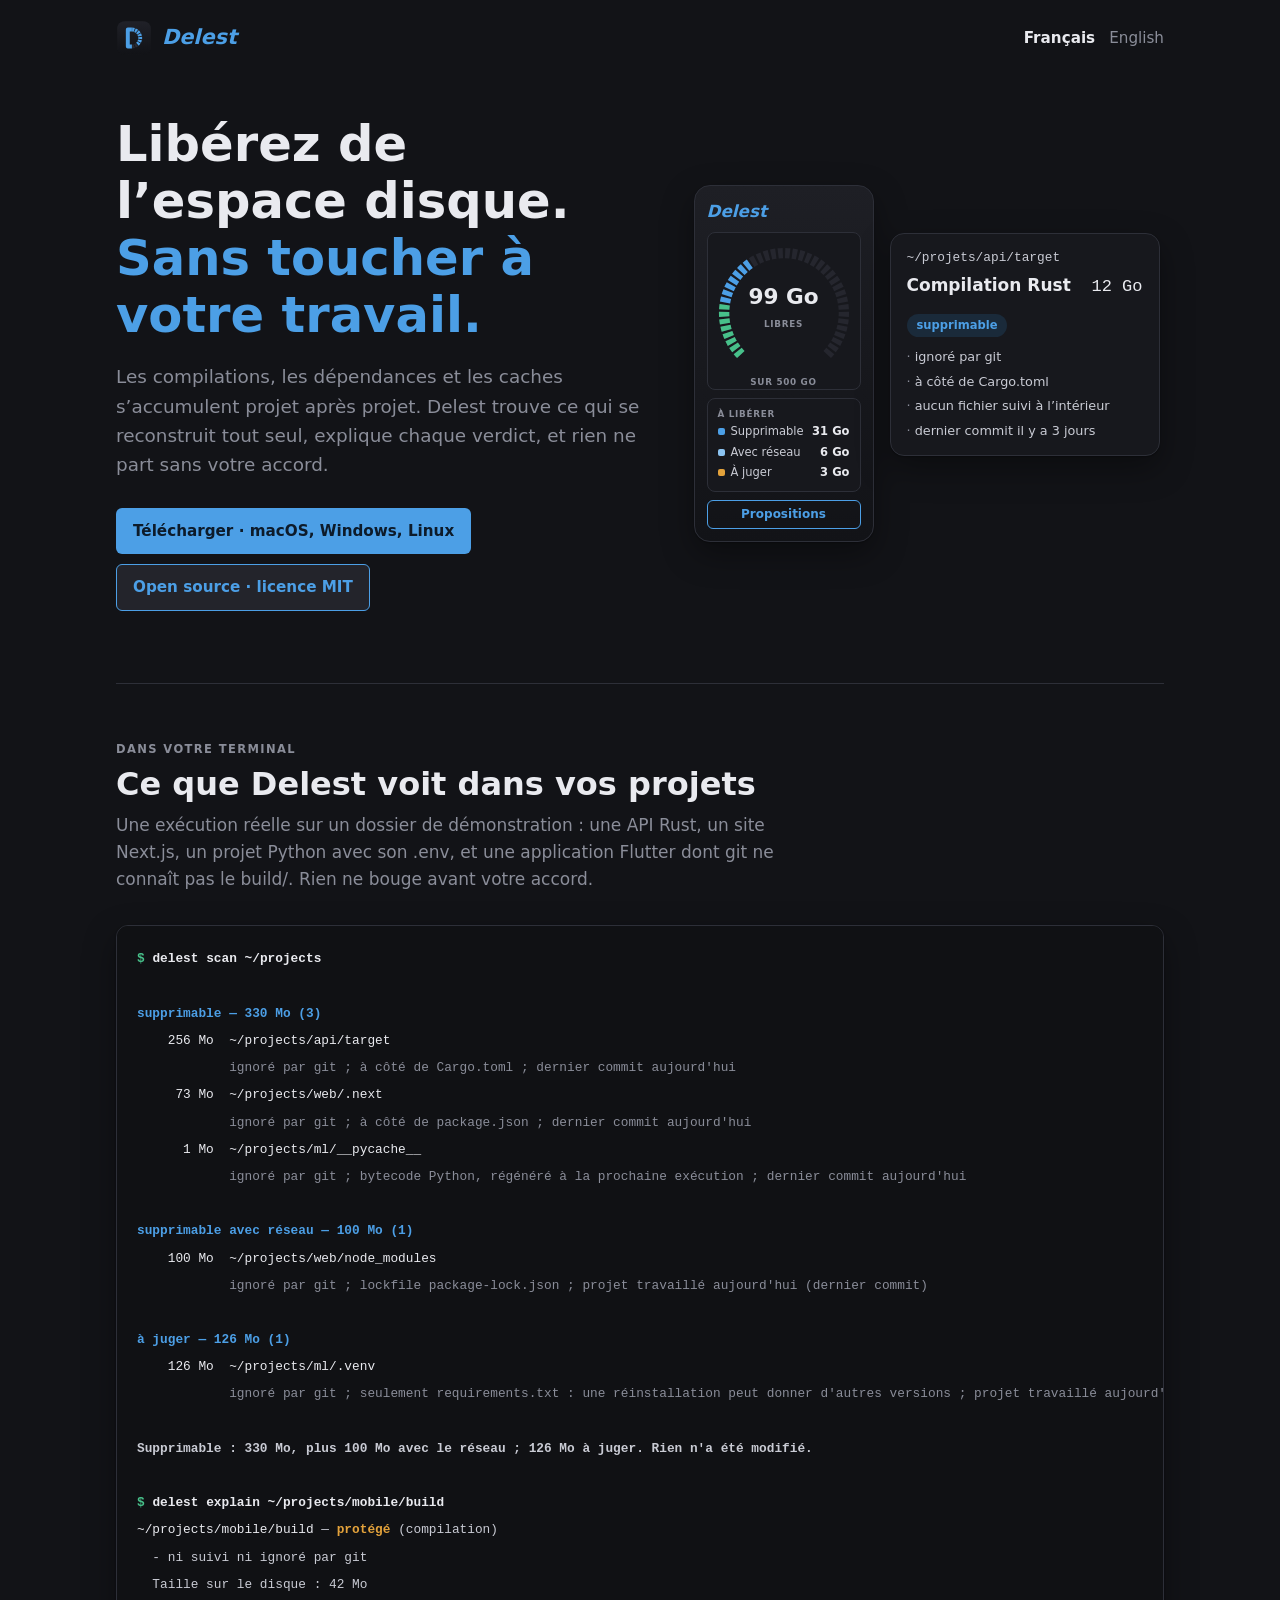
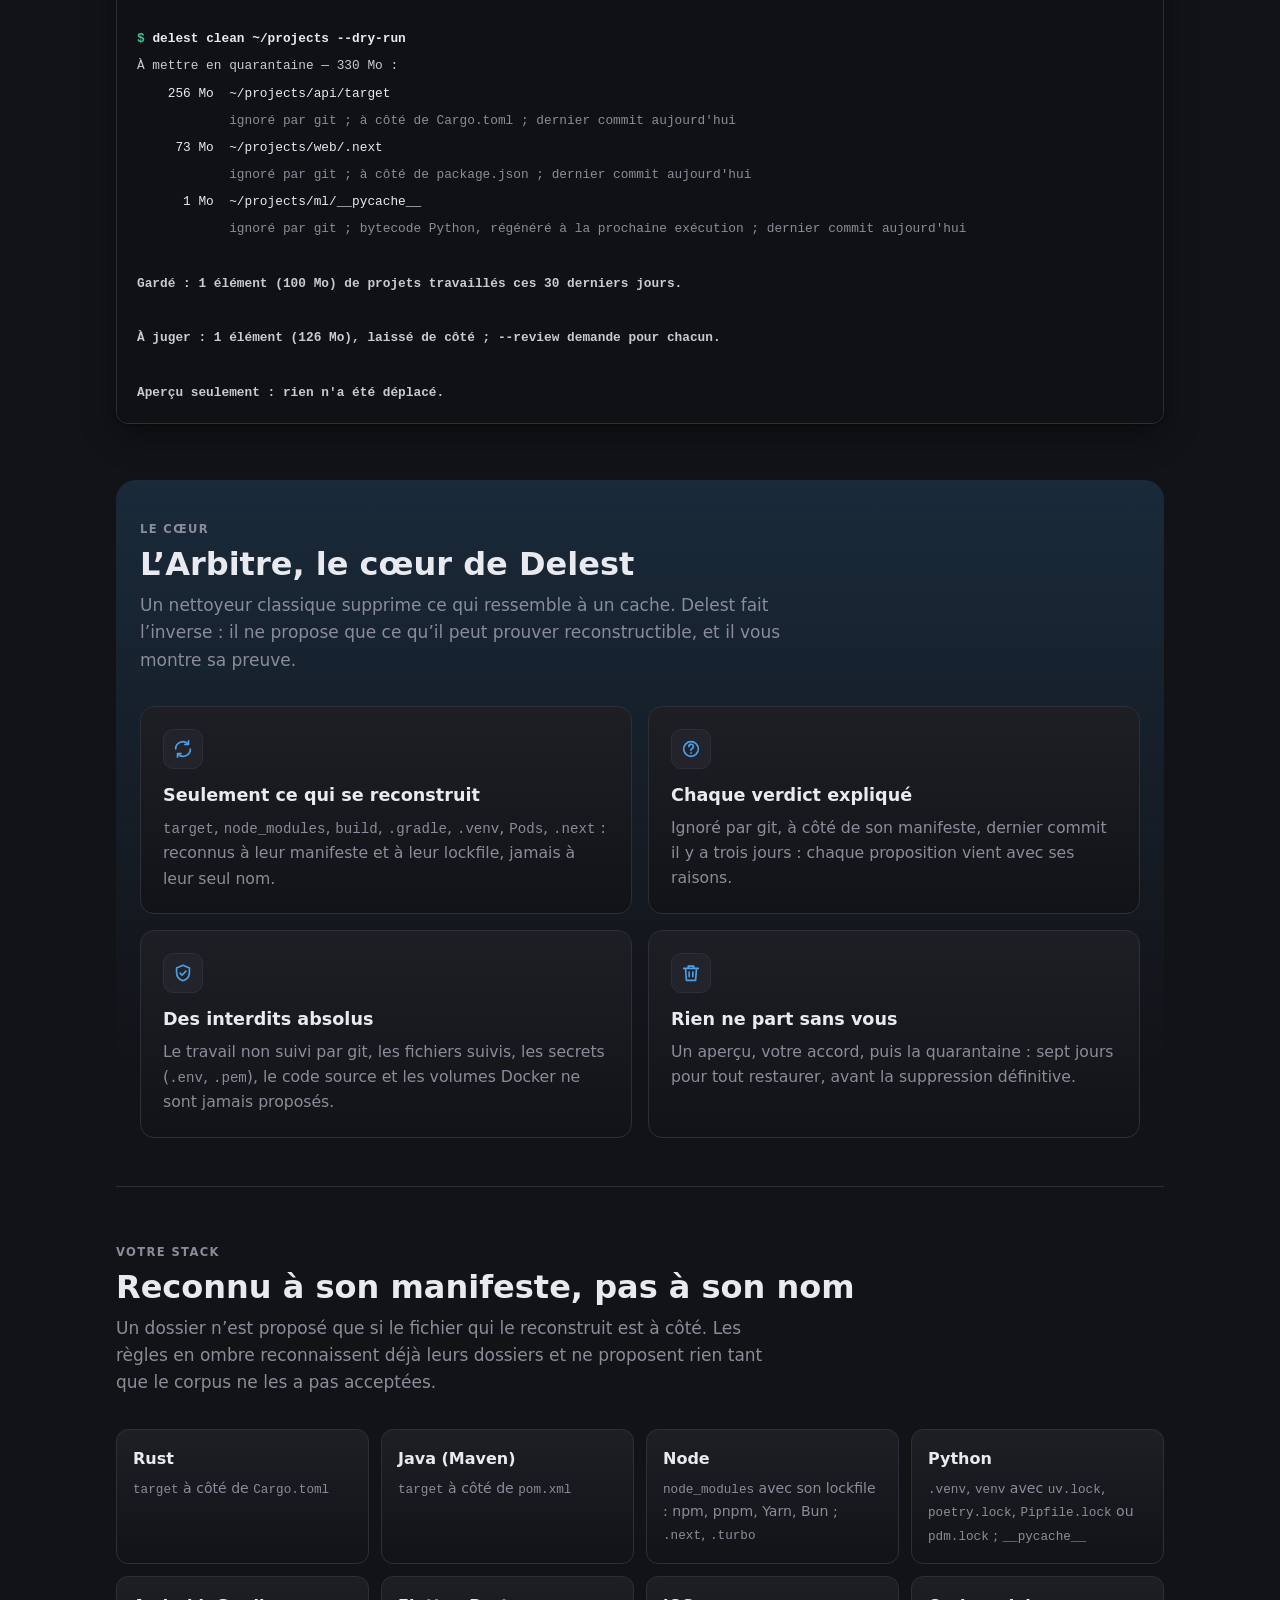
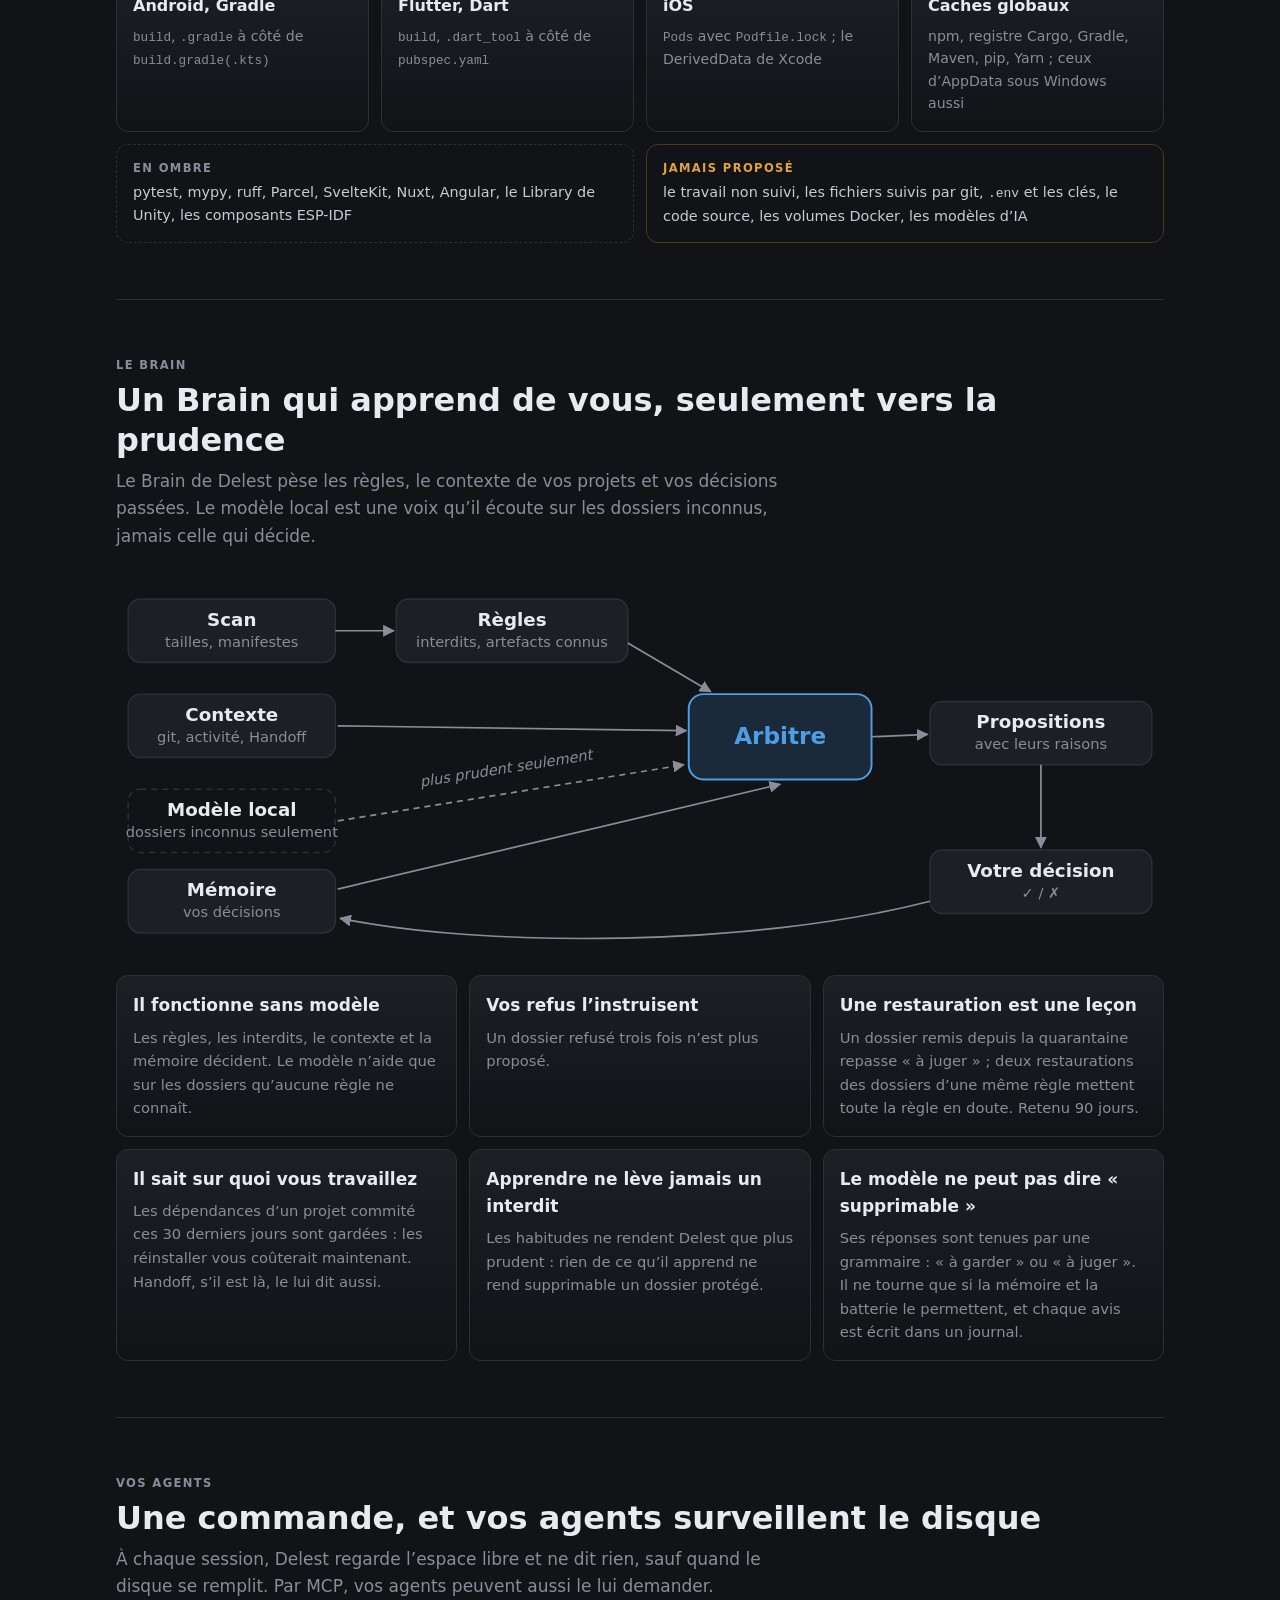
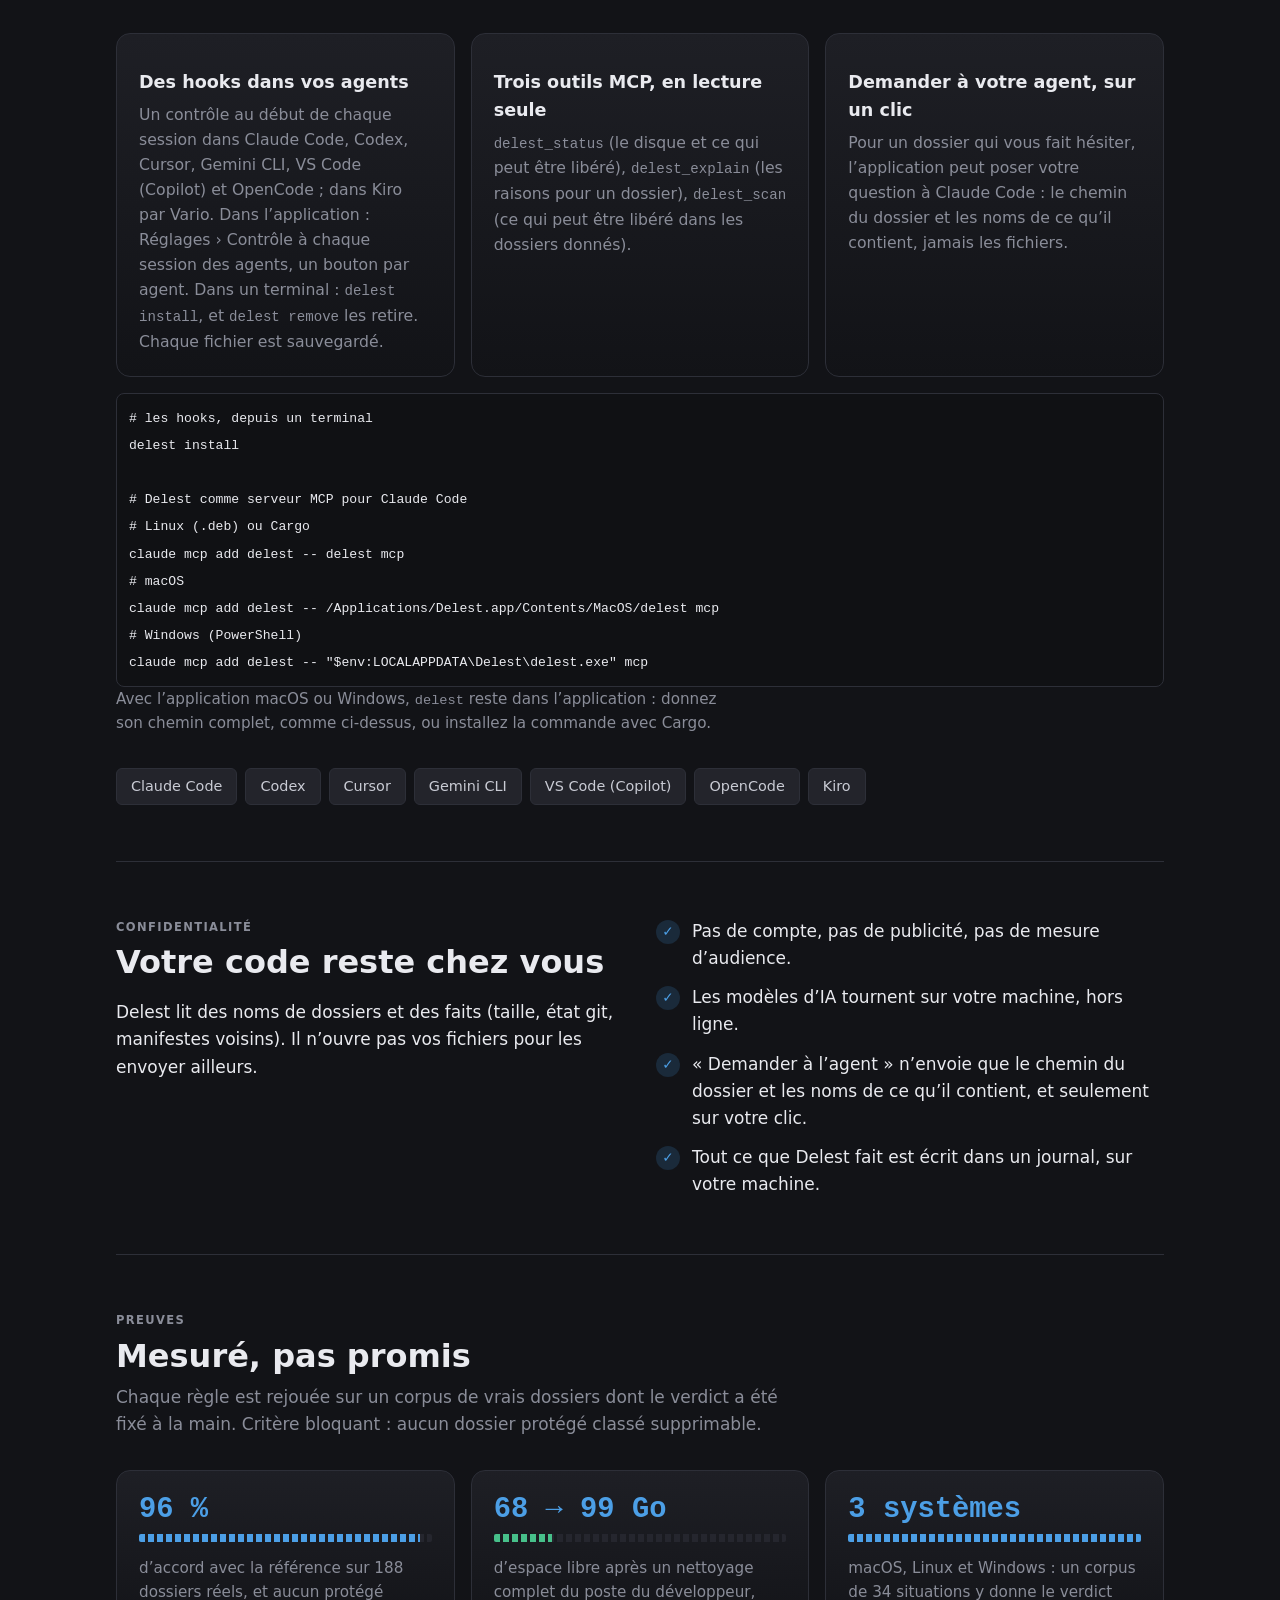
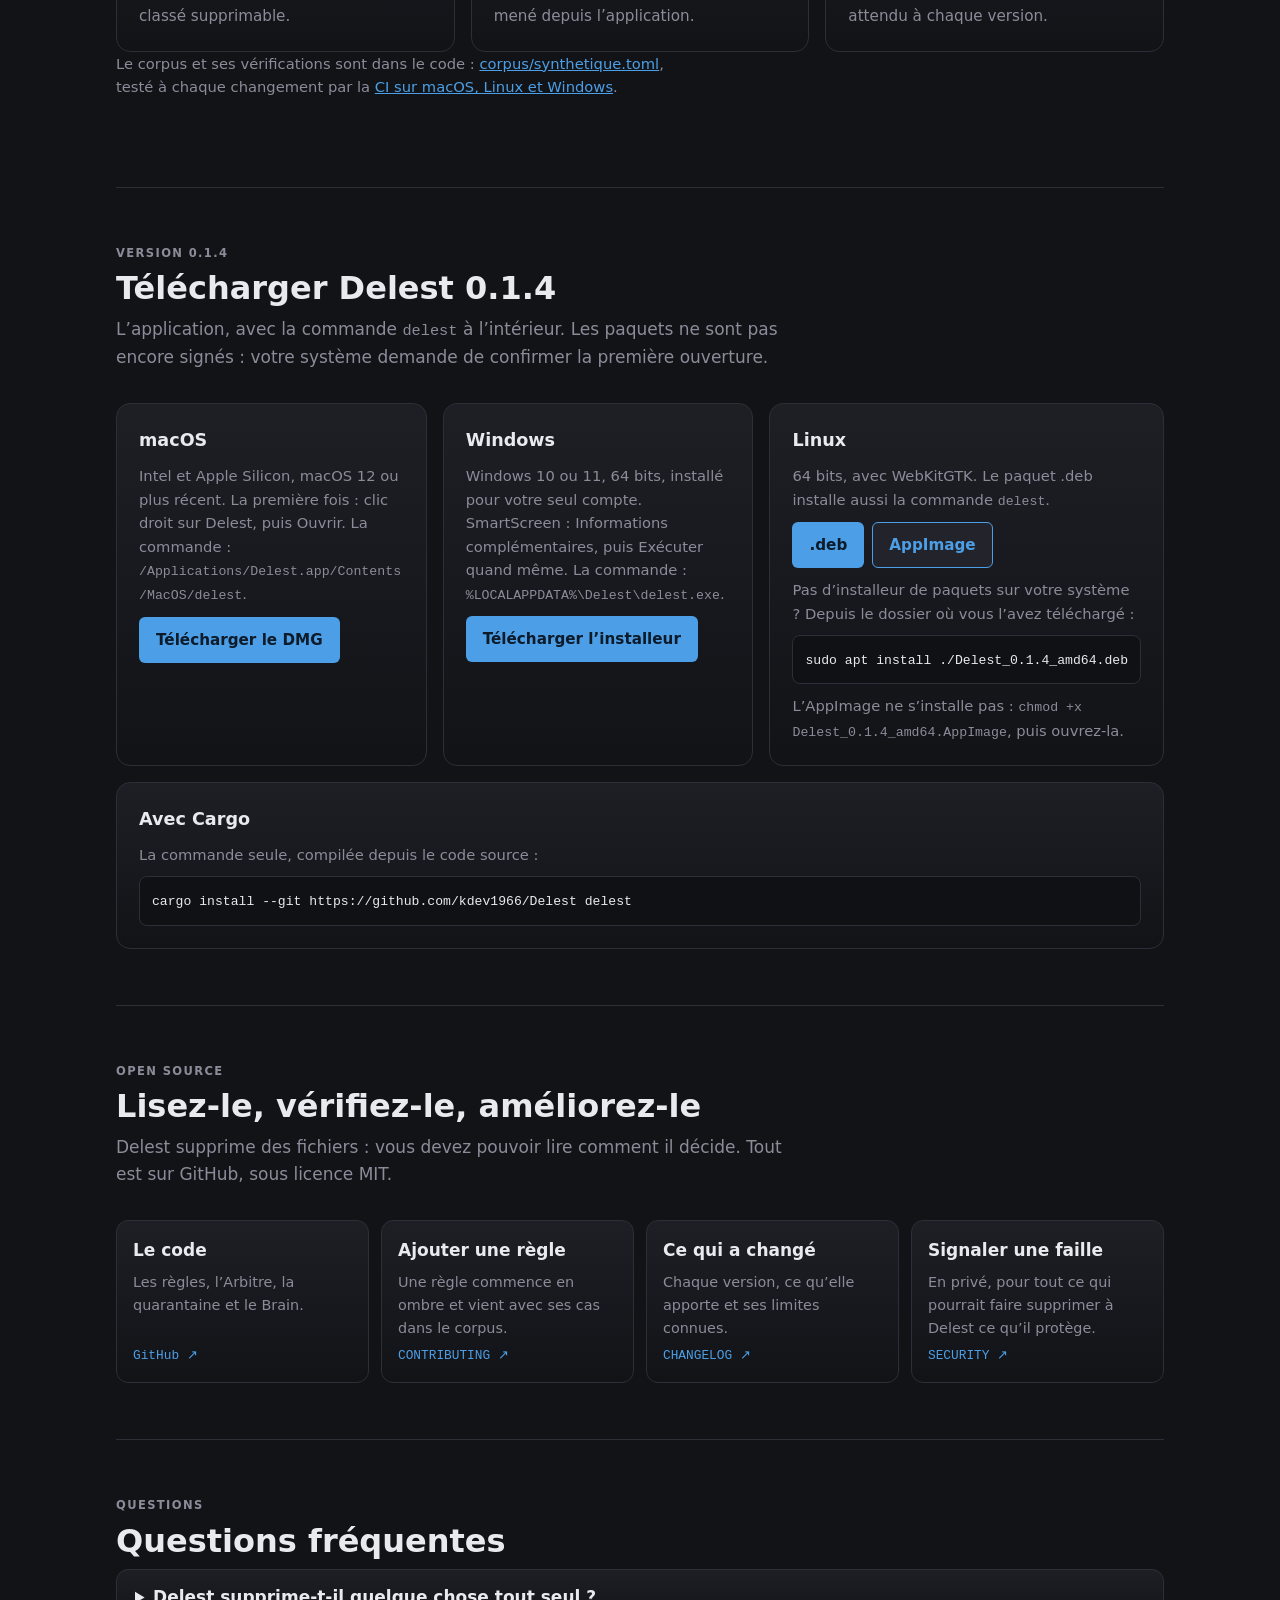
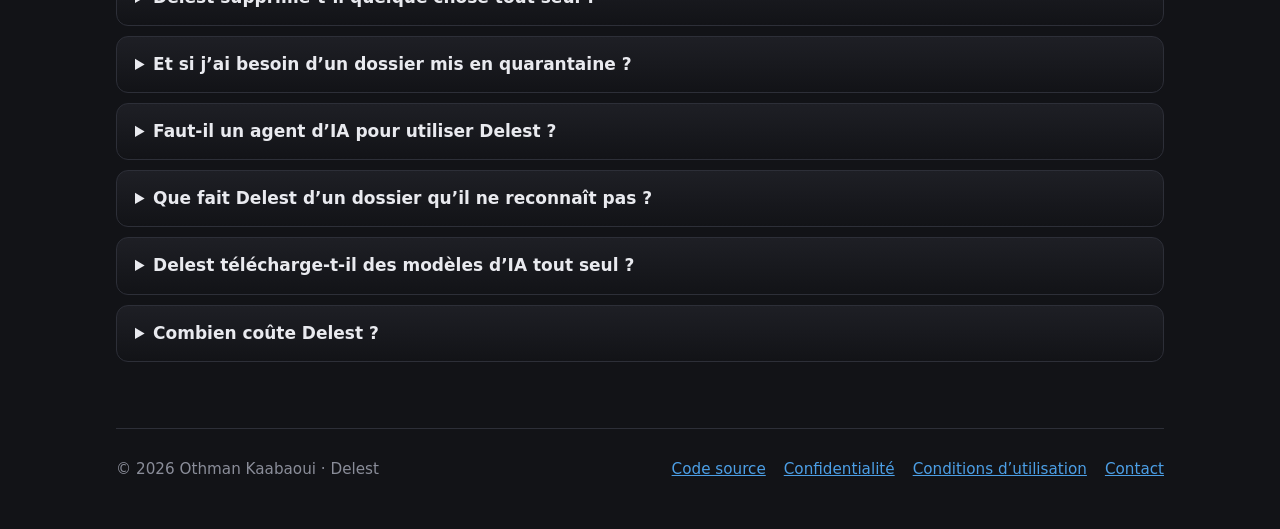
==== commit 009ad2ef: "Delest 0.1.4 Co-Authored-By: Claude Opus 5.5 <noreply@anthropic.com>" ====
--- a/fr/index.html
+++ b/fr/index.html
@@ -143,9 +143,9 @@
 </section>
 
 <section class="section" id="telecharger">
-<span class="etiquette">Version 0.1.3</span><h2>Télécharger Delest 0.1.3</h2>
+<span class="etiquette">Version 0.1.4</span><h2>Télécharger Delest 0.1.4</h2>
 <p>L’application, avec la commande <code>delest</code> à l’intérieur. Les paquets ne sont pas encore signés : votre système demande de confirmer la première ouverture.</p>
-<div class="telechargements"><div class="systeme"><h3>macOS</h3><p>Intel et Apple Silicon, macOS 12 ou plus récent. La première fois : clic droit sur Delest, puis Ouvrir. La commande : <code>/Applications/Delest.app/Contents/MacOS/delest</code>.</p><a class="badge plein" href="https://github.com/kdev1966/Delest/releases/download/v0.1.3/Delest_0.1.3_universal.dmg">Télécharger le DMG</a></div><div class="systeme"><h3>Windows</h3><p>Windows 10 ou 11, 64 bits, installé pour votre seul compte. SmartScreen : Informations complémentaires, puis Exécuter quand même. La commande : <code>%LOCALAPPDATA%\Delest\delest.exe</code>.</p><a class="badge plein" href="https://github.com/kdev1966/Delest/releases/download/v0.1.3/Delest_0.1.3_x64-setup.exe">Télécharger l’installeur</a></div><div class="systeme"><h3>Linux</h3><p>64 bits, avec WebKitGTK. Le paquet .deb installe aussi la commande <code>delest</code>.</p><div class="autres"><a class="badge plein" href="https://github.com/kdev1966/Delest/releases/download/v0.1.3/Delest_0.1.3_amd64.deb">.deb</a><a class="badge voile" href="https://github.com/kdev1966/Delest/releases/download/v0.1.3/Delest_0.1.3_amd64.AppImage">AppImage</a></div><p>Pas d’installeur de paquets sur votre système ? Depuis le dossier où vous l’avez téléchargé :</p><pre class="commande"><code>sudo apt install ./Delest_0.1.3_amd64.deb</code></pre><p>L’AppImage ne s’installe pas : <code>chmod +x Delest_0.1.3_amd64.AppImage</code>, puis ouvrez-la.</p></div><div class="systeme cargo"><h3>Avec Cargo</h3><p>La commande seule, compilée depuis le code source :</p><pre class="commande"><code>cargo install --git https://github.com/kdev1966/Delest delest</code></pre></div></div>
+<div class="telechargements"><div class="systeme"><h3>macOS</h3><p>Intel et Apple Silicon, macOS 12 ou plus récent. La première fois : clic droit sur Delest, puis Ouvrir. La commande : <code>/Applications/Delest.app/Contents/MacOS/delest</code>.</p><a class="badge plein" href="https://github.com/kdev1966/Delest/releases/download/v0.1.4/Delest_0.1.4_universal.dmg">Télécharger le DMG</a></div><div class="systeme"><h3>Windows</h3><p>Windows 10 ou 11, 64 bits, installé pour votre seul compte. SmartScreen : Informations complémentaires, puis Exécuter quand même. La commande : <code>%LOCALAPPDATA%\Delest\delest.exe</code>.</p><a class="badge plein" href="https://github.com/kdev1966/Delest/releases/download/v0.1.4/Delest_0.1.4_x64-setup.exe">Télécharger l’installeur</a></div><div class="systeme"><h3>Linux</h3><p>64 bits, avec WebKitGTK. Le paquet .deb installe aussi la commande <code>delest</code>.</p><div class="autres"><a class="badge plein" href="https://github.com/kdev1966/Delest/releases/download/v0.1.4/Delest_0.1.4_amd64.deb">.deb</a><a class="badge voile" href="https://github.com/kdev1966/Delest/releases/download/v0.1.4/Delest_0.1.4_amd64.AppImage">AppImage</a></div><p>Pas d’installeur de paquets sur votre système ? Depuis le dossier où vous l’avez téléchargé :</p><pre class="commande"><code>sudo apt install ./Delest_0.1.4_amd64.deb</code></pre><p>L’AppImage ne s’installe pas : <code>chmod +x Delest_0.1.4_amd64.AppImage</code>, puis ouvrez-la.</p></div><div class="systeme cargo"><h3>Avec Cargo</h3><p>La commande seule, compilée depuis le code source :</p><pre class="commande"><code>cargo install --git https://github.com/kdev1966/Delest delest</code></pre></div></div>
 </section>
 
 <section class="section" id="source">
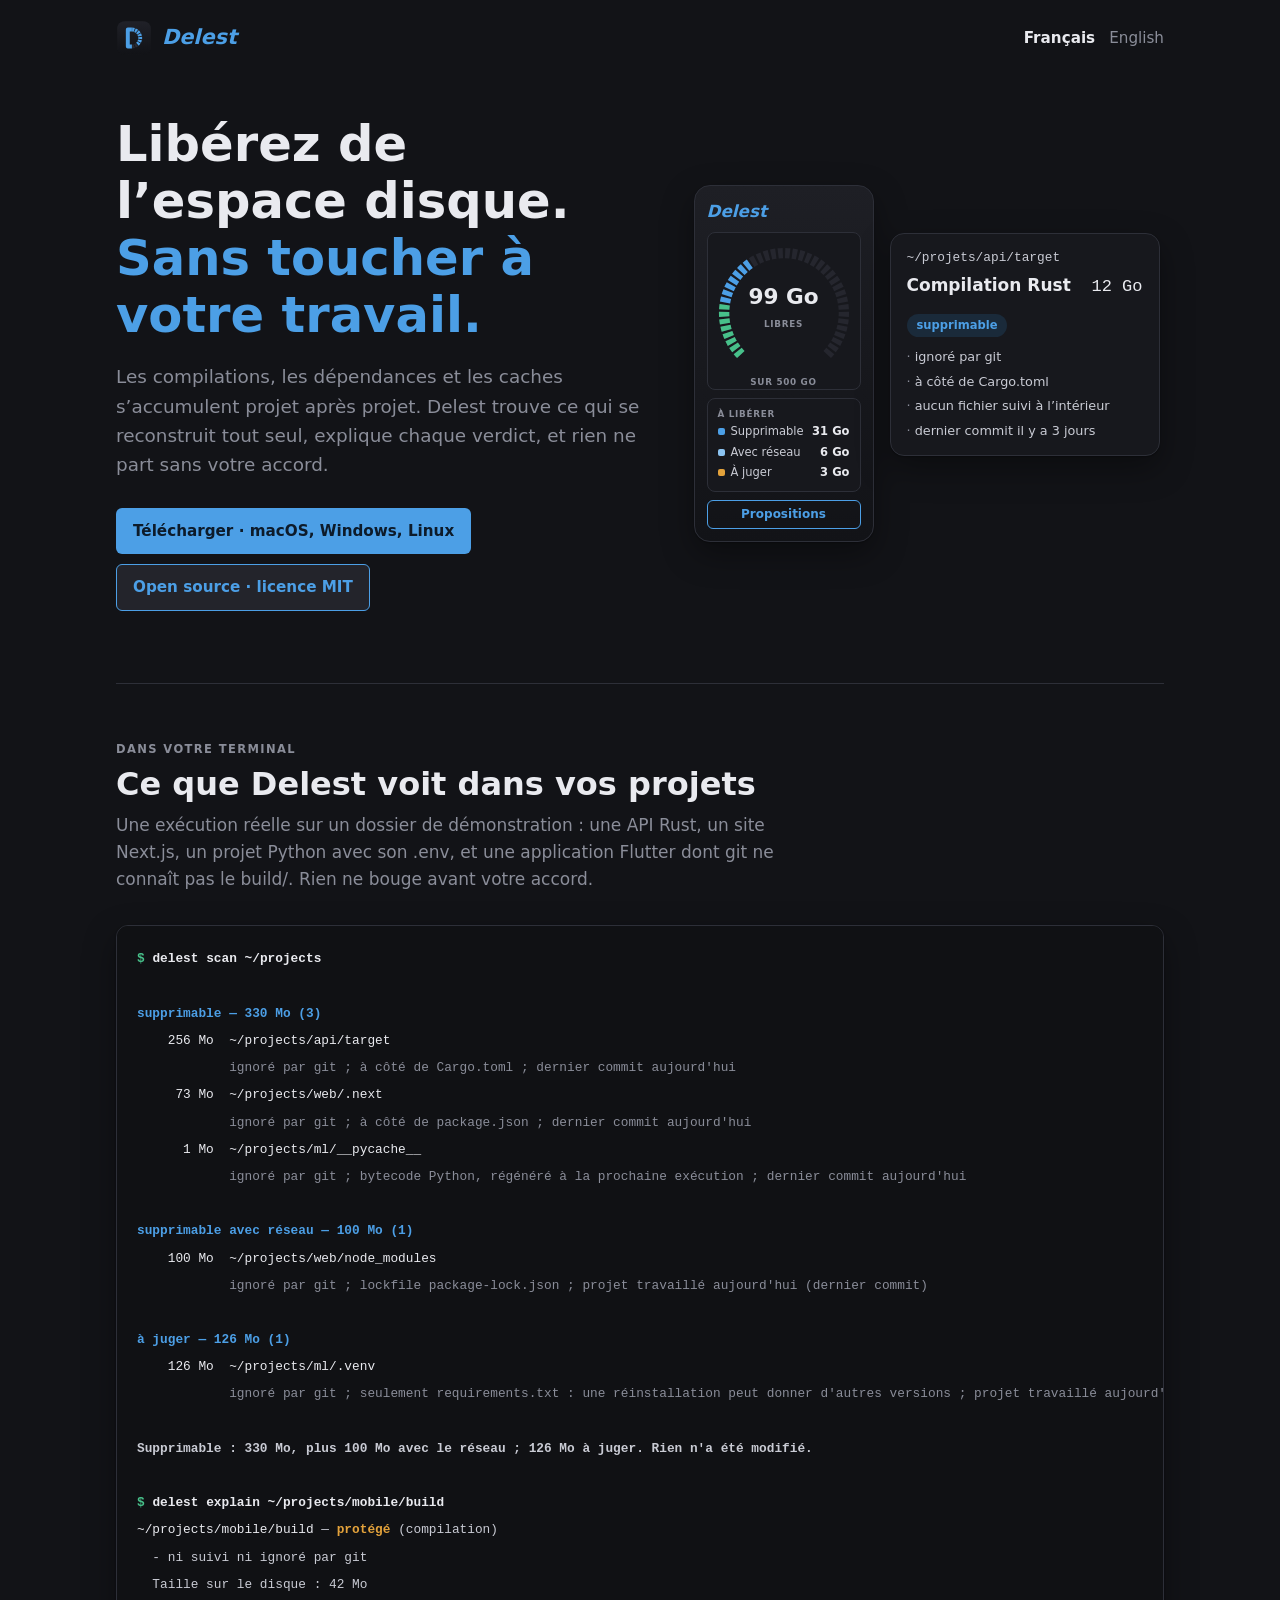
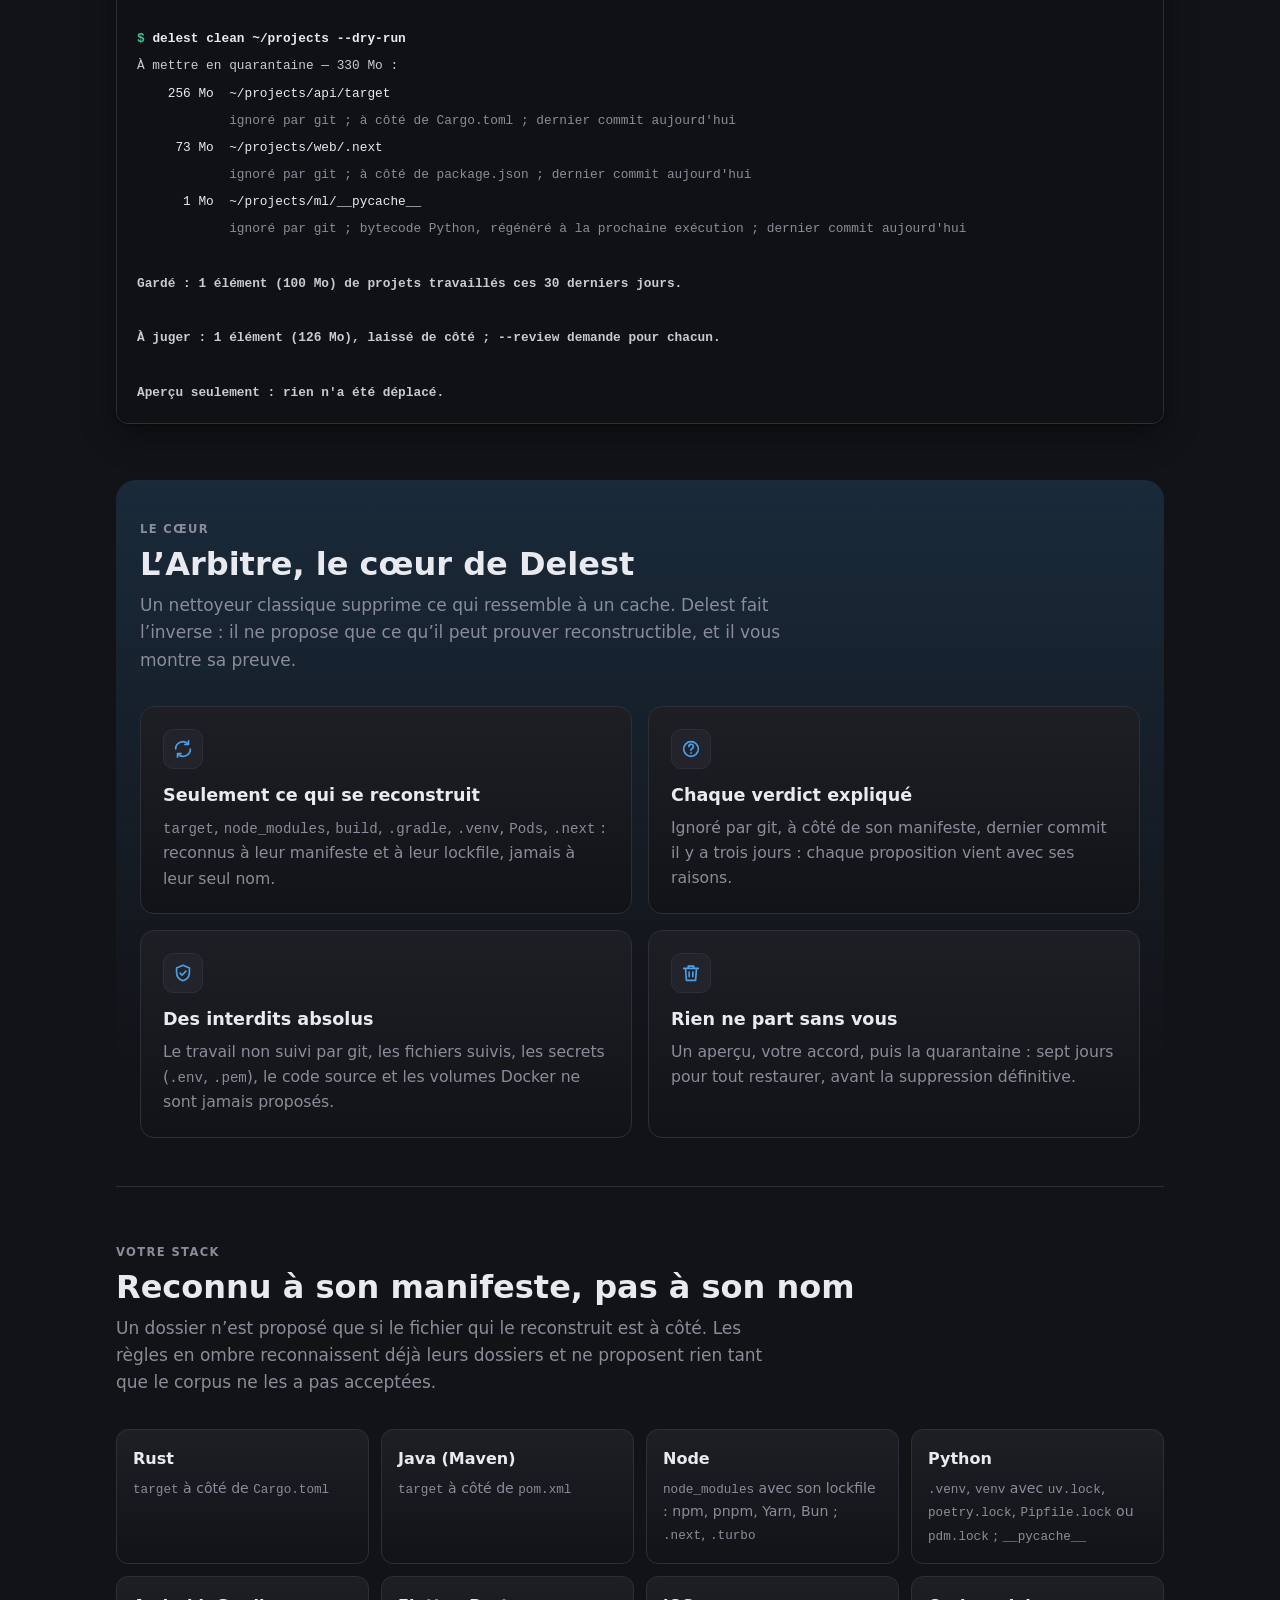
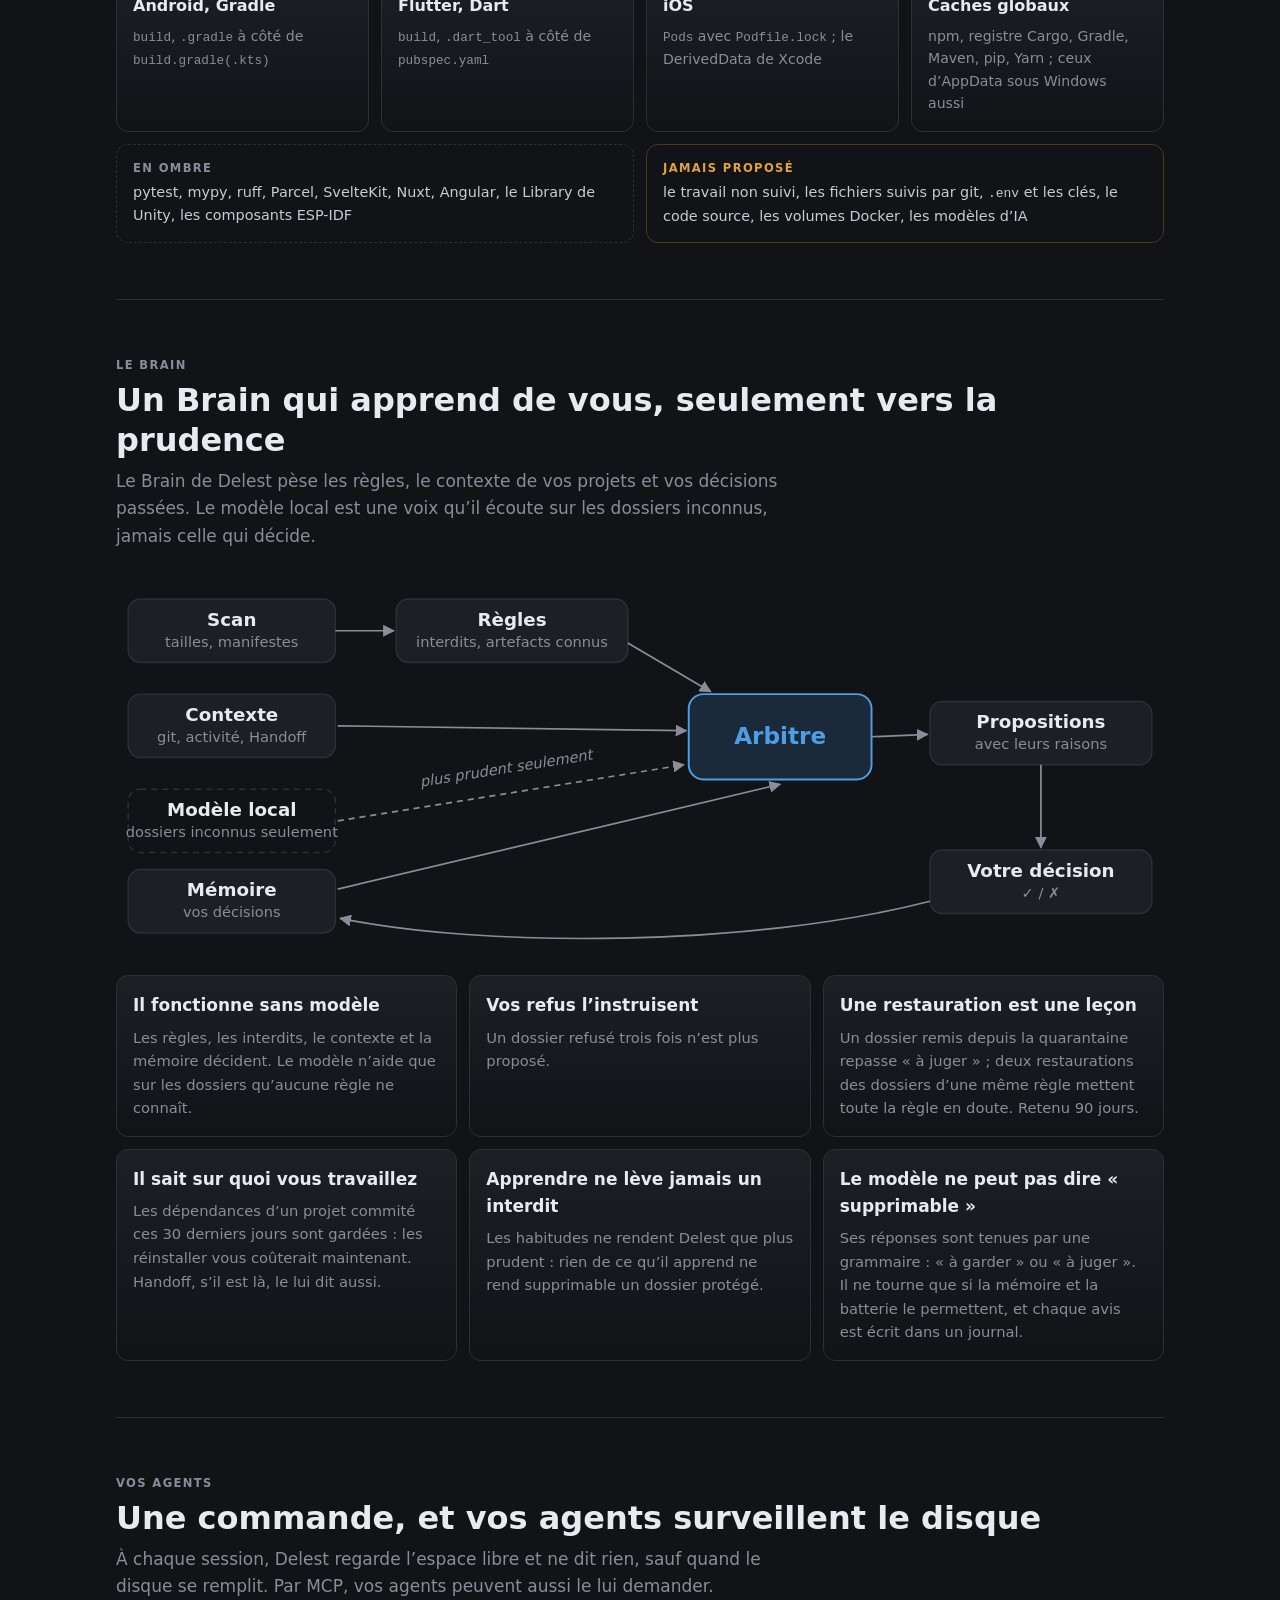
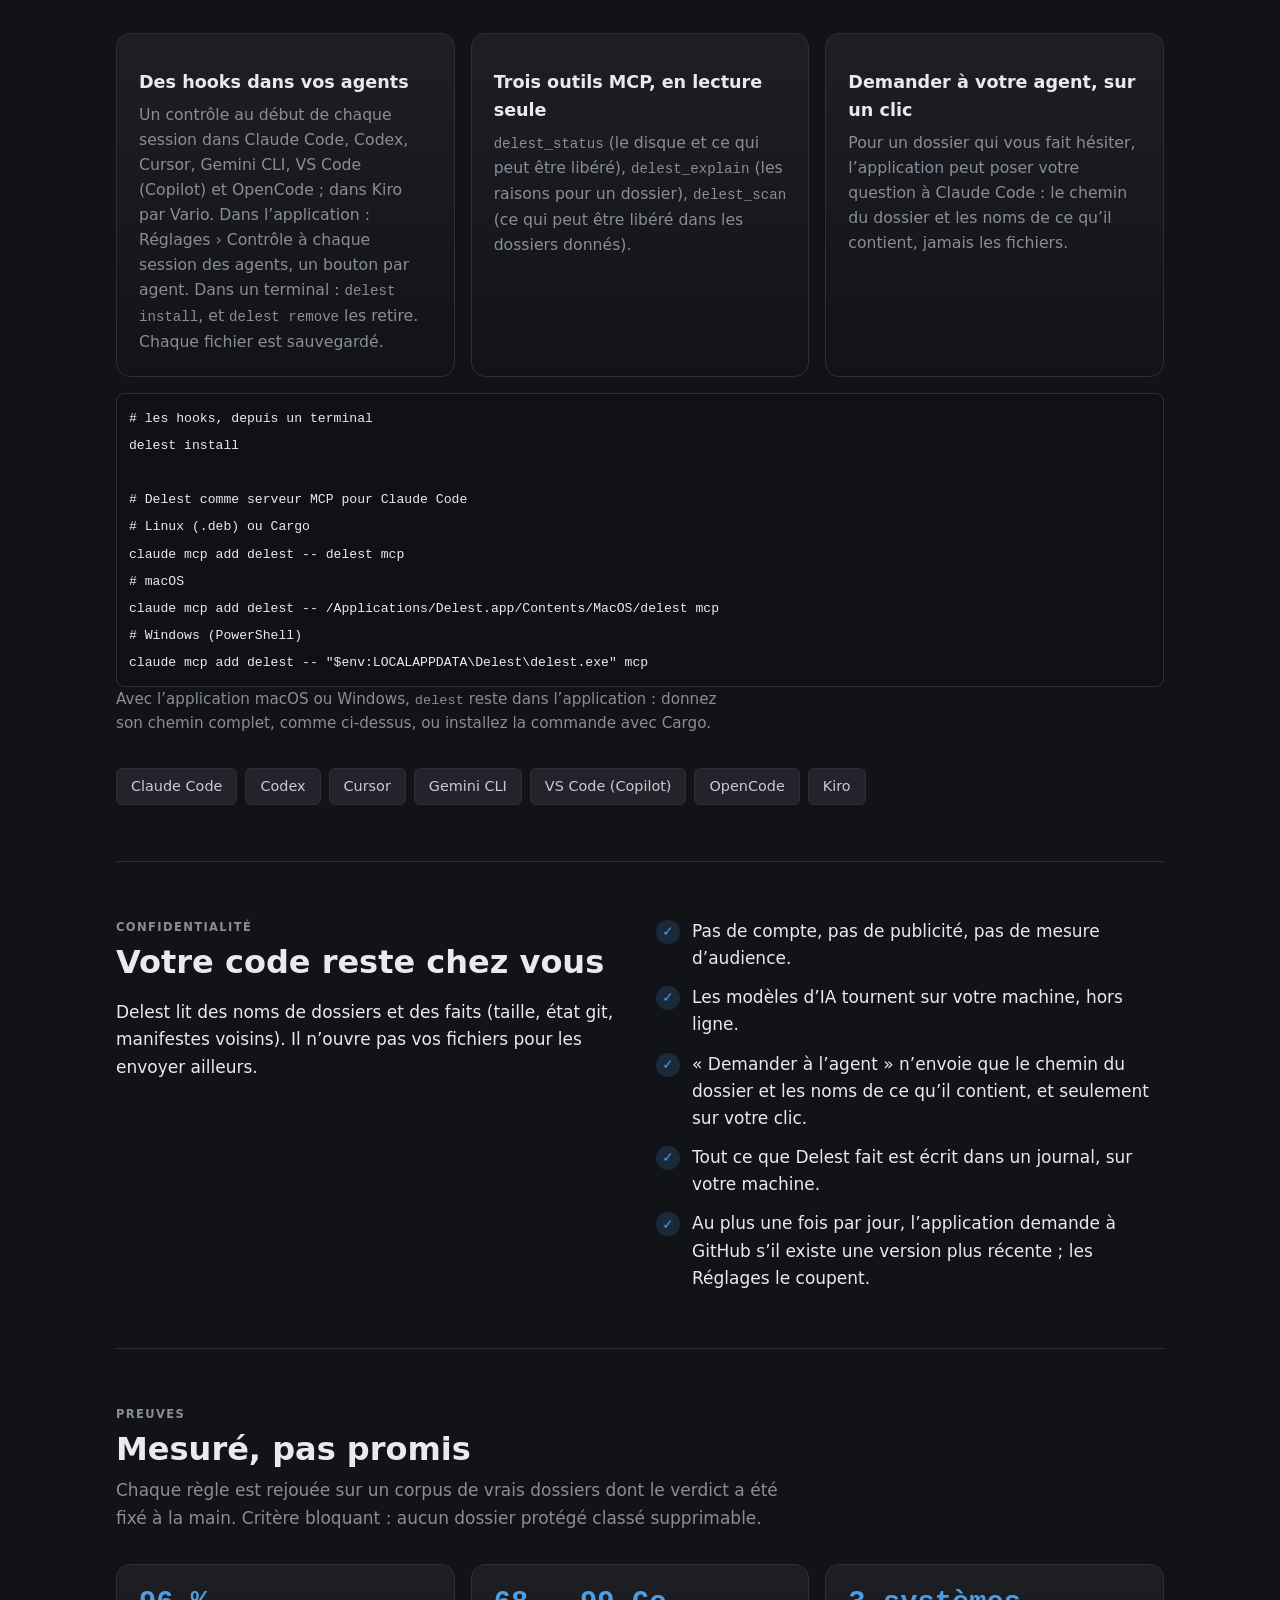
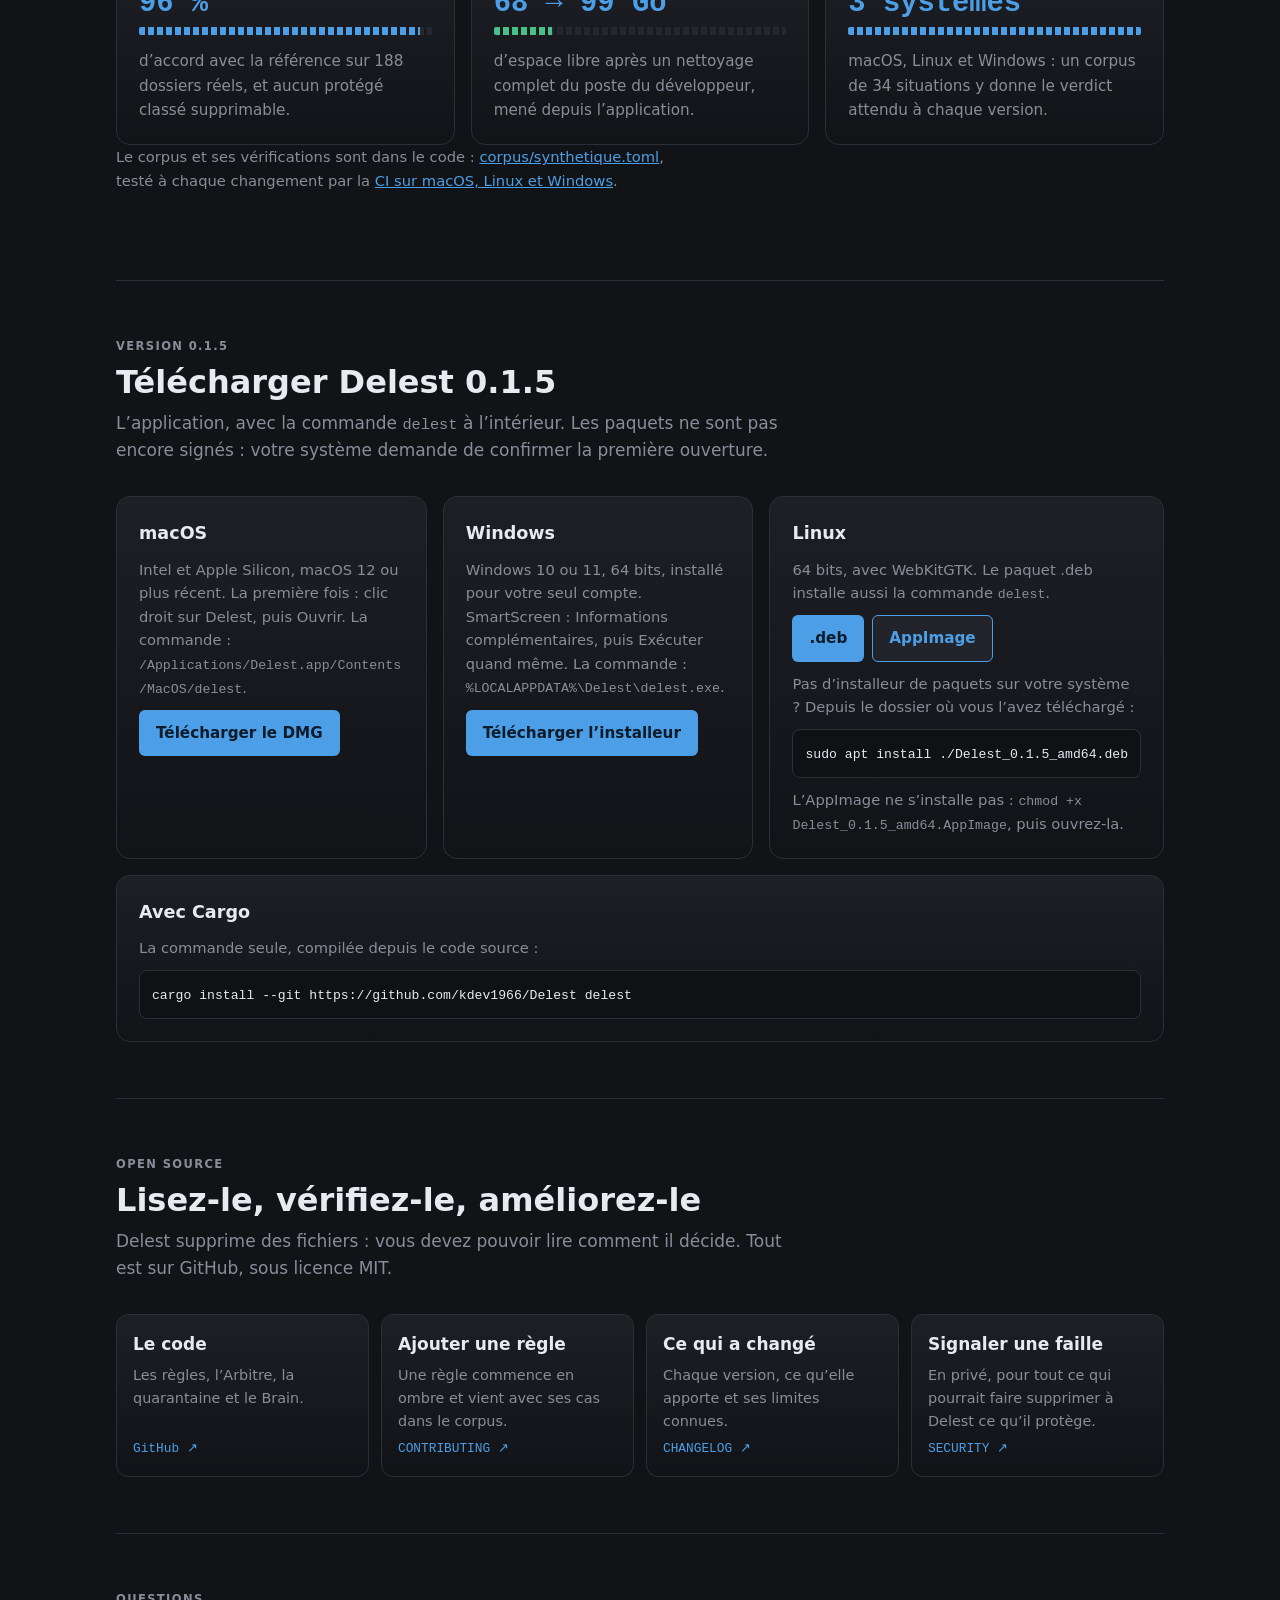
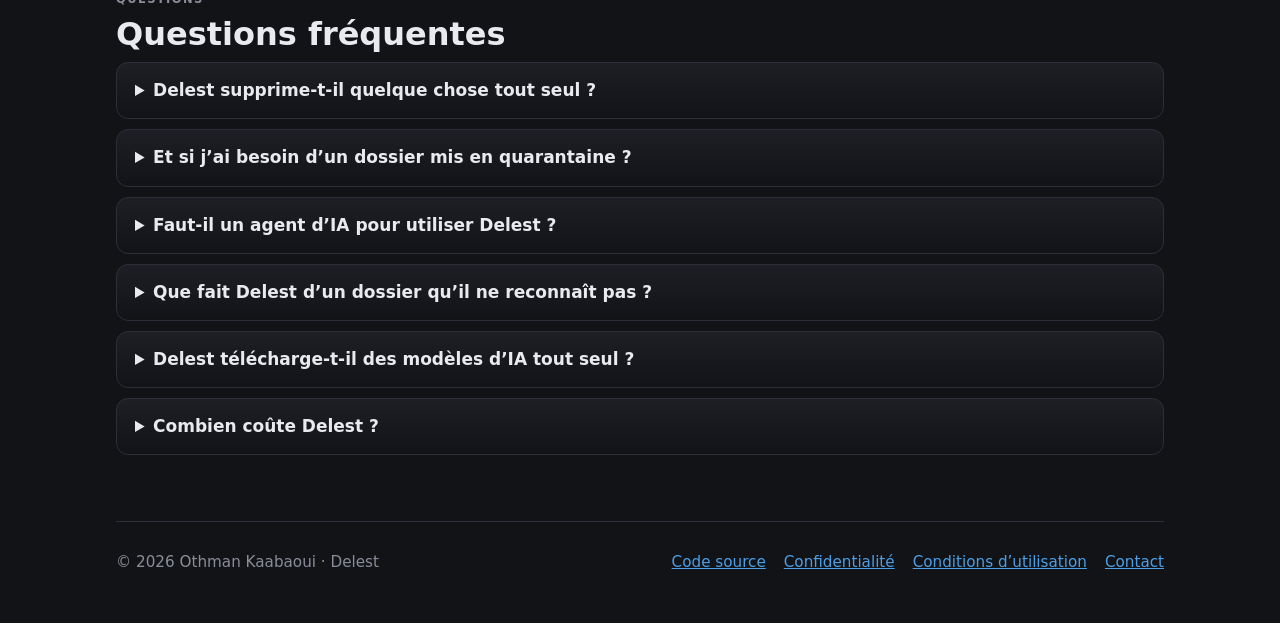
==== commit 369fd41f: "Delest 0.1.5, and the privacy page says the app asks GitHub once a day for a newer version Co-Author" ====
--- a/fr/index.html
+++ b/fr/index.html
@@ -132,7 +132,7 @@
 
 <section class="section prive">
 <div><span class="etiquette">Confidentialité</span><h2>Votre code reste chez vous</h2><p>Delest lit des noms de dossiers et des faits (taille, état git, manifestes voisins). Il n’ouvre pas vos fichiers pour les envoyer ailleurs.</p></div>
-<ul class="coches"><li>Pas de compte, pas de publicité, pas de mesure d’audience.</li><li>Les modèles d’IA tournent sur votre machine, hors ligne.</li><li>« Demander à l’agent » n’envoie que le chemin du dossier et les noms de ce qu’il contient, et seulement sur votre clic.</li><li>Tout ce que Delest fait est écrit dans un journal, sur votre machine.</li></ul>
+<ul class="coches"><li>Pas de compte, pas de publicité, pas de mesure d’audience.</li><li>Les modèles d’IA tournent sur votre machine, hors ligne.</li><li>« Demander à l’agent » n’envoie que le chemin du dossier et les noms de ce qu’il contient, et seulement sur votre clic.</li><li>Tout ce que Delest fait est écrit dans un journal, sur votre machine.</li><li>Au plus une fois par jour, l’application demande à GitHub s’il existe une version plus récente ; les Réglages le coupent.</li></ul>
 </section>
 
 <section class="section">
@@ -143,9 +143,9 @@
 </section>
 
 <section class="section" id="telecharger">
-<span class="etiquette">Version 0.1.4</span><h2>Télécharger Delest 0.1.4</h2>
+<span class="etiquette">Version 0.1.5</span><h2>Télécharger Delest 0.1.5</h2>
 <p>L’application, avec la commande <code>delest</code> à l’intérieur. Les paquets ne sont pas encore signés : votre système demande de confirmer la première ouverture.</p>
-<div class="telechargements"><div class="systeme"><h3>macOS</h3><p>Intel et Apple Silicon, macOS 12 ou plus récent. La première fois : clic droit sur Delest, puis Ouvrir. La commande : <code>/Applications/Delest.app/Contents/MacOS/delest</code>.</p><a class="badge plein" href="https://github.com/kdev1966/Delest/releases/download/v0.1.4/Delest_0.1.4_universal.dmg">Télécharger le DMG</a></div><div class="systeme"><h3>Windows</h3><p>Windows 10 ou 11, 64 bits, installé pour votre seul compte. SmartScreen : Informations complémentaires, puis Exécuter quand même. La commande : <code>%LOCALAPPDATA%\Delest\delest.exe</code>.</p><a class="badge plein" href="https://github.com/kdev1966/Delest/releases/download/v0.1.4/Delest_0.1.4_x64-setup.exe">Télécharger l’installeur</a></div><div class="systeme"><h3>Linux</h3><p>64 bits, avec WebKitGTK. Le paquet .deb installe aussi la commande <code>delest</code>.</p><div class="autres"><a class="badge plein" href="https://github.com/kdev1966/Delest/releases/download/v0.1.4/Delest_0.1.4_amd64.deb">.deb</a><a class="badge voile" href="https://github.com/kdev1966/Delest/releases/download/v0.1.4/Delest_0.1.4_amd64.AppImage">AppImage</a></div><p>Pas d’installeur de paquets sur votre système ? Depuis le dossier où vous l’avez téléchargé :</p><pre class="commande"><code>sudo apt install ./Delest_0.1.4_amd64.deb</code></pre><p>L’AppImage ne s’installe pas : <code>chmod +x Delest_0.1.4_amd64.AppImage</code>, puis ouvrez-la.</p></div><div class="systeme cargo"><h3>Avec Cargo</h3><p>La commande seule, compilée depuis le code source :</p><pre class="commande"><code>cargo install --git https://github.com/kdev1966/Delest delest</code></pre></div></div>
+<div class="telechargements"><div class="systeme"><h3>macOS</h3><p>Intel et Apple Silicon, macOS 12 ou plus récent. La première fois : clic droit sur Delest, puis Ouvrir. La commande : <code>/Applications/Delest.app/Contents/MacOS/delest</code>.</p><a class="badge plein" href="https://github.com/kdev1966/Delest/releases/download/v0.1.5/Delest_0.1.5_universal.dmg">Télécharger le DMG</a></div><div class="systeme"><h3>Windows</h3><p>Windows 10 ou 11, 64 bits, installé pour votre seul compte. SmartScreen : Informations complémentaires, puis Exécuter quand même. La commande : <code>%LOCALAPPDATA%\Delest\delest.exe</code>.</p><a class="badge plein" href="https://github.com/kdev1966/Delest/releases/download/v0.1.5/Delest_0.1.5_x64-setup.exe">Télécharger l’installeur</a></div><div class="systeme"><h3>Linux</h3><p>64 bits, avec WebKitGTK. Le paquet .deb installe aussi la commande <code>delest</code>.</p><div class="autres"><a class="badge plein" href="https://github.com/kdev1966/Delest/releases/download/v0.1.5/Delest_0.1.5_amd64.deb">.deb</a><a class="badge voile" href="https://github.com/kdev1966/Delest/releases/download/v0.1.5/Delest_0.1.5_amd64.AppImage">AppImage</a></div><p>Pas d’installeur de paquets sur votre système ? Depuis le dossier où vous l’avez téléchargé :</p><pre class="commande"><code>sudo apt install ./Delest_0.1.5_amd64.deb</code></pre><p>L’AppImage ne s’installe pas : <code>chmod +x Delest_0.1.5_amd64.AppImage</code>, puis ouvrez-la.</p></div><div class="systeme cargo"><h3>Avec Cargo</h3><p>La commande seule, compilée depuis le code source :</p><pre class="commande"><code>cargo install --git https://github.com/kdev1966/Delest delest</code></pre></div></div>
 </section>
 
 <section class="section" id="source">
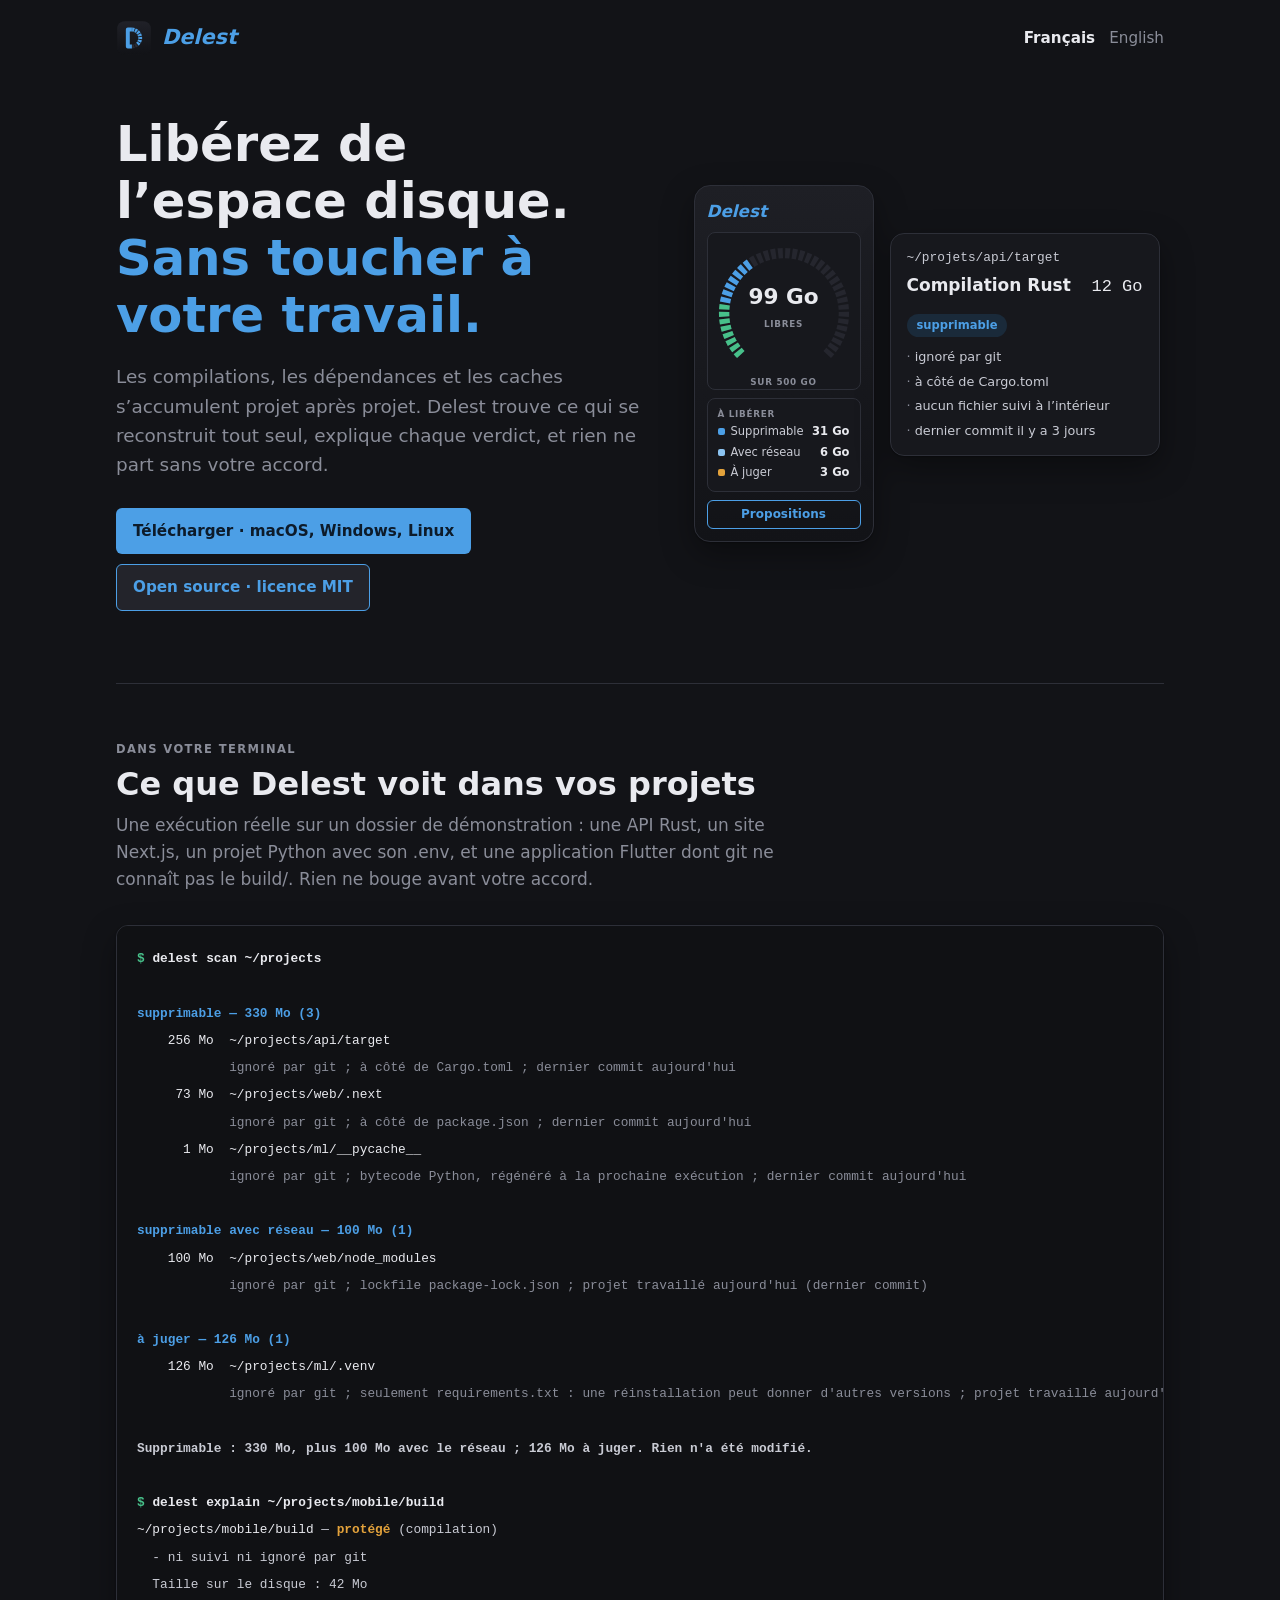
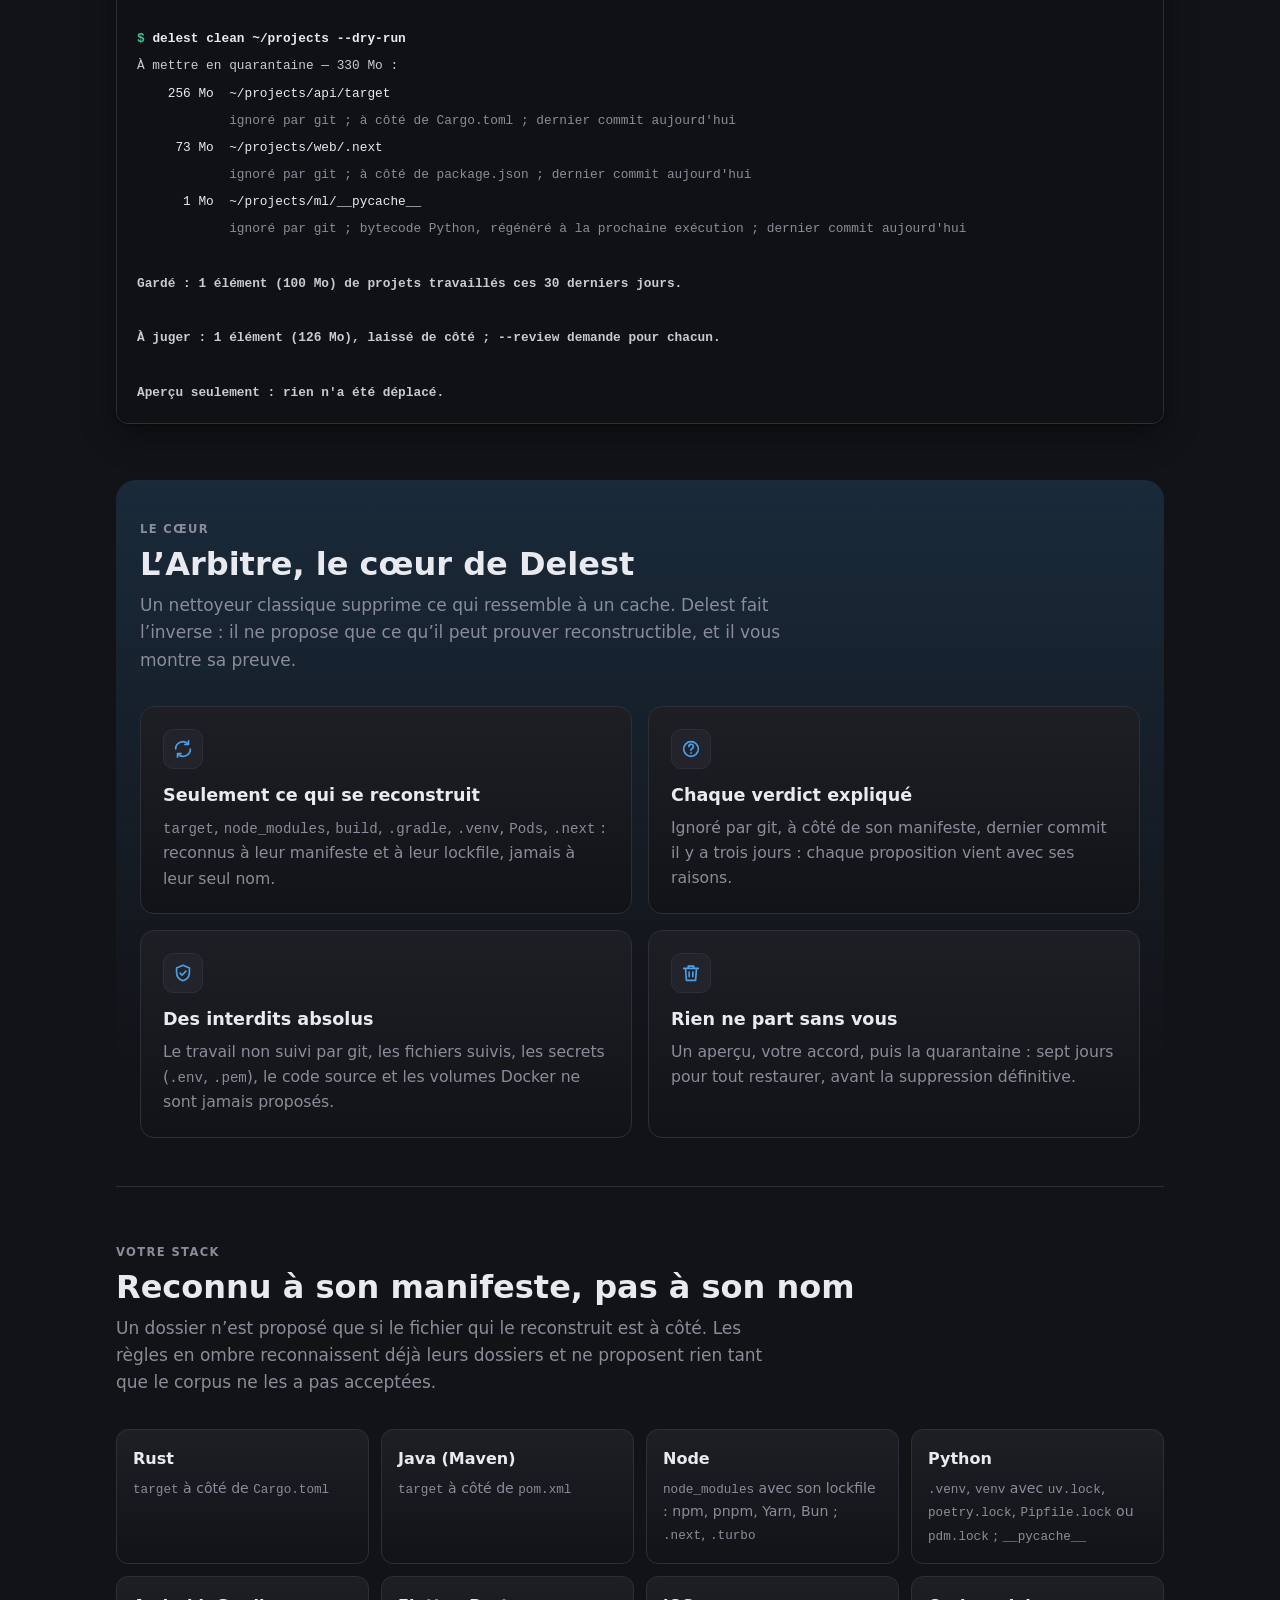
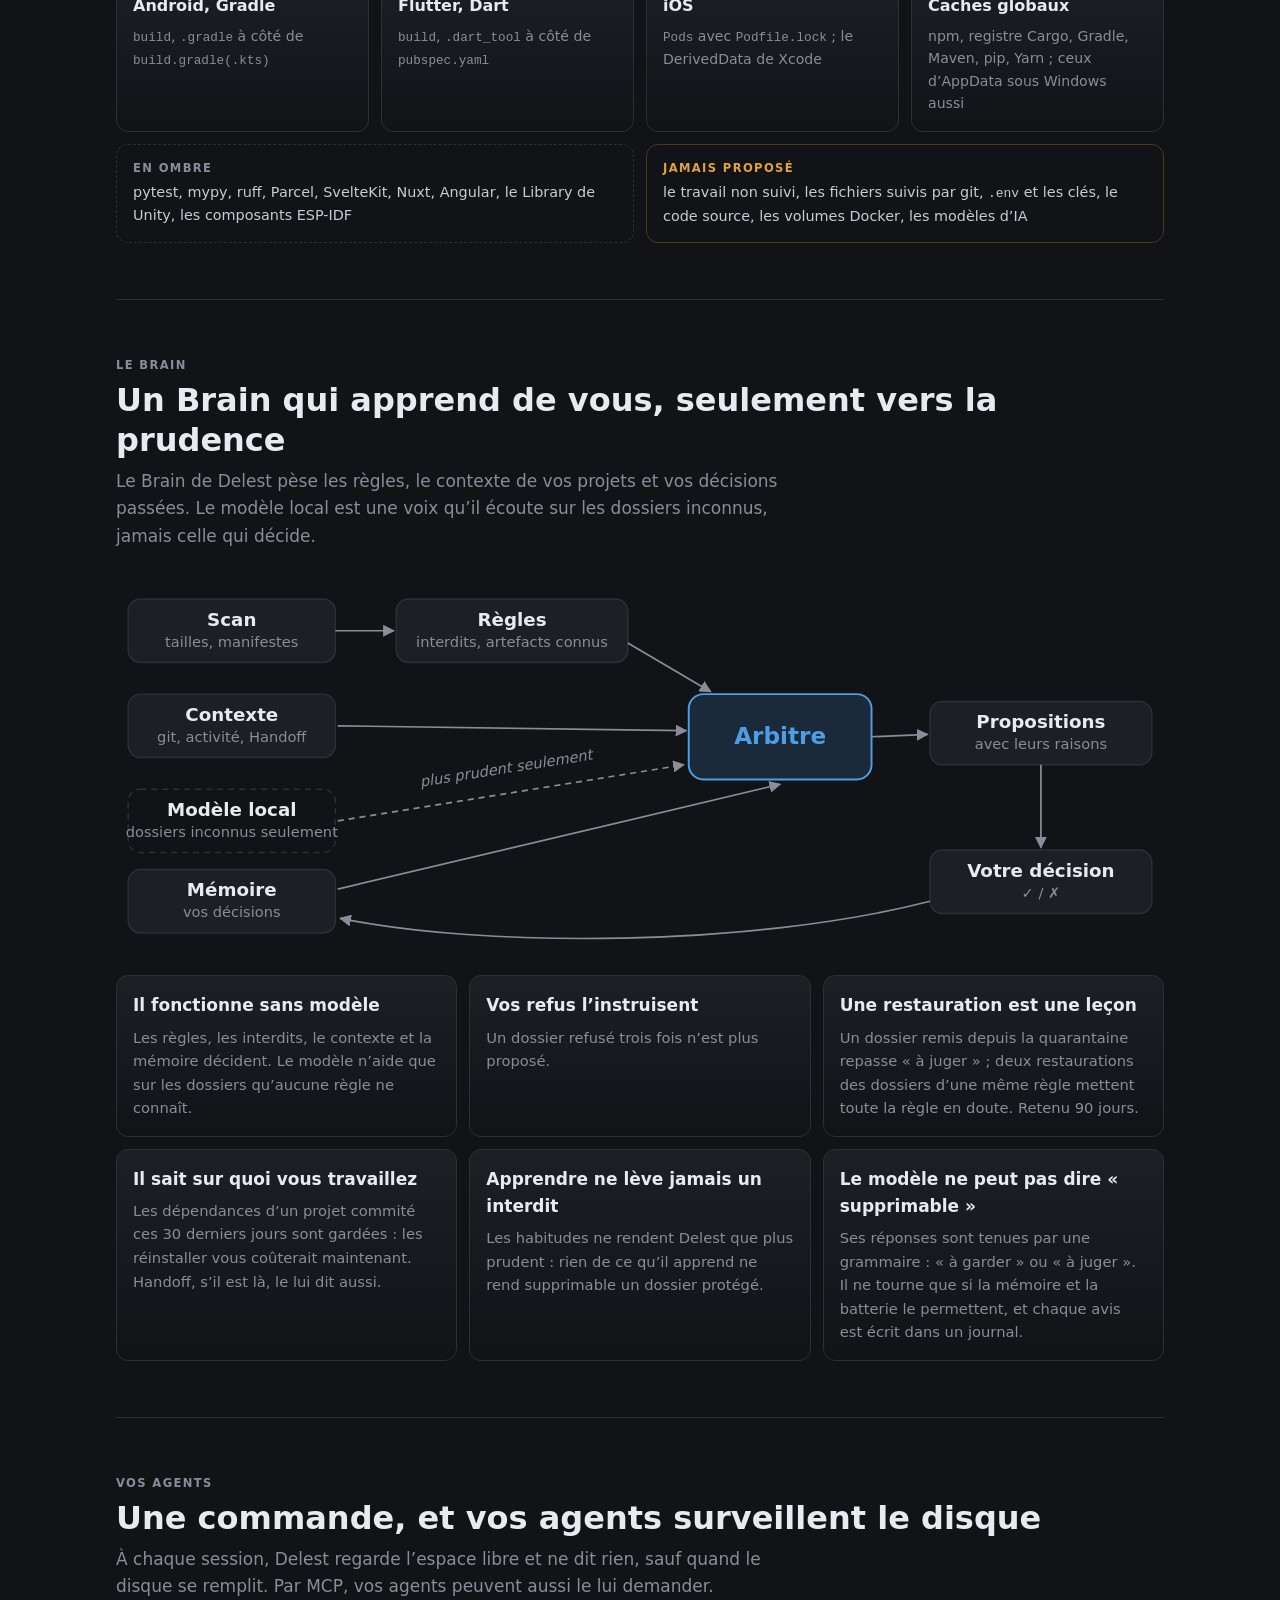
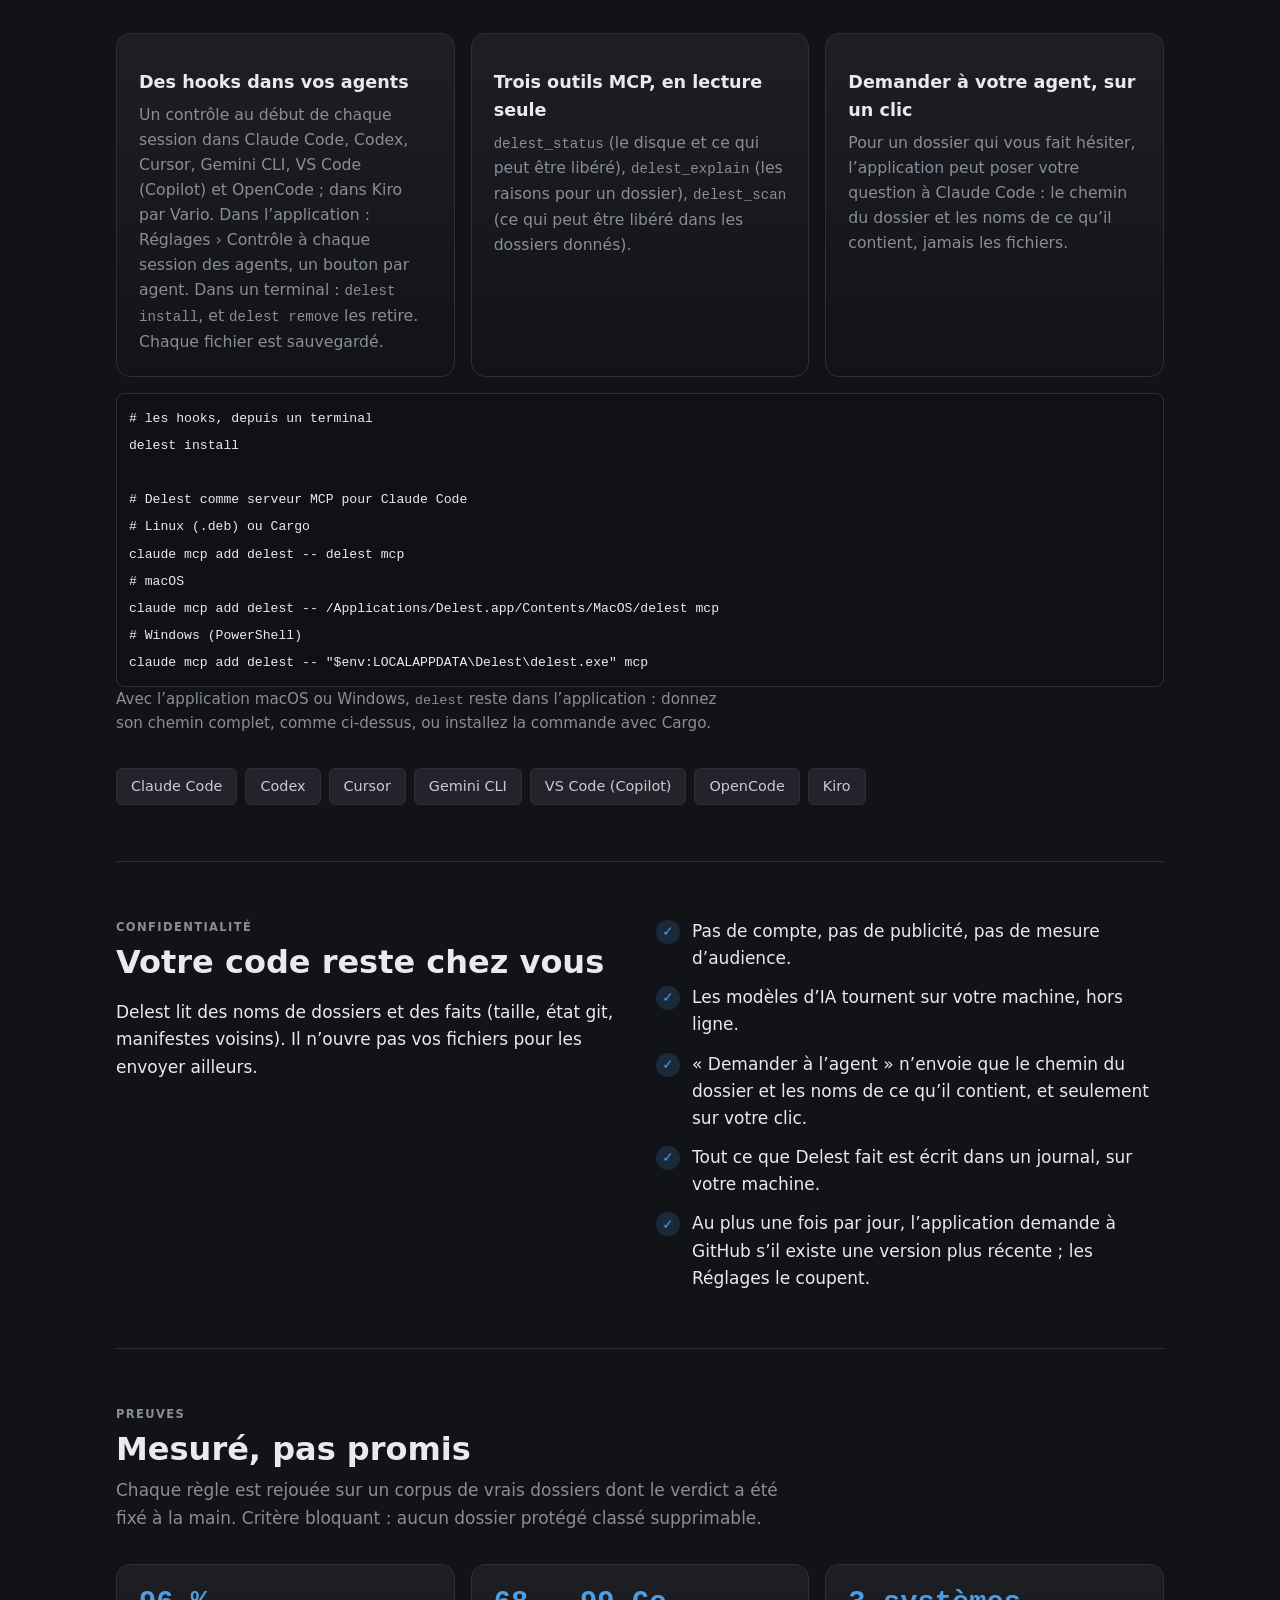
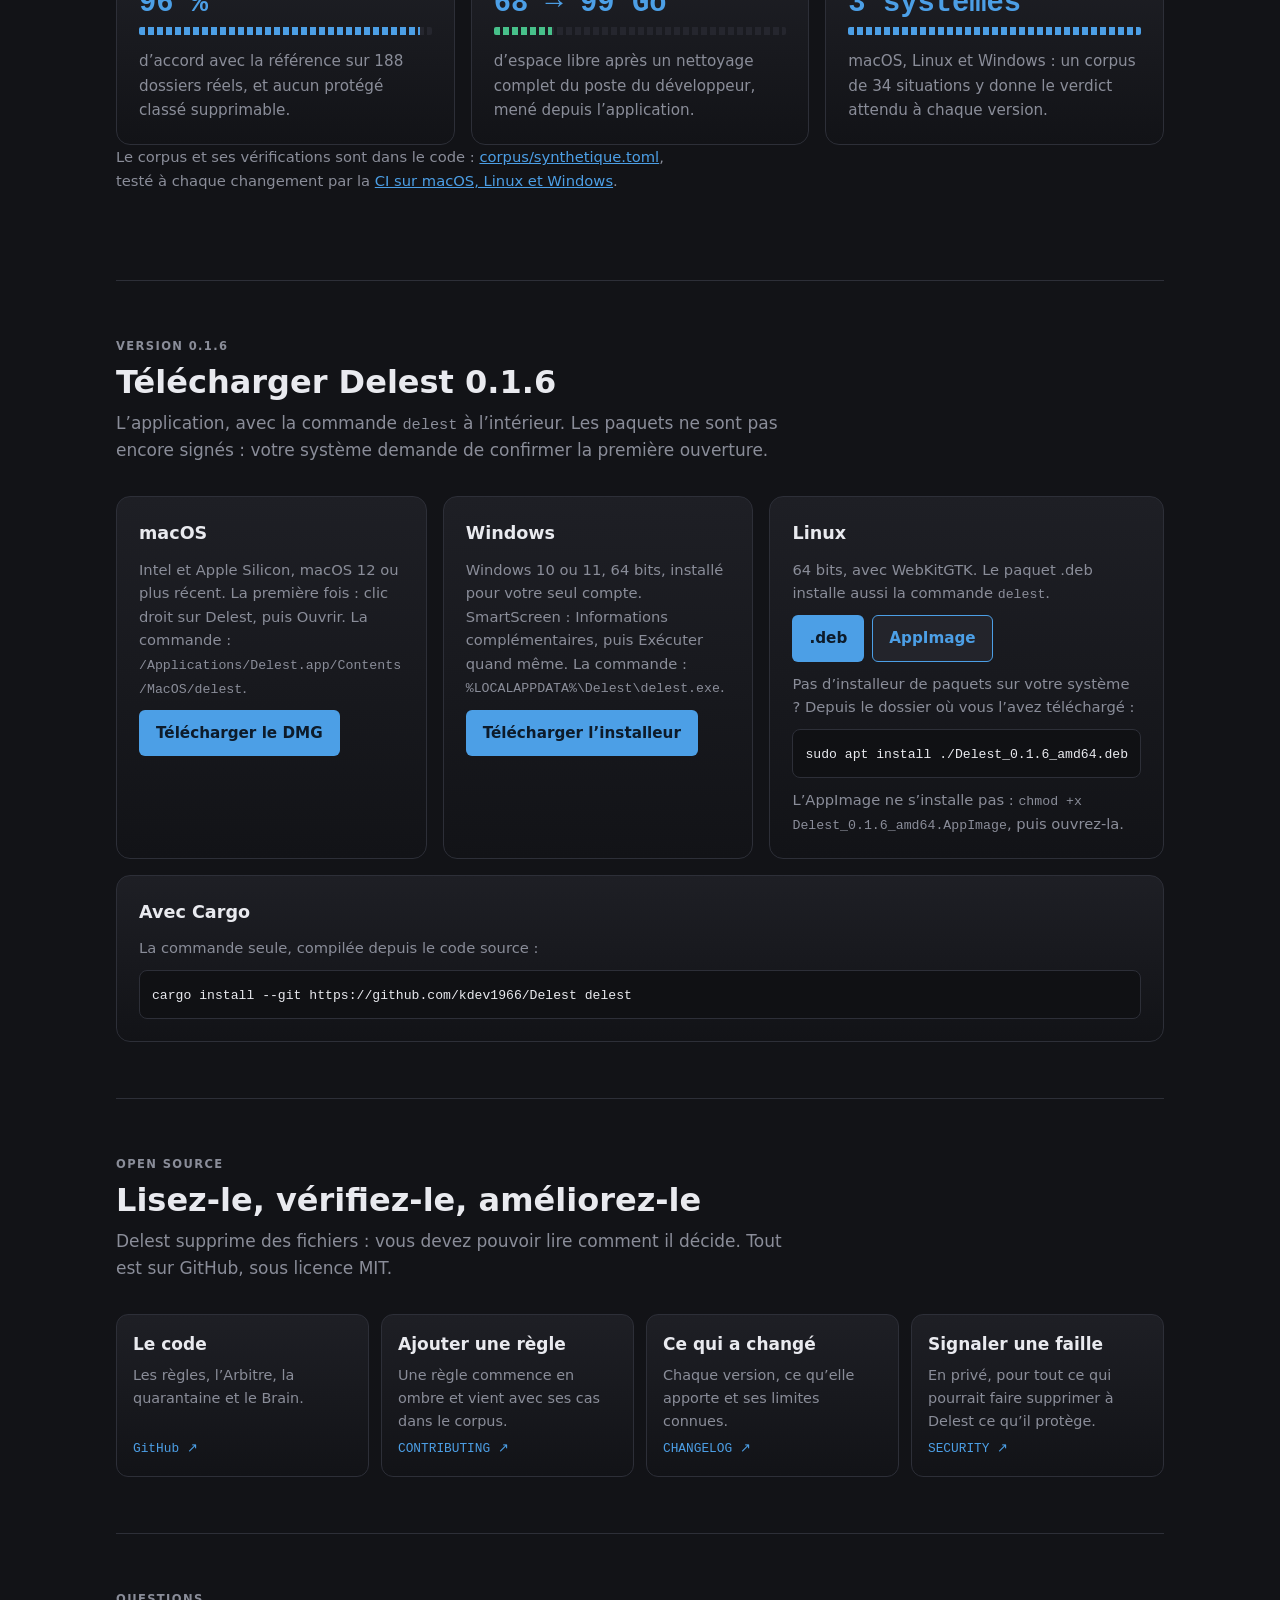
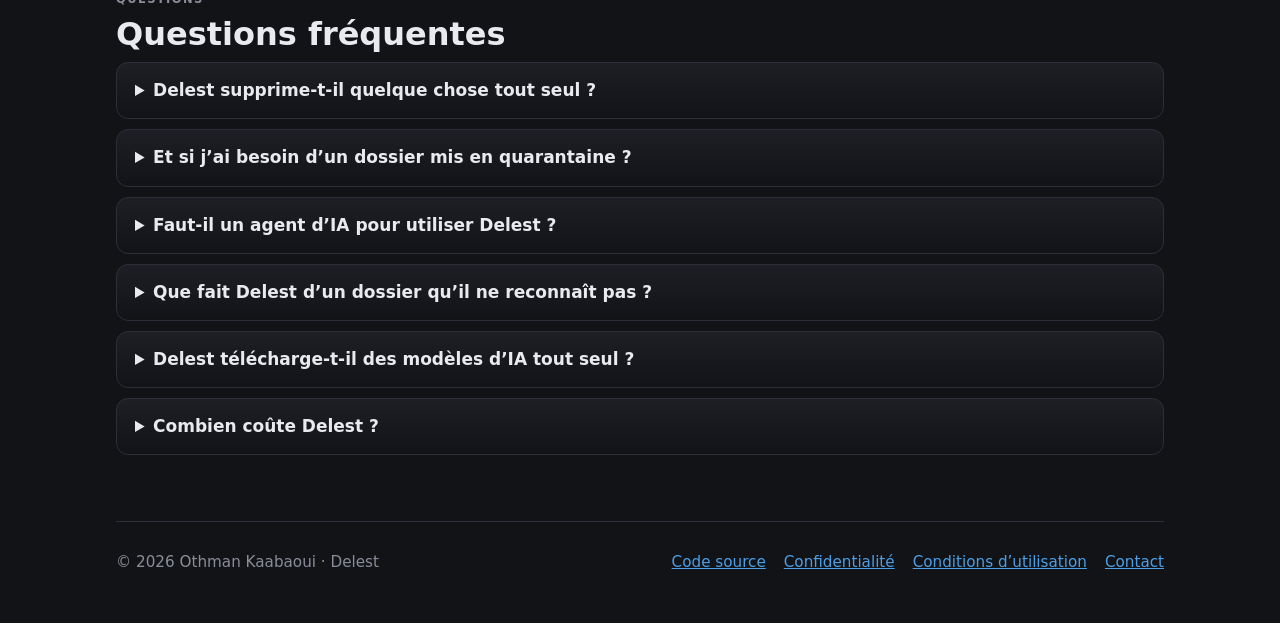
==== commit 9e367c00: "Delest 0.1.6 Co-Authored-By: Claude Opus 5.5 <noreply@anthropic.com>" ====
--- a/fr/index.html
+++ b/fr/index.html
@@ -143,9 +143,9 @@
 </section>
 
 <section class="section" id="telecharger">
-<span class="etiquette">Version 0.1.5</span><h2>Télécharger Delest 0.1.5</h2>
+<span class="etiquette">Version 0.1.6</span><h2>Télécharger Delest 0.1.6</h2>
 <p>L’application, avec la commande <code>delest</code> à l’intérieur. Les paquets ne sont pas encore signés : votre système demande de confirmer la première ouverture.</p>
-<div class="telechargements"><div class="systeme"><h3>macOS</h3><p>Intel et Apple Silicon, macOS 12 ou plus récent. La première fois : clic droit sur Delest, puis Ouvrir. La commande : <code>/Applications/Delest.app/Contents/MacOS/delest</code>.</p><a class="badge plein" href="https://github.com/kdev1966/Delest/releases/download/v0.1.5/Delest_0.1.5_universal.dmg">Télécharger le DMG</a></div><div class="systeme"><h3>Windows</h3><p>Windows 10 ou 11, 64 bits, installé pour votre seul compte. SmartScreen : Informations complémentaires, puis Exécuter quand même. La commande : <code>%LOCALAPPDATA%\Delest\delest.exe</code>.</p><a class="badge plein" href="https://github.com/kdev1966/Delest/releases/download/v0.1.5/Delest_0.1.5_x64-setup.exe">Télécharger l’installeur</a></div><div class="systeme"><h3>Linux</h3><p>64 bits, avec WebKitGTK. Le paquet .deb installe aussi la commande <code>delest</code>.</p><div class="autres"><a class="badge plein" href="https://github.com/kdev1966/Delest/releases/download/v0.1.5/Delest_0.1.5_amd64.deb">.deb</a><a class="badge voile" href="https://github.com/kdev1966/Delest/releases/download/v0.1.5/Delest_0.1.5_amd64.AppImage">AppImage</a></div><p>Pas d’installeur de paquets sur votre système ? Depuis le dossier où vous l’avez téléchargé :</p><pre class="commande"><code>sudo apt install ./Delest_0.1.5_amd64.deb</code></pre><p>L’AppImage ne s’installe pas : <code>chmod +x Delest_0.1.5_amd64.AppImage</code>, puis ouvrez-la.</p></div><div class="systeme cargo"><h3>Avec Cargo</h3><p>La commande seule, compilée depuis le code source :</p><pre class="commande"><code>cargo install --git https://github.com/kdev1966/Delest delest</code></pre></div></div>
+<div class="telechargements"><div class="systeme"><h3>macOS</h3><p>Intel et Apple Silicon, macOS 12 ou plus récent. La première fois : clic droit sur Delest, puis Ouvrir. La commande : <code>/Applications/Delest.app/Contents/MacOS/delest</code>.</p><a class="badge plein" href="https://github.com/kdev1966/Delest/releases/download/v0.1.6/Delest_0.1.6_universal.dmg">Télécharger le DMG</a></div><div class="systeme"><h3>Windows</h3><p>Windows 10 ou 11, 64 bits, installé pour votre seul compte. SmartScreen : Informations complémentaires, puis Exécuter quand même. La commande : <code>%LOCALAPPDATA%\Delest\delest.exe</code>.</p><a class="badge plein" href="https://github.com/kdev1966/Delest/releases/download/v0.1.6/Delest_0.1.6_x64-setup.exe">Télécharger l’installeur</a></div><div class="systeme"><h3>Linux</h3><p>64 bits, avec WebKitGTK. Le paquet .deb installe aussi la commande <code>delest</code>.</p><div class="autres"><a class="badge plein" href="https://github.com/kdev1966/Delest/releases/download/v0.1.6/Delest_0.1.6_amd64.deb">.deb</a><a class="badge voile" href="https://github.com/kdev1966/Delest/releases/download/v0.1.6/Delest_0.1.6_amd64.AppImage">AppImage</a></div><p>Pas d’installeur de paquets sur votre système ? Depuis le dossier où vous l’avez téléchargé :</p><pre class="commande"><code>sudo apt install ./Delest_0.1.6_amd64.deb</code></pre><p>L’AppImage ne s’installe pas : <code>chmod +x Delest_0.1.6_amd64.AppImage</code>, puis ouvrez-la.</p></div><div class="systeme cargo"><h3>Avec Cargo</h3><p>La commande seule, compilée depuis le code source :</p><pre class="commande"><code>cargo install --git https://github.com/kdev1966/Delest delest</code></pre></div></div>
 </section>
 
 <section class="section" id="source">
